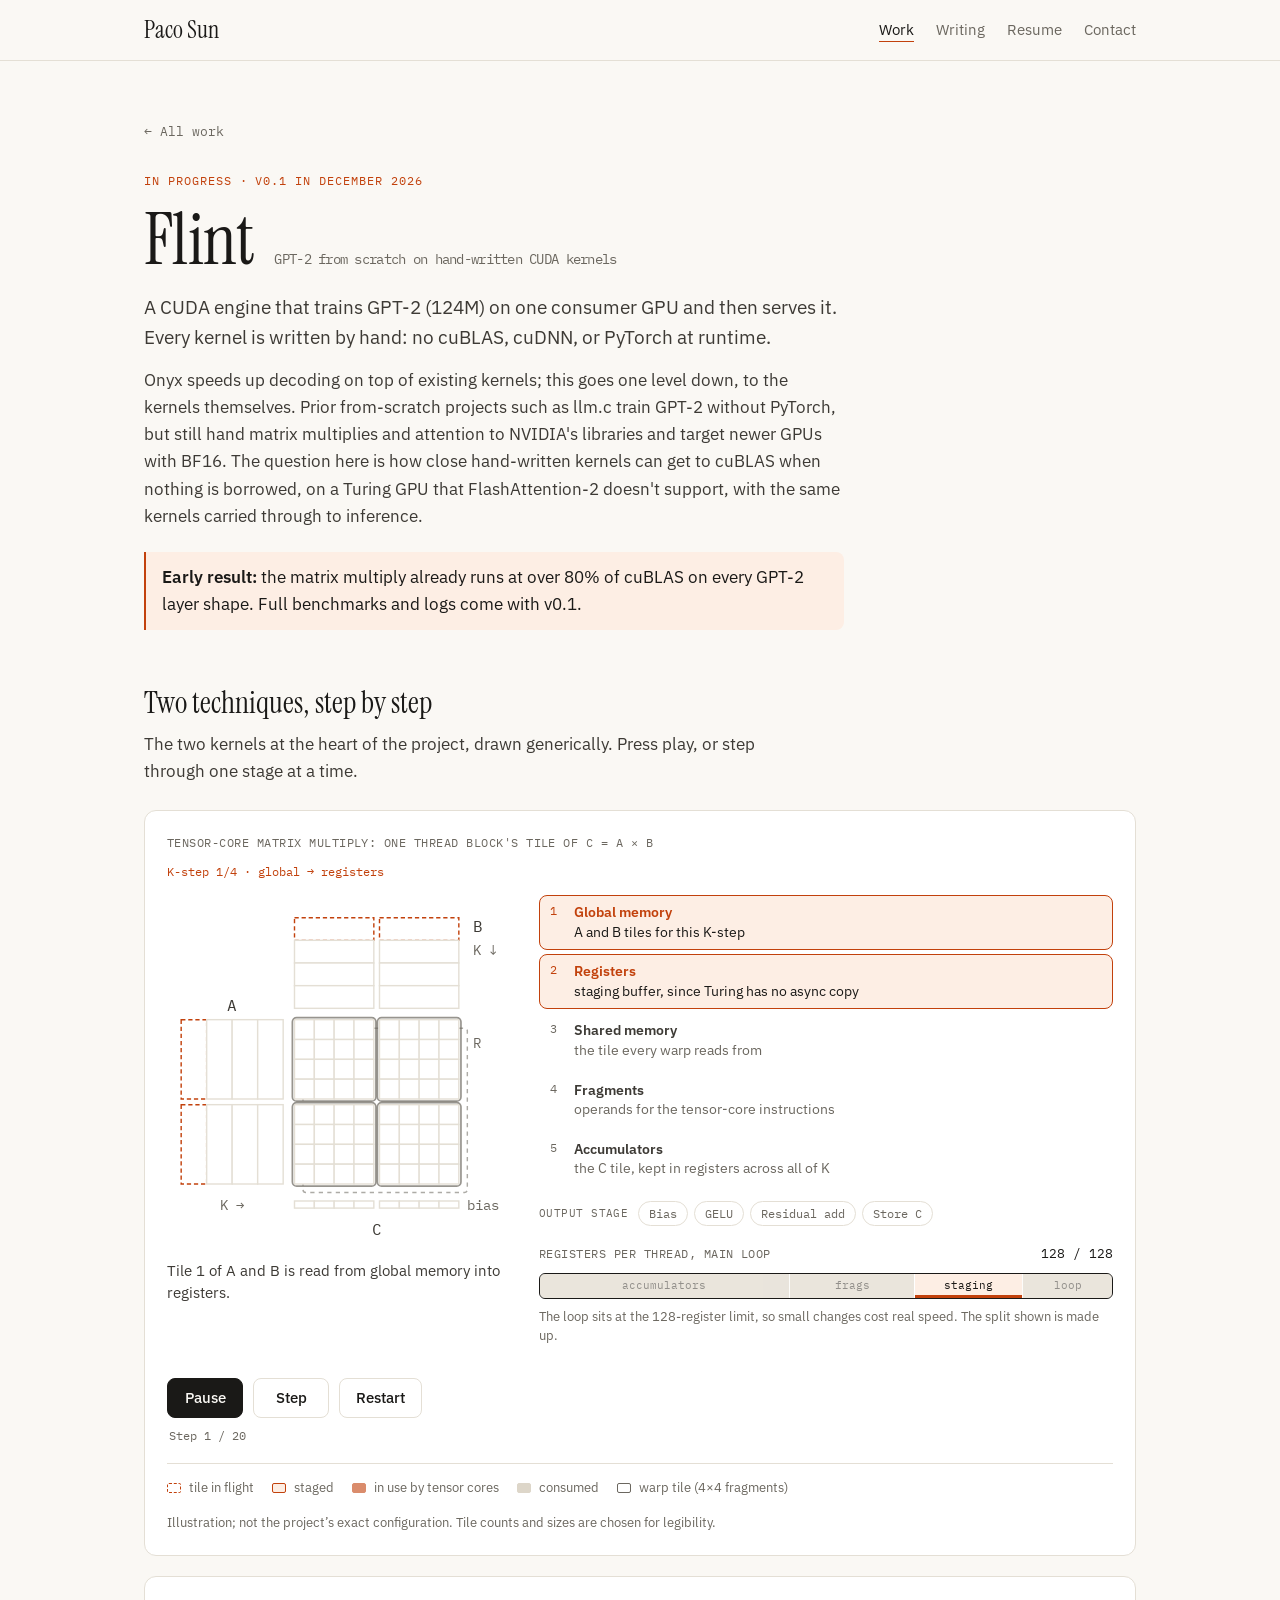
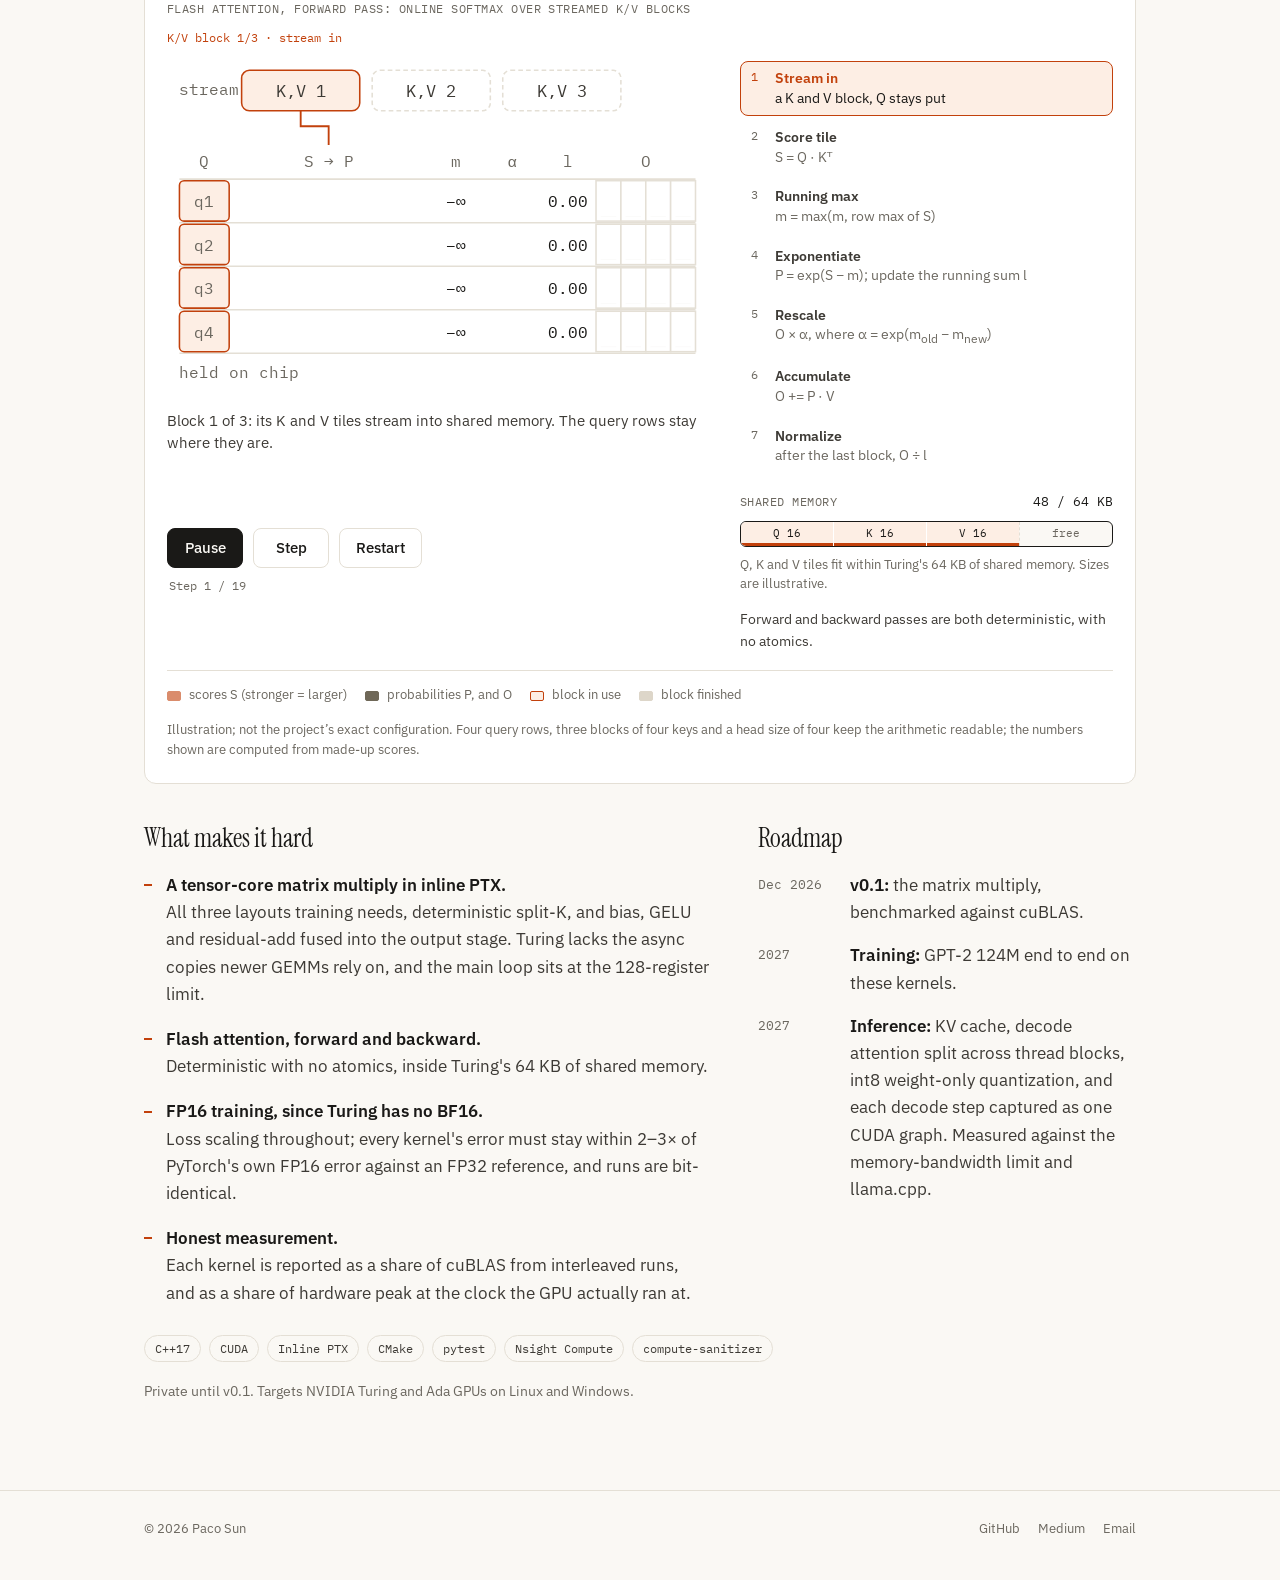
==== flint/index.html @ 666f01f0 "Add interactive Onyx demos, Writing transformer map, and Flint technique visualizers" ====
<!doctype html>
<html lang="en">
<head>
  <meta charset="utf-8">
  <meta name="viewport" content="width=device-width, initial-scale=1">
  <title>Flint · GPT-2 from scratch on hand-written CUDA kernels · Paco Sun</title>
  <meta name="description" content="Flint, GPT-2 from scratch on hand-written CUDA kernels: a CUDA engine that trains GPT-2 (124M) on one consumer GPU and then serves it, with no cuBLAS, cuDNN, or PyTorch at runtime.">
  <meta property="og:title" content="Flint · GPT-2 from scratch on hand-written CUDA kernels · Paco Sun">
  <meta property="og:description" content="Flint, GPT-2 from scratch on hand-written CUDA kernels: a CUDA engine that trains GPT-2 (124M) on one consumer GPU and then serves it, with no cuBLAS, cuDNN, or PyTorch at runtime.">
  <meta property="og:type" content="website">
  <link rel="icon" href="data:image/svg+xml,%3Csvg xmlns='http://www.w3.org/2000/svg' viewBox='0 0 32 32'%3E%3Crect width='32' height='32' rx='7' fill='%231a1917'/%3E%3Ctext x='16' y='22' font-family='Georgia,serif' font-size='18' fill='%23faf8f4' text-anchor='middle'%3EP%3C/text%3E%3Ccircle cx='24.5' cy='8' r='3' fill='%23e8590c'/%3E%3C/svg%3E">
  <link rel="preconnect" href="https://fonts.googleapis.com">
  <link rel="preconnect" href="https://fonts.gstatic.com" crossorigin>
  <link href="https://fonts.googleapis.com/css2?family=IBM+Plex+Mono:wght@400;500&family=IBM+Plex+Sans:ital,wght@0,400;0,500;0,600;1,400&family=Instrument+Serif:ital@0;1&display=swap" rel="stylesheet">
  <link rel="stylesheet" href="/styles.css">
  <link rel="stylesheet" href="/flint/flint.css">
  <script src="/flint/flint.js" defer></script>
</head>
<body>
  <a class="skip" href="#main">Skip to content</a>

  <header class="site-header">
    <div class="wrap header-inner">
      <a class="brand" href="/">Paco Sun</a>
      <nav aria-label="Site">
        <a href="/#work" aria-current="true">Work</a>
        <a href="/writing/">Writing</a>
        <a href="/resume/">Resume</a>
        <a href="/#contact">Contact</a>
      </nav>
    </div>
  </header>

  <main id="main">
    <!-- Always pair the name with its subtitle; no repo link before v0.1. -->
    <section class="page-head" id="flint" aria-labelledby="flint-title">
      <div class="wrap">
        <div class="next is-page">
          <a class="crumb" href="/#work">All work</a>
          <p class="eyebrow">In progress · v0.1 in December 2026</p>
          <h1 id="flint-title">Flint <span class="project-tag">GPT-2 from scratch on hand-written CUDA kernels</span></h1>
          <p class="body-lg">
            A CUDA engine that trains GPT-2 (124M) on one consumer GPU and then serves it.
            Every kernel is written by hand: no cuBLAS, cuDNN, or PyTorch at runtime.
          </p>
          <p class="next-why">
            Onyx speeds up decoding on top of existing kernels; this goes one level down, to the
            kernels themselves. Prior from-scratch projects such as llm.c train GPT-2 without
            PyTorch, but still hand matrix multiplies and attention to NVIDIA's libraries and target
            newer GPUs with BF16. The question here is how close hand-written kernels can get to
            cuBLAS when nothing is borrowed, on a Turing GPU that FlashAttention-2 doesn't support,
            with the same kernels carried through to inference.
          </p>
          <p class="early">
            <strong>Early result:</strong> the matrix multiply already runs at over 80% of cuBLAS on
            every GPT-2 layer shape. Full benchmarks and logs come with v0.1.
          </p>

          <!-- VISUALIZERS: generic technique explainers; no performance numbers, no hardware details. -->
          <div class="viz-block" aria-labelledby="viz-title">
            <h2 class="viz-title" id="viz-title">Two techniques, step by step</h2>
            <p class="viz-lead">
              The two kernels at the heart of the project, drawn generically. Press play, or step
              through one stage at a time.
            </p>

            <figure class="panel viz" data-viz="gemm" aria-labelledby="gemm-t">
              <div class="panel-top">
                <span class="panel-title" id="gemm-t">Tensor-core matrix multiply: one thread block's tile of C = A &times; B</span>
              </div>
              <div class="viz-phase" data-phase aria-hidden="true">&nbsp;</div>
              <div class="viz-body">
                <div class="viz-main">
                  <svg class="viz-svg" data-svg viewBox="0 0 240 246" role="img"
                       aria-label="A matrix on the left, B matrix on top, and the C output tile, split into four warp tiles of tensor-core fragments. The K dimension is walked in four steps."></svg>
                  <p class="viz-now" data-now aria-live="polite"></p>
                  <div class="viz-controls">
                    <button type="button" class="btn vbtn" data-act="play">Play</button>
                    <button type="button" class="btn ghost vbtn" data-act="step">Step</button>
                    <button type="button" class="btn ghost vbtn" data-act="restart">Restart</button>
                    <span class="viz-count" data-count>Step 0 / 20</span>
                  </div>
                </div>
                <div class="viz-side">
                  <ol class="stages" aria-label="Where the tile is during a K-step" data-stages>
                    <li><b>Global memory</b><span>A and B tiles for this K-step</span></li>
                    <li><b>Registers</b><span>staging buffer, since Turing has no async copy</span></li>
                    <li><b>Shared memory</b><span>the tile every warp reads from</span></li>
                    <li><b>Fragments</b><span>operands for the tensor-core instructions</span></li>
                    <li><b>Accumulators</b><span>the C tile, kept in registers across all of K</span></li>
                  </ol>
                  <ul class="epi" aria-label="Output stage, fused" data-epi>
                    <li class="lbl">Output stage</li>
                    <li>Bias</li><li>GELU</li><li>Residual add</li><li>Store C</li>
                  </ul>
                  <div class="meter" role="img" aria-label="Register budget: the main loop uses 128 of the 128 registers available per thread. Illustrative split between accumulators, fragments, staging and loop state.">
                    <div class="meter-top">
                      <span class="panel-title">Registers per thread, main loop</span>
                      <span class="meter-val">128 / 128</span>
                    </div>
                    <div class="meter-bar" aria-hidden="true">
                      <span class="seg" data-seg="acc" style="flex:56">accumulators</span>
                      <span class="seg" data-seg="frag" style="flex:28">frags</span>
                      <span class="seg" data-seg="stg" style="flex:24">staging</span>
                      <span class="seg" data-seg="loop" style="flex:20">loop</span>
                    </div>
                    <p class="meter-note">The loop sits at the 128-register limit, so small changes cost real speed. The split shown is made up.</p>
                  </div>
                </div>
              </div>
              <ul class="legend" aria-hidden="true">
                <li><span class="sw fetch"></span>tile in flight</li>
                <li><span class="sw stage"></span>staged</li>
                <li><span class="sw acc"></span>in use by tensor cores</li>
                <li><span class="sw done"></span>consumed</li>
                <li><span class="sw warp"></span>warp tile (4&times;4 fragments)</li>
              </ul>
              <figcaption>
                Illustration; not the project’s exact configuration. Tile counts and sizes are chosen for legibility.
              </figcaption>
              <noscript><p>This step-through needs JavaScript.</p></noscript>
            </figure>

            <figure class="panel viz wide" data-viz="attn" aria-labelledby="attn-t">
              <div class="panel-top">
                <span class="panel-title" id="attn-t">Flash attention, forward pass: online softmax over streamed K/V blocks</span>
              </div>
              <div class="viz-phase" data-phase aria-hidden="true">&nbsp;</div>
              <div class="viz-body">
                <div class="viz-main">
                  <svg class="viz-svg" data-svg viewBox="0 0 348 214" role="img"
                       aria-label="Four query rows held on chip. Three blocks of keys and values stream through. For each block the score tile, the running row max m, the rescale factor alpha, the running sum l and the output accumulator O are updated."></svg>
                  <p class="viz-now" data-now aria-live="polite"></p>
                  <div class="viz-controls">
                    <button type="button" class="btn vbtn" data-act="play">Play</button>
                    <button type="button" class="btn ghost vbtn" data-act="step">Step</button>
                    <button type="button" class="btn ghost vbtn" data-act="restart">Restart</button>
                    <span class="viz-count" data-count>Step 0 / 19</span>
                  </div>
                </div>
                <div class="viz-side">
                  <ol class="stages" aria-label="Stages of one K/V block" data-stages>
                    <li><b>Stream in</b><span>a K and V block, Q stays put</span></li>
                    <li><b>Score tile</b><span>S = Q &middot; K&#7488;</span></li>
                    <li><b>Running max</b><span>m = max(m, row max of S)</span></li>
                    <li><b>Exponentiate</b><span>P = exp(S &minus; m); update the running sum l</span></li>
                    <li><b>Rescale</b><span>O &times; &alpha;, where &alpha; = exp(m<sub>old</sub> &minus; m<sub>new</sub>)</span></li>
                    <li><b>Accumulate</b><span>O += P &middot; V</span></li>
                    <li><b>Normalize</b><span>after the last block, O &divide; l</span></li>
                  </ol>
                  <div class="meter" role="img" aria-label="Shared-memory budget: Q, K and V tiles use 48 KB of the 64 KB available. Illustrative sizes.">
                    <div class="meter-top">
                      <span class="panel-title">Shared memory</span>
                      <span class="meter-val">48 / 64 KB</span>
                    </div>
                    <div class="meter-bar" aria-hidden="true">
                      <span class="seg" data-seg="q" style="flex:16">Q 16</span>
                      <span class="seg" data-seg="k" style="flex:16">K 16</span>
                      <span class="seg" data-seg="v" style="flex:16">V 16</span>
                      <span class="seg free" style="flex:16">free</span>
                    </div>
                    <p class="meter-note">Q, K and V tiles fit within Turing's 64 KB of shared memory. Sizes are illustrative.</p>
                  </div>
                  <p class="viz-fact">Forward and backward passes are both deterministic, with no atomics.</p>
                </div>
              </div>
              <ul class="legend" aria-hidden="true">
                <li><span class="sw acc"></span>scores S (stronger = larger)</li>
                <li><span class="sw pbar"></span>probabilities P, and O</li>
                <li><span class="sw stage"></span>block in use</li>
                <li><span class="sw done"></span>block finished</li>
              </ul>
              <figcaption>
                Illustration; not the project’s exact configuration. Four query rows, three blocks of four keys and a head size of four keep
                the arithmetic readable; the numbers shown are computed from made-up scores.
              </figcaption>
              <noscript><p>This step-through needs JavaScript.</p></noscript>
            </figure>
          </div>

          <div class="flint-grid">
            <div class="how">
              <h3>What makes it hard</h3>
              <ul>
                <li>
                  <strong>A tensor-core matrix multiply in inline PTX.</strong>
                  All three layouts training needs, deterministic split-K, and bias, GELU and
                  residual-add fused into the output stage. Turing lacks the async copies newer GEMMs
                  rely on, and the main loop sits at the 128-register limit.
                </li>
                <li>
                  <strong>Flash attention, forward and backward.</strong>
                  Deterministic with no atomics, inside Turing's 64 KB of shared memory.
                </li>
                <li>
                  <strong>FP16 training, since Turing has no BF16.</strong>
                  Loss scaling throughout; every kernel's error must stay within <span class="nw">2–3&times;</span> of
                  PyTorch's own FP16 error against an FP32 reference, and runs are bit-identical.
                </li>
                <li>
                  <strong>Honest measurement.</strong>
                  Each kernel is reported as a share of cuBLAS from interleaved runs, and as a share
                  of hardware peak at the clock the GPU actually ran at.
                </li>
              </ul>
            </div>
            <div>
              <h3>Roadmap</h3>
              <ol class="roadmap">
                <li><span class="when">Dec 2026</span><span><b>v0.1:</b> the matrix multiply, benchmarked against cuBLAS.</span></li>
                <li><span class="when">2027</span><span><b>Training:</b> GPT-2 124M end to end on these kernels.</span></li>
                <li><span class="when">2027</span><span><b>Inference:</b> KV cache, decode attention split across thread blocks, int8 weight-only quantization, and each decode step captured as one CUDA graph. Measured against the memory-bandwidth limit and llama.cpp.</span></li>
              </ol>
            </div>
          </div>

          <p class="stack" aria-label="Built with">
            <span>C++17</span><span>CUDA</span><span>Inline PTX</span><span>CMake</span><span>pytest</span><span>Nsight Compute</span><span>compute-sanitizer</span>
          </p>
          <p class="note">Private until v0.1. Targets NVIDIA Turing and Ada GPUs on Linux and Windows.</p>
        </div>
      </div>
    </section>
  </main>

  <footer class="site-footer">
    <div class="wrap">
      <span>&copy; 2026 Paco Sun</span>
      <span class="foot-links"><a href="https://github.com/bayareahomelander">GitHub</a><a href="https://medium.com/@pacosun">Medium</a><a href="mailto:SunweichenP@Gmail.com">Email</a></span>
    </div>
  </footer>
</body>
</html>
---- styles.css ----
/* ---------- Tokens ---------- */
:root {
  --bg: #faf8f4;
  --surface: #ffffff;
  --ink: #1a1917;
  --ink-2: #3d3a35;
  --muted: #6b675f;
  --line: #e4dfd5;
  --accent: #c2410c;
  --accent-soft: #fdeee4;
  --flash: #e7f3ea;
  --good: #2f9e44;
  --bar-base: #ddd6c9;
  --bar: #6f6858;
  --ink-soft: #f1ede5;

  --serif: "Instrument Serif", Georgia, "Times New Roman", serif;
  --sans: "IBM Plex Sans", system-ui, -apple-system, "Segoe UI", sans-serif;
  --mono: "IBM Plex Mono", ui-monospace, "Cascadia Mono", Consolas, monospace;

  --wrap: 1040px;
  --gutter: 24px;
  --radius: 12px;
  color-scheme: light;
}

@media (prefers-color-scheme: dark) {
  :root {
    --bg: #131210;
    --surface: #1b1a17;
    --ink: #ece8e1;
    --ink-2: #cdc8bf;
    --muted: #9a958b;
    --line: #2d2b27;
    --accent: #ff8a4c;
    --accent-soft: #3a2116;
    --flash: #1d3324;
    --good: #51cf66;
    --bar-base: #3a3732;
    --bar: #a59d8e;
    --ink-soft: #25231f;
    color-scheme: dark;
  }
}

/* Cross-page transitions: a quick crossfade with the header held in place. */
@view-transition { navigation: auto; }
.site-header { view-transition-name: site-header; }
@media (prefers-reduced-motion: reduce) { @view-transition { navigation: none; } }

/* ---------- Base ---------- */
*, *::before, *::after { box-sizing: border-box; }

html { -webkit-text-size-adjust: 100%; scroll-behavior: smooth; }
@media (prefers-reduced-motion: reduce) { html { scroll-behavior: auto; } }

body {
  margin: 0;
  background: var(--bg);
  color: var(--ink);
  font-family: var(--sans);
  font-size: 17px;
  line-height: 1.6;
  -webkit-font-smoothing: antialiased;
  text-rendering: optimizeLegibility;
}

a { color: inherit; text-decoration-color: color-mix(in srgb, currentColor 35%, transparent); text-underline-offset: 3px; }
a:hover { text-decoration-color: currentColor; }
:focus-visible { outline: 2px solid var(--accent); outline-offset: 3px; border-radius: 4px; }

h1, h2, h3 { margin: 0; font-weight: 400; }
p { margin: 0; }
b, strong { font-weight: 600; }
.nw { white-space: nowrap; }

.wrap { max-width: var(--wrap); margin: 0 auto; padding: 0 var(--gutter); }

.sr-only {
  position: absolute; width: 1px; height: 1px; padding: 0; margin: -1px;
  overflow: hidden; clip: rect(0 0 0 0); white-space: nowrap; border: 0;
}

.skip { position: absolute; left: -9999px; top: 8px; background: var(--ink); color: var(--bg); padding: 8px 12px; border-radius: 6px; z-index: 10; }
.skip:focus { left: 8px; }

/* ---------- Header ---------- */
.site-header { border-bottom: 1px solid var(--line); }
.header-inner {
  display: flex; align-items: center; justify-content: space-between;
  flex-wrap: wrap; gap: 8px 24px;
  padding-top: 18px; padding-bottom: 18px;
}
.brand { font-family: var(--serif); font-size: 1.5rem; line-height: 1; text-decoration: none; }
.site-header nav { display: flex; gap: 22px; flex-wrap: wrap; }
.site-header nav a { color: var(--muted); text-decoration: none; font-size: 0.9375rem; }
.site-header nav a:hover { color: var(--ink); }
.site-header nav a[aria-current] { color: var(--ink); text-decoration: underline; text-decoration-color: var(--accent); text-underline-offset: 6px; }

/* ---------- Shared bits ---------- */
.eyebrow {
  font-family: var(--mono); font-size: 0.75rem; letter-spacing: 0.08em; text-transform: uppercase;
  color: var(--accent); margin-bottom: 14px;
}
.section { padding: 88px 0; border-top: 1px solid var(--line); }
.section.tight { padding: 56px 0; }
.section-title, .project-head h2, .next h2 {
  font-family: var(--serif); font-size: clamp(2.5rem, 6vw, 3.5rem); line-height: 1;
  letter-spacing: -0.01em;
}
.body-lg { font-size: 1.1875rem; line-height: 1.6; color: var(--ink-2); max-width: 64ch; margin-top: 20px; }

.btn {
  display: inline-flex; align-items: center; gap: 8px;
  background: var(--ink); color: var(--bg);
  padding: 11px 18px; border-radius: 8px; border: 1px solid var(--ink);
  font-size: 0.9375rem; font-weight: 500; text-decoration: none;
  transition: transform 0.15s ease, background 0.15s ease;
}
.btn:hover { transform: translateY(-1px); }
.btn.ghost { background: transparent; color: var(--ink); border-color: var(--line); }
.btn.ghost:hover { border-color: var(--ink); }
.cta-row { display: flex; flex-wrap: wrap; gap: 12px; margin-top: 32px; }

.panel { background: var(--surface); border: 1px solid var(--line); border-radius: var(--radius); padding: 22px; margin: 0; }
.panel-top { display: flex; justify-content: space-between; align-items: baseline; gap: 12px; flex-wrap: wrap; margin-bottom: 16px; }
.panel-title { font-family: var(--mono); font-size: 0.75rem; letter-spacing: 0.04em; text-transform: uppercase; color: var(--muted); }

/* ---------- Hero ---------- */
.hero { padding-top: 104px; padding-bottom: 104px; }
.status {
  display: inline-flex; align-items: center; gap: 10px;
  font-family: var(--mono); font-size: 0.8125rem; color: var(--ink-2);
  border: 1px solid var(--line); background: var(--surface); border-radius: 999px; padding: 6px 14px 6px 12px;
  margin-bottom: 28px;
}
.dot { width: 8px; height: 8px; border-radius: 50%; background: var(--good); position: relative; }
.dot::after {
  content: ""; position: absolute; inset: -4px; border-radius: 50%; border: 2px solid var(--good);
  opacity: 0; animation: ping 2.4s ease-out infinite;
}
@keyframes ping { 0% { transform: scale(0.6); opacity: 0.6; } 80%, 100% { transform: scale(1.6); opacity: 0; } }

.hero h1 {
  font-family: var(--serif); font-size: clamp(3.75rem, 11vw, 7.5rem); line-height: 0.92; letter-spacing: -0.02em;
}
.lead {
  font-size: clamp(1.375rem, 2.6vw, 1.75rem); line-height: 1.4; max-width: 30ch; margin-top: 28px; color: var(--ink);
}
.lead em { font-family: var(--serif); font-style: italic; font-size: 1.12em; color: var(--accent); }
.sub { max-width: 58ch; margin-top: 22px; color: var(--ink-2); }
.links { list-style: none; padding: 0; margin: 32px 0 0; display: flex; flex-wrap: wrap; gap: 10px 26px; }
.links a { font-family: var(--mono); font-size: 0.875rem; text-decoration: none; border-bottom: 1px solid var(--line); padding-bottom: 2px; }
.links a:hover { border-color: var(--ink); }
.links a::after { content: " ↗"; color: var(--muted); }
.links a[href^="mailto"]::after, .links a[href^="/"]::after { content: ""; }

/* ---------- Subpages ---------- */
.page-head { padding: 56px 0 88px; }
.crumb { display: inline-block; font-family: var(--mono); font-size: 0.8125rem; color: var(--muted); text-decoration: none; margin-bottom: 28px; }
.crumb::before { content: "\2190\00a0"; }
.crumb:hover { color: var(--ink); }
.project-head h1, h1.section-title, .next h1 {
  font-family: var(--serif); font-size: clamp(3rem, 8vw, 4.5rem); line-height: 1; letter-spacing: -0.01em;
}

/* ---------- Home: project cards ---------- */
.cards { display: grid; grid-template-columns: 1fr 1fr; gap: 20px; margin-top: 36px; }
.card {
  display: flex; flex-direction: column; color: inherit; text-decoration: none;
  background: var(--surface); border: 1px solid var(--line); border-radius: var(--radius); overflow: hidden;
  transition: border-color 0.2s ease, transform 0.2s ease;
}
.card:hover { border-color: var(--ink); transform: translateY(-2px); }
.card.in-progress { border-style: dashed; }
.card-preview {
  height: 150px; display: flex; align-items: center; padding: 0 22px; overflow: hidden;
  background: var(--bg); border-bottom: 1px solid var(--line);
}
.card.in-progress .card-preview { border-bottom-style: dashed; }
.demo-line.mini { min-height: 0; width: 100%; padding: 0; border: 0; background: none; font-size: 0.9375rem; }
.flint-preview { width: calc(100% + 44px); height: 100%; margin: 0 -22px; padding: 14px 0; }
.card-body { flex: 1; display: flex; flex-direction: column; gap: 10px; padding: 22px; }
.card-kicker { font-family: var(--mono); font-size: 0.75rem; color: var(--muted); }
.card h3 { display: flex; flex-wrap: wrap; align-items: baseline; gap: 4px 14px; font-family: var(--serif); font-size: 2.25rem; line-height: 1; }
.card h3 .project-tag { font-size: 0.8125rem; }
.card-body > p:not(.card-kicker):not(.card-note) { color: var(--ink-2); }
.card-stats { list-style: none; padding: 0; margin: 2px 0 0; display: flex; flex-wrap: wrap; gap: 6px 18px; font-size: 0.875rem; color: var(--muted); }
.card-stats b { font-family: var(--mono); font-weight: 500; color: var(--ink); }
.card-note { font-size: 0.875rem; color: var(--ink-2); border-left: 2px solid var(--accent); padding-left: 10px; }
.card-more { margin-top: auto; padding-top: 6px; font-size: 0.9375rem; font-weight: 500; }
.card-more::after { content: "\00a0\2192"; display: inline-block; transition: transform 0.2s ease; }
.card:hover .card-more::after { transform: translateX(4px); }

/* ---------- Onyx ---------- */
.project-head { display: flex; align-items: baseline; flex-wrap: wrap; gap: 6px 20px; }
.project-tag { font-family: var(--mono); font-size: 0.875rem; color: var(--muted); }

.stats {
  list-style: none; padding: 0; margin: 40px 0 0;
  display: grid; grid-template-columns: repeat(4, 1fr); gap: 0;
  border-top: 1px solid var(--line); border-bottom: 1px solid var(--line);
}
.stats li { padding: 22px 20px 22px 0; display: flex; flex-direction: column; gap: 6px; }
.stats li + li { padding-left: 20px; border-left: 1px solid var(--line); }
.stats strong { font-family: var(--serif); font-weight: 400; font-size: 2.75rem; line-height: 1; letter-spacing: -0.01em; }
.stats span { font-size: 0.875rem; color: var(--muted); line-height: 1.45; }


/* Speculative decoding demo */
.phase { font-family: var(--mono); font-size: 0.75rem; color: var(--accent); min-height: 1.2em; }
.demo-line {
  font-family: var(--mono); font-size: 1rem; line-height: 1.5;
  min-height: 5.4em; padding: 14px; border-radius: 8px;
  background: var(--bg); border: 1px solid var(--line);
  word-break: break-all;
  transition: opacity 0.4s ease;
}
/* Committed tokens sit flush so the output reads as text; pending ones get a box. */
.tok {
  display: inline-block; white-space: pre; padding: 0.05em 0; margin: 0.15em 0;
  border-radius: 4px; border: 1px solid transparent; border-left-width: 0; border-right-width: 0;
  transition: background-color 0.35s ease, color 0.35s ease, border-color 0.35s ease, opacity 0.35s ease;
}
.tok.draft, .tok.ok, .tok.rejected, .tok.target { padding: 0.05em 0.15em; margin: 0.15em 0.05em; }
.tok.draft { color: var(--accent); background: var(--accent-soft); border: 1px dashed var(--accent); }
.tok.ok { background: var(--flash); }
.tok.rejected { color: var(--muted); border: 1px dashed var(--line); text-decoration: line-through; text-decoration-color: var(--accent); }
.tok.target { background: var(--ink-soft); border-bottom: 2px solid var(--ink); border-radius: 4px 4px 0 0; }
.tok.gone { opacity: 0; }

.demo-count { display: flex; flex-wrap: wrap; gap: 8px 28px; margin: 16px 0 0; }
.demo-count div { display: flex; flex-direction: column; }
.demo-count dt { font-family: var(--mono); font-size: 0.6875rem; letter-spacing: 0.04em; text-transform: uppercase; color: var(--muted); }
.demo-count dd { margin: 0; font-family: var(--mono); font-size: 1.125rem; font-variant-numeric: tabular-nums; }

.legend { list-style: none; padding: 14px 0 0; margin: 16px 0 0; border-top: 1px solid var(--line); display: flex; flex-wrap: wrap; gap: 8px 18px; font-size: 0.8125rem; color: var(--muted); }
.legend li { display: flex; align-items: center; gap: 8px; }
.legend .tok { font-family: var(--mono); font-size: 0.75rem; margin: 0; }

figcaption { font-size: 0.8125rem; color: var(--muted); line-height: 1.55; margin-top: 14px; }

/* Bar chart */
.bars { width: 100%; border-collapse: collapse; font-size: 0.875rem; }
.bars thead th { font-family: var(--mono); font-size: 0.6875rem; letter-spacing: 0.04em; text-transform: uppercase; color: var(--muted); font-weight: 400; text-align: left; padding: 0 0 8px; }
.bars thead th.n { text-align: right; padding-right: 14px; }
.bars tbody th { text-align: left; font-weight: 400; color: var(--ink-2); padding: 5px 12px 5px 0; width: 42%; line-height: 1.3; }
.bars td.n { font-family: var(--mono); font-size: 0.8125rem; color: var(--muted); text-align: right; padding: 5px 14px 5px 0; width: 3.5em; font-variant-numeric: tabular-nums; }
.bars td:last-child { padding: 5px 0; }
.bars .cell { display: flex; align-items: center; gap: 8px; }
.bars .bar {
  /* 0 -> 1.0x is the target alone; 1.0x -> v is the gain from speculation. Scale tops out at 2.6x. */
  display: block; height: 16px; flex: none;
  width: calc((100% - 3.5rem) * var(--v) / 2.6);
  border-radius: 0 4px 4px 0;
  background: linear-gradient(to right,
    var(--bar-base) 0 calc(100% / var(--v) - 1px),
    var(--surface) 0 calc(100% / var(--v) + 1px),
    var(--bar) 0);
}
.bars .val { font-family: var(--mono); font-size: 0.8125rem; font-variant-numeric: tabular-nums; color: var(--ink); }
.bars tbody tr:hover th { color: var(--ink); }
.bars tbody tr:hover .bar { filter: brightness(0.92); }
.bars tr.total th, .bars tr.total td { border-top: 1px solid var(--line); padding-top: 10px; }
.bars tr.total th { color: var(--ink); font-weight: 600; }
.bars tr.total .bar {
  background: linear-gradient(to right,
    var(--bar-base) 0 calc(100% / var(--v) - 1px),
    var(--surface) 0 calc(100% / var(--v) + 1px),
    var(--accent) 0);
}
.bars tr.total .val { font-weight: 600; }

.chart-key { list-style: none; padding: 14px 0 0; margin: 14px 0 0; border-top: 1px solid var(--line); display: flex; flex-wrap: wrap; gap: 8px 18px; font-size: 0.8125rem; color: var(--muted); }
.chart-key li { display: flex; align-items: center; gap: 8px; }
.swatch { width: 14px; height: 10px; border-radius: 2px; display: inline-block; }
.swatch.base { background: var(--bar-base); }
.swatch.gain { background: var(--bar); }

/* How it works */
.how { margin-top: 56px; max-width: 760px; }
.how h3 { font-family: var(--serif); font-size: 1.875rem; line-height: 1.1; }
.how ul { list-style: none; padding: 0; margin: 20px 0 0; display: grid; gap: 18px; }
.how li { padding-left: 22px; position: relative; color: var(--ink-2); }
.how li::before { content: ""; position: absolute; left: 0; top: 0.72em; width: 8px; height: 2px; background: var(--accent); }
.how li strong { color: var(--ink); display: block; font-weight: 600; }
.stack { display: flex; flex-wrap: wrap; gap: 8px; margin-top: 28px; }
.stack span { font-family: var(--mono); font-size: 0.75rem; color: var(--ink-2); border: 1px solid var(--line); border-radius: 999px; padding: 3px 10px; }

/* ---------- Flint ---------- */
.next { border: 1px dashed var(--line); border-radius: var(--radius); padding: 36px; }
.next.is-page { border: 0; border-radius: 0; padding: 0; }
.next.is-page h1 { font-size: clamp(3rem, 8vw, 4.5rem); }
.next h1, .next h2 { display: flex; flex-wrap: wrap; align-items: baseline; gap: 6px 20px; font-size: clamp(2.25rem, 5vw, 3rem); }
.next .body-lg { margin-top: 16px; }
.next-why { margin-top: 14px; color: var(--ink-2); max-width: 70ch; }
.early {
  margin-top: 22px; padding: 12px 16px; max-width: 70ch;
  border-left: 2px solid var(--accent); background: var(--accent-soft); border-radius: 0 8px 8px 0;
}
.flint-grid { display: grid; grid-template-columns: 1.5fr 1fr; gap: 48px; margin-top: 40px; }
.flint-grid .how { margin-top: 0; }
.flint-grid h3 { font-family: var(--serif); font-size: 1.625rem; line-height: 1.1; }
.roadmap { list-style: none; padding: 0; margin: 20px 0 0; display: grid; gap: 16px; }
.roadmap li { display: grid; grid-template-columns: 80px 1fr; gap: 12px; color: var(--ink-2); }
.roadmap .when { padding-top: 3px; }
.roadmap b { color: var(--ink); }
.next .note { margin-top: 18px; font-size: 0.875rem; color: var(--muted); }

/* ---------- Experience ---------- */
.roles { list-style: none; padding: 0; margin: 28px 0 0; }
.role { display: grid; grid-template-columns: 150px 1fr; gap: 24px; padding: 28px 0; border-bottom: 1px solid var(--line); }
.role:first-child { padding-top: 12px; }
.when { font-family: var(--mono); font-size: 0.8125rem; color: var(--muted); padding-top: 4px; font-variant-numeric: tabular-nums; }
.what h3 { font-size: 1.125rem; font-weight: 600; line-height: 1.4; }
.what .at { font-weight: 400; color: var(--muted); margin-left: 6px; }
.what p { margin-top: 8px; color: var(--ink-2); max-width: 64ch; }
.what ul { margin: 10px 0 0; padding-left: 18px; color: var(--ink-2); display: grid; gap: 6px; max-width: 70ch; }
.what li::marker { color: var(--muted); }
.what b { color: var(--ink); }
.roles.compact .role { padding: 18px 0; }
.roles.compact .what p { margin-top: 4px; }

.background { margin-top: 40px; }
.skills { margin: 0; display: grid; }
.skills div { display: grid; grid-template-columns: 150px 1fr; gap: 24px; padding: 12px 0; border-bottom: 1px solid var(--line); }
.skills div:last-child { border-bottom: 0; }
.skills dt { font-family: var(--mono); font-size: 0.75rem; letter-spacing: 0.04em; text-transform: uppercase; color: var(--muted); padding-top: 3px; }
.skills dd { margin: 0; color: var(--ink-2); }

/* ---------- Writing ---------- */
.articles { list-style: none; counter-reset: art; padding: 0; margin: 36px 0 0; display: grid; grid-template-columns: 1fr 1fr; gap: 0 40px; }
.articles li {
  counter-increment: art; position: relative; padding: 16px 0 16px 44px; border-top: 1px solid var(--line);
  display: flex; flex-direction: column; gap: 3px;
}
.articles li::before {
  content: counter(art, decimal-leading-zero); position: absolute; left: 0; top: 18px;
  font-family: var(--mono); font-size: 0.8125rem; color: var(--accent);
}
.articles .t { font-weight: 500; line-height: 1.4; text-decoration: none; }
.articles a.t:hover { text-decoration: underline; text-decoration-color: var(--accent); }
.articles a.t::after { content: "\00a0↗"; color: var(--muted); font-weight: 400; }
.articles .d { font-size: 0.875rem; color: var(--muted); line-height: 1.5; }
q { quotes: "\201C" "\201D"; font-style: italic; }

/* ---------- Contact ---------- */
.contact-title { font-family: var(--serif); font-size: clamp(2rem, 5vw, 3.25rem); line-height: 1.08; max-width: 22ch; letter-spacing: -0.01em; }

/* ---------- Footer ---------- */
.site-footer { border-top: 1px solid var(--line); padding: 28px 0 40px; font-size: 0.8125rem; color: var(--muted); }
.site-footer .wrap { display: flex; justify-content: space-between; flex-wrap: wrap; gap: 8px 24px; }
.foot-links { display: flex; gap: 18px; }
.foot-links a { text-decoration: none; }
.foot-links a:hover { color: var(--ink); }

/* ---------- Responsive ---------- */
@media (max-width: 900px) {
  .stats { grid-template-columns: 1fr 1fr; }
  .stats li:nth-child(3) { padding-left: 0; border-left: 0; }
  .stats li:nth-child(n+3) { border-top: 1px solid var(--line); }
  .articles { grid-template-columns: 1fr; }
  .flint-grid { grid-template-columns: 1fr; gap: 32px; }
  .cards { grid-template-columns: 1fr; }
}

@media (max-width: 640px) {
  :root { --gutter: 16px; }
  body { font-size: 16px; }
  .hero { padding-top: 56px; padding-bottom: 64px; }
  .page-head { padding: 36px 0 60px; }
  .card-preview { height: 120px; padding: 0 16px; }
  .flint-preview { width: calc(100% + 32px); margin: 0 -16px; }
  .card-body { padding: 18px 16px; }
  .section { padding: 60px 0; }
  .section.tight { padding: 40px 0; }
  .stats strong { font-size: 2.25rem; }
  .stats li { padding-right: 12px; }
  .stats li + li { padding-left: 12px; }
  .stats li:nth-child(3) { padding-left: 0; }
  .panel { padding: 16px; }
  .next { padding: 22px 18px; }
  .roadmap li { grid-template-columns: 1fr; gap: 2px; }
  .role, .skills div { grid-template-columns: 1fr; gap: 6px; }
  .what .at { display: block; margin-left: 0; }
  .bars tbody th { width: 46%; font-size: 0.8125rem; }
  .bars .n { display: none; }
  .site-header nav { gap: 16px; }
  .site-header nav a { font-size: 0.875rem; }
}

@media (prefers-reduced-motion: reduce) {
  .dot::after { animation: none; }
  .tok, .btn { transition: none; }
}
---- flint/flint.css ----
/* Technique visualizers on the project page. Tokens only (see /styles.css). */
.viz-block { margin-top: 56px; }
.next .viz-block .viz-title { display: block; font-family: var(--serif); font-size: 1.875rem; line-height: 1.1; letter-spacing: 0; }
.viz-lead { color: var(--ink-2); max-width: 64ch; margin-top: 12px; }
.viz { margin-top: 24px; }
.viz + .viz { margin-top: 20px; }

.viz-phase {
  font-family: var(--mono); font-size: 0.75rem; color: var(--accent);
  min-height: 1.3em; margin: -6px 0 14px; white-space: nowrap; overflow: hidden; text-overflow: ellipsis;
}
.viz-body { display: grid; grid-template-columns: minmax(0, 340px) minmax(0, 1fr); gap: 32px; align-items: start; }
.viz.wide .viz-body { grid-template-columns: minmax(0, 1.45fr) minmax(0, 1fr); }
.viz-svg { display: block; width: 100%; height: auto; }
.viz-svg text { font-family: var(--mono); font-size: 10px; fill: var(--muted); }
.viz-svg text.big { font-size: 11px; fill: var(--ink-2); }
.viz-svg text.num { fill: var(--ink); font-variant-numeric: tabular-nums; }
.viz-svg text.hd { transition: fill 0.3s ease; }
.viz-svg text.hd.on, .viz-svg text.num.hi { fill: var(--accent); }
.viz-svg .rule { stroke: var(--line); stroke-width: 1; }

/* Shared: step list, meter, controls */
.stages { list-style: none; margin: 0; padding: 0; display: grid; gap: 4px; counter-reset: st; }
.stages li {
  counter-increment: st; position: relative; display: grid; grid-template-columns: 1fr; gap: 0;
  padding: 7px 10px 7px 34px; border: 1px solid transparent; border-radius: 8px;
  font-size: 0.875rem; color: var(--muted); line-height: 1.4;
  transition: background-color 0.3s ease, border-color 0.3s ease, color 0.3s ease;
}
.stages li::before {
  content: counter(st); position: absolute; left: 10px; top: 7px;
  font-family: var(--mono); font-size: 0.75rem; color: var(--muted);
}
.stages li b { font-weight: 600; color: var(--ink-2); }
.stages li.on { background: var(--accent-soft); border-color: var(--accent); color: var(--ink); }
.stages li.on::before, .stages li.on b { color: var(--accent); }
.stages li.past { color: var(--ink-2); }

.epi { list-style: none; margin: 14px 0 0; padding: 0; display: flex; flex-wrap: wrap; gap: 6px; align-items: center; }
.epi .lbl { font-family: var(--mono); font-size: 0.6875rem; letter-spacing: 0.04em; text-transform: uppercase; color: var(--muted); margin-right: 4px; }
.epi li:not(.lbl) {
  font-family: var(--mono); font-size: 0.75rem; color: var(--muted);
  border: 1px solid var(--line); border-radius: 999px; padding: 2px 10px;
  transition: background-color 0.3s ease, border-color 0.3s ease, color 0.3s ease;
}
.epi li.done { color: var(--ink-2); background: var(--ink-soft); }
.epi li.on { color: var(--ink); background: var(--accent-soft); border-color: var(--accent); }

.meter { margin-top: 18px; }
.meter-top { display: flex; justify-content: space-between; align-items: baseline; gap: 12px; margin-bottom: 8px; }
.meter-val { font-family: var(--mono); font-size: 0.8125rem; color: var(--ink); font-variant-numeric: tabular-nums; }
.meter-bar { display: flex; height: 26px; border: 1px solid var(--ink); border-radius: 6px; overflow: hidden; background: var(--bg); }
.meter-bar .seg {
  display: flex; align-items: center; justify-content: center; min-width: 0; overflow: hidden; white-space: nowrap;
  font-family: var(--mono); font-size: 0.6875rem; color: var(--ink-2);
  background: var(--bar-base); opacity: 0.55; transition: opacity 0.35s ease, background-color 0.35s ease;
}
.meter-bar .seg + .seg { border-left: 1px solid var(--surface); }
.meter-bar .seg.on { opacity: 1; background: var(--accent-soft); color: var(--ink); box-shadow: inset 0 -3px 0 var(--accent); }
.meter-bar .seg.free { background: transparent; opacity: 1; color: var(--muted); border-left-style: dashed; border-left-color: var(--line); }
.meter-note { font-size: 0.8125rem; color: var(--muted); margin-top: 8px; line-height: 1.5; }

.viz-now { margin-top: 16px; min-height: 7.6em; color: var(--ink-2); font-size: 0.9375rem; line-height: 1.5; }
.viz-controls { display: flex; flex-wrap: wrap; align-items: center; gap: 8px 10px; margin-top: 4px; }
.vbtn { font-family: var(--sans); cursor: pointer; padding: 8px 16px; min-height: 40px; min-width: 76px; justify-content: center; }
.viz-count { font-family: var(--mono); font-size: 0.75rem; color: var(--muted); margin-left: 2px; flex-basis: 100%; font-variant-numeric: tabular-nums; }

.viz .legend { margin-top: 18px; }
.viz .legend .sw { display: inline-block; width: 14px; height: 10px; border-radius: 2px; border: 1px solid var(--line); background: var(--surface); flex: none; }
.viz .legend .sw.fetch { border: 1px dashed var(--accent); }
.viz .legend .sw.stage { background: var(--accent-soft); border-color: var(--accent); }
.viz .legend .sw.done { background: var(--bar-base); border-color: var(--bar-base); }
.viz .legend .sw.acc { background: var(--accent); opacity: 0.6; border-color: var(--accent); }
.viz .legend .sw.pbar { background: var(--bar); border-color: var(--bar); }
.viz .legend .sw.warp { border: 1.2px solid var(--muted); }
.viz-fact { margin-top: 14px; font-size: 0.875rem; color: var(--ink-2); }
.viz noscript { color: var(--muted); font-size: 0.875rem; }

/* Matrix multiply drawing */
.viz-svg .strip { fill: var(--surface); stroke: var(--line); stroke-width: 1; transition: fill 0.4s ease, stroke 0.4s ease, fill-opacity 0.4s ease; }
.viz-svg .strip.done { fill: var(--bar-base); }
.viz-svg .strip.fetch { stroke: var(--accent); stroke-dasharray: 3 2; }
.viz-svg .strip.stage { fill: var(--accent-soft); stroke: var(--accent); }
.viz-svg .strip.frag { fill: var(--accent); fill-opacity: 0.3; stroke: var(--accent); }
.viz-svg .strip.use { fill: var(--accent); fill-opacity: 0.6; stroke: var(--accent); }
.viz-svg .cell { fill: var(--surface); stroke: var(--line); stroke-width: 1; }
.viz-svg .acc { fill: var(--accent); fill-opacity: 0; pointer-events: none; transition: fill-opacity 0.6s ease, fill 0.6s ease; }
.viz-svg[data-ph="gelu"] .acc, .viz-svg[data-ph="resid"] .acc, .viz-svg[data-ph="store"] .acc { fill: var(--bar); }
.viz-svg .warp { fill: none; stroke: var(--muted); stroke-width: 1.2; opacity: 0.7; transition: stroke 0.3s ease, opacity 0.3s ease; }
.viz-svg .warp.on { stroke: var(--accent); opacity: 1; }
.viz-svg[data-ph="store"] .warp { stroke: var(--ink); opacity: 1; stroke-width: 1.6; }
.viz-svg .ghost { fill: var(--surface); stroke: var(--muted); stroke-dasharray: 3 3; opacity: 0.55; transition: opacity 0.3s ease, stroke 0.3s ease; }
.viz-svg .ghost.on { opacity: 1; stroke: var(--accent); }
.viz-svg .bias { fill: var(--surface); stroke: var(--line); transition: fill 0.3s ease, stroke 0.3s ease; }
.viz-svg .bias.on { fill: var(--accent-soft); stroke: var(--accent); }

/* Attention drawing */
.viz-svg .chip { fill: var(--surface); stroke: var(--line); stroke-dasharray: 3 2; transition: fill 0.4s ease, stroke 0.4s ease; }
.viz-svg .chip.done { fill: var(--bar-base); stroke: var(--bar-base); stroke-dasharray: none; }
.viz-svg .chip.on { fill: var(--accent-soft); stroke: var(--accent); stroke-dasharray: none; }
.viz-svg .link { fill: none; stroke: var(--accent); stroke-width: 1.2; transition: opacity 0.3s ease; }
.viz-svg .qc { fill: var(--accent-soft); stroke: var(--accent); }
.viz-svg .sc { stroke: var(--line); stroke-width: 1; transition: opacity 0.5s ease, fill-opacity 0.5s ease; }
.viz-svg .sc.s { fill: var(--accent); }
.viz-svg .sc.p { fill: var(--bar); }
.viz-svg .oc { fill: var(--surface); stroke: var(--line); }
.viz-svg .ob { fill: var(--bar); transform-box: fill-box; transform-origin: 50% 100%; transition: transform 0.7s ease, fill 0.4s ease; }
.viz-svg .ob.fin { fill: var(--accent); }

@media (max-width: 760px) {
  .viz-body, .viz.wide .viz-body { grid-template-columns: minmax(0, 1fr); gap: 22px; }
  .viz-svg { max-width: 420px; margin: 0 auto; }
  .viz-now { min-height: 7.6em; }
  .viz-block { margin-top: 44px; }
}
@media (max-width: 640px) {
  .next .viz-block .viz-title { font-size: 1.625rem; }
  .vbtn { padding: 8px 12px; min-width: 0; flex: 1 1 auto; }
  .viz-count { flex-basis: 100%; margin-left: 0; }
}
@media (prefers-reduced-motion: reduce) {
  .viz *, .viz *::before { transition: none !important; }
}
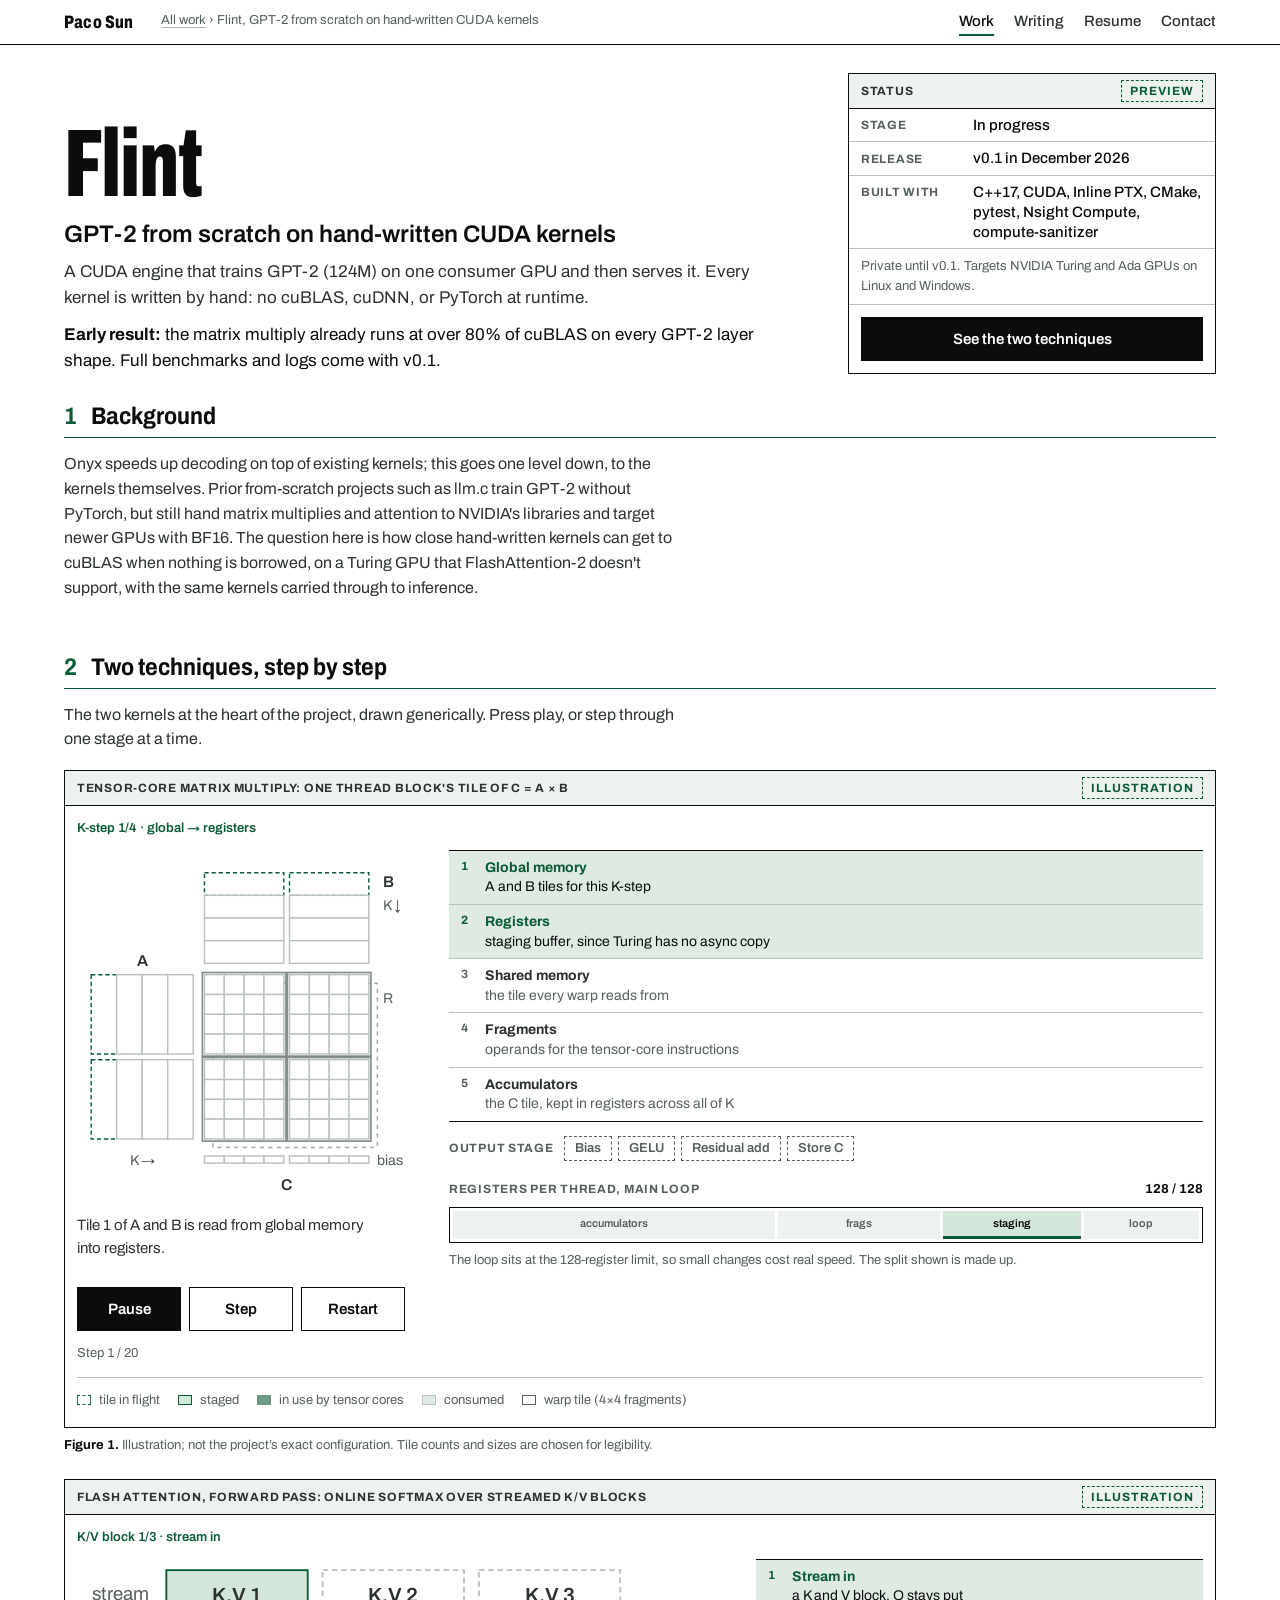
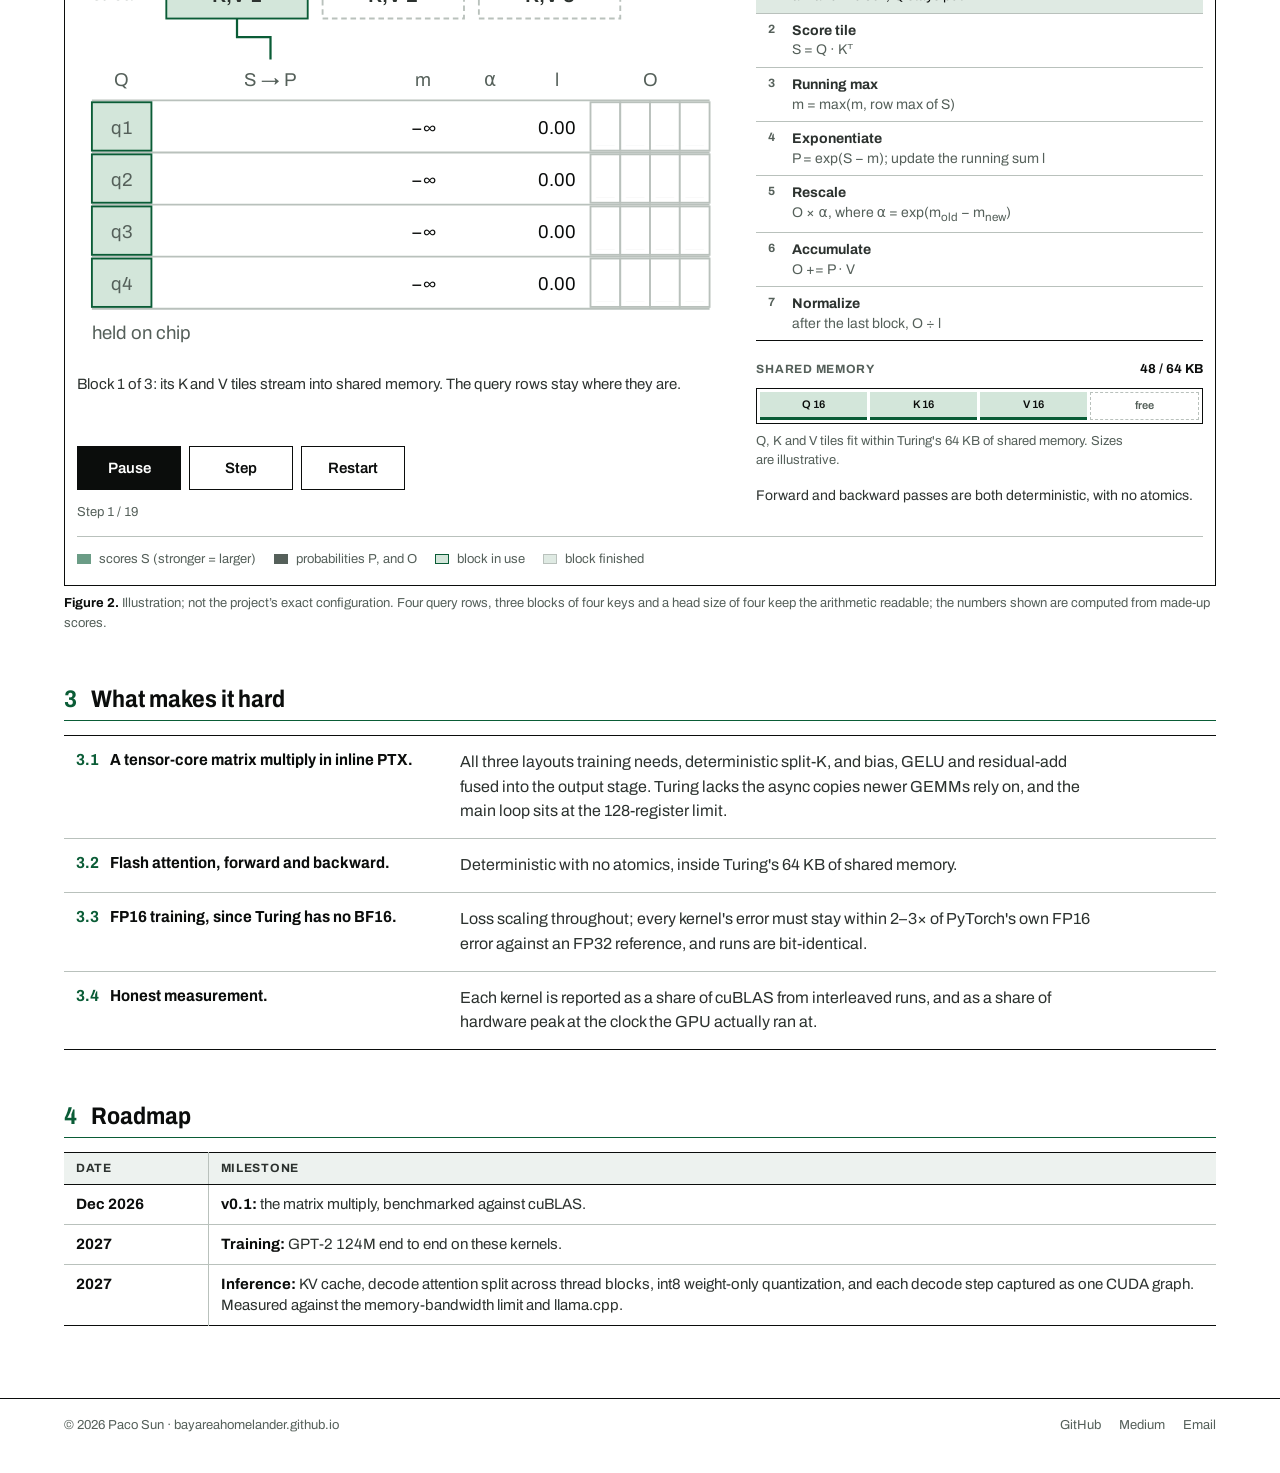
==== commit 3c042bc4: "Redesign the site as a semiconductor datasheet Replace the cream/serif/orange look with a datasheet " ====
--- a/flint/index.html
+++ b/flint/index.html
@@ -8,20 +8,29 @@
   <meta property="og:title" content="Flint · GPT-2 from scratch on hand-written CUDA kernels · Paco Sun">
   <meta property="og:description" content="Flint, GPT-2 from scratch on hand-written CUDA kernels: a CUDA engine that trains GPT-2 (124M) on one consumer GPU and then serves it, with no cuBLAS, cuDNN, or PyTorch at runtime.">
   <meta property="og:type" content="website">
-  <link rel="icon" href="data:image/svg+xml,%3Csvg xmlns='http://www.w3.org/2000/svg' viewBox='0 0 32 32'%3E%3Crect width='32' height='32' rx='7' fill='%231a1917'/%3E%3Ctext x='16' y='22' font-family='Georgia,serif' font-size='18' fill='%23faf8f4' text-anchor='middle'%3EP%3C/text%3E%3Ccircle cx='24.5' cy='8' r='3' fill='%23e8590c'/%3E%3C/svg%3E">
+  <meta property="og:image" content="https://bayareahomelander.github.io/og/flint.png?v=3">
+  <meta property="og:image:width" content="2400">
+  <meta property="og:image:height" content="1254">
+  <meta property="og:image:alt" content="Flint, GPT-2 from scratch on hand-written CUDA kernels">
+  <meta property="og:url" content="https://bayareahomelander.github.io/flint/">
+  <meta name="twitter:card" content="summary_large_image">
+  <link rel="icon" href="data:image/svg+xml,%3Csvg xmlns='http://www.w3.org/2000/svg' viewBox='0 0 32 32'%3E%3Crect width='32' height='32' fill='%230a5c36'/%3E%3Ctext x='16' y='24' font-family='Arial,sans-serif' font-weight='700' font-size='22' fill='%23ffffff' text-anchor='middle'%3EP%3C/text%3E%3Ccircle cx='5.5' cy='5.5' r='2.5' fill='%23ffffff'/%3E%3C/svg%3E">
   <link rel="preconnect" href="https://fonts.googleapis.com">
   <link rel="preconnect" href="https://fonts.gstatic.com" crossorigin>
-  <link href="https://fonts.googleapis.com/css2?family=IBM+Plex+Mono:wght@400;500&family=IBM+Plex+Sans:ital,wght@0,400;0,500;0,600;1,400&family=Instrument+Serif:ital@0;1&display=swap" rel="stylesheet">
-  <link rel="stylesheet" href="/styles.css">
+  <link href="https://fonts.googleapis.com/css2?family=Archivo:wdth,wght@62..125,100..900&display=swap" rel="stylesheet">
+  <link rel="stylesheet" href="/site.css">
+  <script data-goatcounter="https://pacosun.goatcounter.com/count" async src="//gc.zgo.at/count.js"></script>
+  <script src="/analytics.js" defer></script>
   <link rel="stylesheet" href="/flint/flint.css">
   <script src="/flint/flint.js" defer></script>
 </head>
 <body>
   <a class="skip" href="#main">Skip to content</a>
 
-  <header class="site-header">
-    <div class="wrap header-inner">
-      <a class="brand" href="/">Paco Sun</a>
+  <header class="strip">
+    <div class="wrap strip-in">
+      <a class="wordmark" href="/">Paco Sun</a>
+      <p class="docline"><a href="/#work">All work</a> &rsaquo; Flint, GPT-2 from scratch on hand-written CUDA kernels</p>
       <nav aria-label="Site">
         <a href="/#work" aria-current="true">Work</a>
         <a href="/writing/">Writing</a>
@@ -32,201 +41,235 @@
   </header>
 
   <main id="main">
-    <!-- Always pair the name with its subtitle; no repo link before v0.1. -->
-    <section class="page-head" id="flint" aria-labelledby="flint-title">
-      <div class="wrap">
-        <div class="next is-page">
-          <a class="crumb" href="/#work">All work</a>
-          <p class="eyebrow">In progress · v0.1 in December 2026</p>
-          <h1 id="flint-title">Flint <span class="project-tag">GPT-2 from scratch on hand-written CUDA kernels</span></h1>
-          <p class="body-lg">
-            A CUDA engine that trains GPT-2 (124M) on one consumer GPU and then serves it.
-            Every kernel is written by hand: no cuBLAS, cuDNN, or PyTorch at runtime.
-          </p>
-          <p class="next-why">
-            Onyx speeds up decoding on top of existing kernels; this goes one level down, to the
-            kernels themselves. Prior from-scratch projects such as llm.c train GPT-2 without
-            PyTorch, but still hand matrix multiplies and attention to NVIDIA's libraries and target
-            newer GPUs with BF16. The question here is how close hand-written kernels can get to
-            cuBLAS when nothing is borrowed, on a Turing GPU that FlashAttention-2 doesn't support,
-            with the same kernels carried through to inference.
-          </p>
-          <p class="early">
-            <strong>Early result:</strong> the matrix multiply already runs at over 80% of cuBLAS on
-            every GPT-2 layer shape. Full benchmarks and logs come with v0.1.
-          </p>
-
-          <!-- VISUALIZERS: generic technique explainers; no performance numbers, no hardware details. -->
-          <div class="viz-block" aria-labelledby="viz-title">
-            <h2 class="viz-title" id="viz-title">Two techniques, step by step</h2>
-            <p class="viz-lead">
-              The two kernels at the heart of the project, drawn generically. Press play, or step
-              through one stage at a time.
-            </p>
-
-            <figure class="panel viz" data-viz="gemm" aria-labelledby="gemm-t">
-              <div class="panel-top">
-                <span class="panel-title" id="gemm-t">Tensor-core matrix multiply: one thread block's tile of C = A &times; B</span>
-              </div>
-              <div class="viz-phase" data-phase aria-hidden="true">&nbsp;</div>
-              <div class="viz-body">
-                <div class="viz-main">
-                  <svg class="viz-svg" data-svg viewBox="0 0 240 246" role="img"
-                       aria-label="A matrix on the left, B matrix on top, and the C output tile, split into four warp tiles of tensor-core fragments. The K dimension is walked in four steps."></svg>
-                  <p class="viz-now" data-now aria-live="polite"></p>
-                  <div class="viz-controls">
-                    <button type="button" class="btn vbtn" data-act="play">Play</button>
-                    <button type="button" class="btn ghost vbtn" data-act="step">Step</button>
-                    <button type="button" class="btn ghost vbtn" data-act="restart">Restart</button>
-                    <span class="viz-count" data-count>Step 0 / 20</span>
-                  </div>
-                </div>
-                <div class="viz-side">
-                  <ol class="stages" aria-label="Where the tile is during a K-step" data-stages>
-                    <li><b>Global memory</b><span>A and B tiles for this K-step</span></li>
-                    <li><b>Registers</b><span>staging buffer, since Turing has no async copy</span></li>
-                    <li><b>Shared memory</b><span>the tile every warp reads from</span></li>
-                    <li><b>Fragments</b><span>operands for the tensor-core instructions</span></li>
-                    <li><b>Accumulators</b><span>the C tile, kept in registers across all of K</span></li>
-                  </ol>
-                  <ul class="epi" aria-label="Output stage, fused" data-epi>
-                    <li class="lbl">Output stage</li>
-                    <li>Bias</li><li>GELU</li><li>Residual add</li><li>Store C</li>
-                  </ul>
-                  <div class="meter" role="img" aria-label="Register budget: the main loop uses 128 of the 128 registers available per thread. Illustrative split between accumulators, fragments, staging and loop state.">
-                    <div class="meter-top">
-                      <span class="panel-title">Registers per thread, main loop</span>
-                      <span class="meter-val">128 / 128</span>
-                    </div>
-                    <div class="meter-bar" aria-hidden="true">
-                      <span class="seg" data-seg="acc" style="flex:56">accumulators</span>
-                      <span class="seg" data-seg="frag" style="flex:28">frags</span>
-                      <span class="seg" data-seg="stg" style="flex:24">staging</span>
-                      <span class="seg" data-seg="loop" style="flex:20">loop</span>
-                    </div>
-                    <p class="meter-note">The loop sits at the 128-register limit, so small changes cost real speed. The split shown is made up.</p>
-                  </div>
-                </div>
-              </div>
-              <ul class="legend" aria-hidden="true">
-                <li><span class="sw fetch"></span>tile in flight</li>
-                <li><span class="sw stage"></span>staged</li>
-                <li><span class="sw acc"></span>in use by tensor cores</li>
-                <li><span class="sw done"></span>consumed</li>
-                <li><span class="sw warp"></span>warp tile (4&times;4 fragments)</li>
-              </ul>
-              <figcaption>
-                Illustration; not the project’s exact configuration. Tile counts and sizes are chosen for legibility.
-              </figcaption>
-              <noscript><p>This step-through needs JavaScript.</p></noscript>
-            </figure>
-
-            <figure class="panel viz wide" data-viz="attn" aria-labelledby="attn-t">
-              <div class="panel-top">
-                <span class="panel-title" id="attn-t">Flash attention, forward pass: online softmax over streamed K/V blocks</span>
-              </div>
-              <div class="viz-phase" data-phase aria-hidden="true">&nbsp;</div>
-              <div class="viz-body">
-                <div class="viz-main">
-                  <svg class="viz-svg" data-svg viewBox="0 0 348 214" role="img"
-                       aria-label="Four query rows held on chip. Three blocks of keys and values stream through. For each block the score tile, the running row max m, the rescale factor alpha, the running sum l and the output accumulator O are updated."></svg>
-                  <p class="viz-now" data-now aria-live="polite"></p>
-                  <div class="viz-controls">
-                    <button type="button" class="btn vbtn" data-act="play">Play</button>
-                    <button type="button" class="btn ghost vbtn" data-act="step">Step</button>
-                    <button type="button" class="btn ghost vbtn" data-act="restart">Restart</button>
-                    <span class="viz-count" data-count>Step 0 / 19</span>
-                  </div>
-                </div>
-                <div class="viz-side">
-                  <ol class="stages" aria-label="Stages of one K/V block" data-stages>
-                    <li><b>Stream in</b><span>a K and V block, Q stays put</span></li>
-                    <li><b>Score tile</b><span>S = Q &middot; K&#7488;</span></li>
-                    <li><b>Running max</b><span>m = max(m, row max of S)</span></li>
-                    <li><b>Exponentiate</b><span>P = exp(S &minus; m); update the running sum l</span></li>
-                    <li><b>Rescale</b><span>O &times; &alpha;, where &alpha; = exp(m<sub>old</sub> &minus; m<sub>new</sub>)</span></li>
-                    <li><b>Accumulate</b><span>O += P &middot; V</span></li>
-                    <li><b>Normalize</b><span>after the last block, O &divide; l</span></li>
-                  </ol>
-                  <div class="meter" role="img" aria-label="Shared-memory budget: Q, K and V tiles use 48 KB of the 64 KB available. Illustrative sizes.">
-                    <div class="meter-top">
-                      <span class="panel-title">Shared memory</span>
-                      <span class="meter-val">48 / 64 KB</span>
-                    </div>
-                    <div class="meter-bar" aria-hidden="true">
-                      <span class="seg" data-seg="q" style="flex:16">Q 16</span>
-                      <span class="seg" data-seg="k" style="flex:16">K 16</span>
-                      <span class="seg" data-seg="v" style="flex:16">V 16</span>
-                      <span class="seg free" style="flex:16">free</span>
-                    </div>
-                    <p class="meter-note">Q, K and V tiles fit within Turing's 64 KB of shared memory. Sizes are illustrative.</p>
-                  </div>
-                  <p class="viz-fact">Forward and backward passes are both deterministic, with no atomics.</p>
-                </div>
-              </div>
-              <ul class="legend" aria-hidden="true">
-                <li><span class="sw acc"></span>scores S (stronger = larger)</li>
-                <li><span class="sw pbar"></span>probabilities P, and O</li>
-                <li><span class="sw stage"></span>block in use</li>
-                <li><span class="sw done"></span>block finished</li>
-              </ul>
-              <figcaption>
-                Illustration; not the project’s exact configuration. Four query rows, three blocks of four keys and a head size of four keep
-                the arithmetic readable; the numbers shown are computed from made-up scores.
-              </figcaption>
-              <noscript><p>This step-through needs JavaScript.</p></noscript>
-            </figure>
-          </div>
-
-          <div class="flint-grid">
-            <div class="how">
-              <h3>What makes it hard</h3>
-              <ul>
-                <li>
-                  <strong>A tensor-core matrix multiply in inline PTX.</strong>
-                  All three layouts training needs, deterministic split-K, and bias, GELU and
-                  residual-add fused into the output stage. Turing lacks the async copies newer GEMMs
-                  rely on, and the main loop sits at the 128-register limit.
-                </li>
-                <li>
-                  <strong>Flash attention, forward and backward.</strong>
-                  Deterministic with no atomics, inside Turing's 64 KB of shared memory.
-                </li>
-                <li>
-                  <strong>FP16 training, since Turing has no BF16.</strong>
-                  Loss scaling throughout; every kernel's error must stay within <span class="nw">2–3&times;</span> of
-                  PyTorch's own FP16 error against an FP32 reference, and runs are bit-identical.
-                </li>
-                <li>
-                  <strong>Honest measurement.</strong>
-                  Each kernel is reported as a share of cuBLAS from interleaved runs, and as a share
-                  of hardware peak at the clock the GPU actually ran at.
-                </li>
-              </ul>
+        <!-- Title block and status box -->
+    <section class="wrap front" id="flint" aria-labelledby="flint-title">
+      <div class="title">
+        <h1 id="flint-title">Flint <span class="h1-sub">GPT-2 from scratch on hand-written CUDA kernels</span></h1>
+        <p class="desc">
+          A CUDA engine that trains GPT-2 (124M) on one consumer GPU and then serves it.
+          Every kernel is written by hand: no cuBLAS, cuDNN, or PyTorch at runtime.
+        </p>
+        <p class="desc early">
+          <strong>Early result:</strong> the matrix multiply already runs at over 80% of cuBLAS on
+          every GPT-2 layer shape. Full benchmarks and logs come with v0.1.
+        </p>
+      </div>
+
+      <aside class="status-box" aria-labelledby="status-title">
+        <h2 class="box-head" id="status-title"><span>Status</span> <span class="badge badge-preview">Preview</span></h2>
+        <dl class="box-list">
+          <div><dt>Stage</dt><dd>In progress</dd></div>
+          <div><dt>Release</dt><dd>v0.1 in December 2026</dd></div>
+          <div><dt>Built with</dt><dd>C++17, CUDA, Inline PTX, CMake, pytest, Nsight Compute, compute-sanitizer</dd></div>
+        </dl>
+        <p class="box-note">Private until v0.1. Targets NVIDIA Turing and Ada GPUs on Linux and Windows.</p>
+        <div class="box-act">
+          <a class="btn" href="#techniques">See the two techniques</a>
+        </div>
+      </aside>
+    </section>
+
+    <!-- 1 Background -->
+    <section class="wrap sec first" aria-labelledby="bg-title">
+      <h2 class="sec-head" id="bg-title"><span class="num">1</span> Background</h2>
+      <p class="sec-lede">
+        Onyx speeds up decoding on top of existing kernels; this goes one level down, to the
+        kernels themselves. Prior from-scratch projects such as llm.c train GPT-2 without
+        PyTorch, but still hand matrix multiplies and attention to NVIDIA's libraries and target
+        newer GPUs with BF16. The question here is how close hand-written kernels can get to
+        cuBLAS when nothing is borrowed, on a Turing GPU that FlashAttention-2 doesn't support,
+        with the same kernels carried through to inference.
+      </p>
+    </section>
+
+    <!-- 2 Two techniques -->
+    <section class="wrap sec" id="techniques" aria-labelledby="viz-title">
+      <h2 class="sec-head" id="viz-title"><span class="num">2</span> Two techniques, step by step</h2>
+      <p class="sec-lede">
+        The two kernels at the heart of the project, drawn generically. Press play, or step
+        through one stage at a time.
+      </p>
+
+      <figure class="fig viz" data-viz="gemm" aria-labelledby="gemm-t">
+        <div class="fig-frame">
+          <div class="fig-head">
+            <span class="fig-title" id="gemm-t">Tensor-core matrix multiply: one thread block's tile of C = A &times; B</span>
+            <span class="badge badge-illus">Illustration</span>
+          </div>
+          <div class="fig-body">
+            <div class="phase" data-phase aria-hidden="true">&nbsp;</div>
+            <div class="viz-body">
+              <div class="viz-main">
+                <svg class="viz-svg" data-svg viewBox="0 0 240 246" role="img"
+                     aria-label="A matrix on the left, B matrix on top, and the C output tile, split into four warp tiles of tensor-core fragments. The K dimension is walked in four steps."></svg>
+                <p class="viz-now" data-now aria-live="polite"></p>
+                <div class="viz-controls">
+                  <button type="button" class="btn" data-act="play">Play</button>
+                  <button type="button" class="btn btn-quiet" data-act="step">Step</button>
+                  <button type="button" class="btn btn-quiet" data-act="restart">Restart</button>
+                  <span class="viz-count" data-count>Step 0 / 20</span>
+                </div>
+              </div>
+              <div class="viz-side">
+                <ol class="stages" aria-label="Where the tile is during a K-step" data-stages>
+                  <li><b>Global memory</b><span>A and B tiles for this K-step</span></li>
+                  <li><b>Registers</b><span>staging buffer, since Turing has no async copy</span></li>
+                  <li><b>Shared memory</b><span>the tile every warp reads from</span></li>
+                  <li><b>Fragments</b><span>operands for the tensor-core instructions</span></li>
+                  <li><b>Accumulators</b><span>the C tile, kept in registers across all of K</span></li>
+                </ol>
+                <ul class="epi" aria-label="Output stage, fused" data-epi>
+                  <li class="lbl">Output stage</li>
+                  <li>Bias</li><li>GELU</li><li>Residual add</li><li>Store C</li>
+                </ul>
+                <div class="meter" role="img" aria-label="Register budget: the main loop uses 128 of the 128 registers available per thread. Illustrative split between accumulators, fragments, staging and loop state.">
+                  <div class="meter-top">
+                    <span class="lab">Registers per thread, main loop</span>
+                    <span class="meter-val">128 / 128</span>
+                  </div>
+                  <div class="meter-bar" aria-hidden="true">
+                    <span class="m-seg" data-seg="acc" style="flex:56">accumulators</span>
+                    <span class="m-seg" data-seg="frag" style="flex:28">frags</span>
+                    <span class="m-seg" data-seg="stg" style="flex:24">staging</span>
+                    <span class="m-seg" data-seg="loop" style="flex:20">loop</span>
+                  </div>
+                  <p class="meter-note">The loop sits at the 128-register limit, so small changes cost real speed. The split shown is made up.</p>
+                </div>
+              </div>
             </div>
-            <div>
-              <h3>Roadmap</h3>
-              <ol class="roadmap">
-                <li><span class="when">Dec 2026</span><span><b>v0.1:</b> the matrix multiply, benchmarked against cuBLAS.</span></li>
-                <li><span class="when">2027</span><span><b>Training:</b> GPT-2 124M end to end on these kernels.</span></li>
-                <li><span class="when">2027</span><span><b>Inference:</b> KV cache, decode attention split across thread blocks, int8 weight-only quantization, and each decode step captured as one CUDA graph. Measured against the memory-bandwidth limit and llama.cpp.</span></li>
-              </ol>
+            <ul class="legend" aria-hidden="true">
+              <li><span class="sw fetch"></span>tile in flight</li>
+              <li><span class="sw stage"></span>staged</li>
+              <li><span class="sw acc"></span>in use by tensor cores</li>
+              <li><span class="sw done"></span>consumed</li>
+              <li><span class="sw warp"></span>warp tile (4&times;4 fragments)</li>
+            </ul>
+            <noscript><p class="viz-noscript">This step-through needs JavaScript.</p></noscript>
+          </div>
+        </div>
+        <figcaption class="fig-cap">
+          <b>Figure 1.</b> Illustration; not the project’s exact configuration. Tile counts and sizes are chosen for legibility.
+        </figcaption>
+      </figure>
+
+      <figure class="fig viz wide" data-viz="attn" aria-labelledby="attn-t">
+        <div class="fig-frame">
+          <div class="fig-head">
+            <span class="fig-title" id="attn-t">Flash attention, forward pass: online softmax over streamed K/V blocks</span>
+            <span class="badge badge-illus">Illustration</span>
+          </div>
+          <div class="fig-body">
+            <div class="phase" data-phase aria-hidden="true">&nbsp;</div>
+            <div class="viz-body">
+              <div class="viz-main">
+                <svg class="viz-svg" data-svg viewBox="0 0 348 214" role="img"
+                     aria-label="Four query rows held on chip. Three blocks of keys and values stream through. For each block the score tile, the running row max m, the rescale factor alpha, the running sum l and the output accumulator O are updated."></svg>
+                <p class="viz-now" data-now aria-live="polite"></p>
+                <div class="viz-controls">
+                  <button type="button" class="btn" data-act="play">Play</button>
+                  <button type="button" class="btn btn-quiet" data-act="step">Step</button>
+                  <button type="button" class="btn btn-quiet" data-act="restart">Restart</button>
+                  <span class="viz-count" data-count>Step 0 / 19</span>
+                </div>
+              </div>
+              <div class="viz-side">
+                <ol class="stages" aria-label="Stages of one K/V block" data-stages>
+                  <li><b>Stream in</b><span>a K and V block, Q stays put</span></li>
+                  <li><b>Score tile</b><span>S = Q &middot; K&#7488;</span></li>
+                  <li><b>Running max</b><span>m = max(m, row max of S)</span></li>
+                  <li><b>Exponentiate</b><span>P = exp(S &minus; m); update the running sum l</span></li>
+                  <li><b>Rescale</b><span>O &times; &alpha;, where &alpha; = exp(m<sub>old</sub> &minus; m<sub>new</sub>)</span></li>
+                  <li><b>Accumulate</b><span>O += P &middot; V</span></li>
+                  <li><b>Normalize</b><span>after the last block, O &divide; l</span></li>
+                </ol>
+                <div class="meter" role="img" aria-label="Shared-memory budget: Q, K and V tiles use 48 KB of the 64 KB available. Illustrative sizes.">
+                  <div class="meter-top">
+                    <span class="lab">Shared memory</span>
+                    <span class="meter-val">48 / 64 KB</span>
+                  </div>
+                  <div class="meter-bar" aria-hidden="true">
+                    <span class="m-seg" data-seg="q" style="flex:16">Q 16</span>
+                    <span class="m-seg" data-seg="k" style="flex:16">K 16</span>
+                    <span class="m-seg" data-seg="v" style="flex:16">V 16</span>
+                    <span class="m-seg free" style="flex:16">free</span>
+                  </div>
+                  <p class="meter-note">Q, K and V tiles fit within Turing's 64 KB of shared memory. Sizes are illustrative.</p>
+                </div>
+                <p class="viz-fact">Forward and backward passes are both deterministic, with no atomics.</p>
+              </div>
             </div>
-          </div>
-
-          <p class="stack" aria-label="Built with">
-            <span>C++17</span><span>CUDA</span><span>Inline PTX</span><span>CMake</span><span>pytest</span><span>Nsight Compute</span><span>compute-sanitizer</span>
-          </p>
-          <p class="note">Private until v0.1. Targets NVIDIA Turing and Ada GPUs on Linux and Windows.</p>
+            <ul class="legend" aria-hidden="true">
+              <li><span class="sw acc"></span>scores S (stronger = larger)</li>
+              <li><span class="sw pbar"></span>probabilities P, and O</li>
+              <li><span class="sw stage"></span>block in use</li>
+              <li><span class="sw done"></span>block finished</li>
+            </ul>
+            <noscript><p class="viz-noscript">This step-through needs JavaScript.</p></noscript>
+          </div>
         </div>
-      </div>
+        <figcaption class="fig-cap">
+          <b>Figure 2.</b> Illustration; not the project’s exact configuration. Four query rows, three blocks of four keys and a head size of four keep
+          the arithmetic readable; the numbers shown are computed from made-up scores.
+        </figcaption>
+      </figure>
+    </section>
+
+    <!-- 3 What makes it hard -->
+    <section class="wrap sec" aria-labelledby="hard-title">
+      <h2 class="sec-head" id="hard-title"><span class="num">3</span> What makes it hard</h2>
+      <ol class="how">
+        <li>
+          <h3><span class="num">3.1</span> A tensor-core matrix multiply in inline PTX.</h3>
+          <p>
+            All three layouts training needs, deterministic split-K, and bias, GELU and
+            residual-add fused into the output stage. Turing lacks the async copies newer GEMMs
+            rely on, and the main loop sits at the 128-register limit.
+          </p>
+        </li>
+        <li>
+          <h3><span class="num">3.2</span> Flash attention, forward and backward.</h3>
+          <p>
+            Deterministic with no atomics, inside Turing's 64 KB of shared memory.
+          </p>
+        </li>
+        <li>
+          <h3><span class="num">3.3</span> FP16 training, since Turing has no BF16.</h3>
+          <p>
+            Loss scaling throughout; every kernel's error must stay within <span class="nw">2–3&times;</span> of
+            PyTorch's own FP16 error against an FP32 reference, and runs are bit-identical.
+          </p>
+        </li>
+        <li>
+          <h3><span class="num">3.4</span> Honest measurement.</h3>
+          <p>
+            Each kernel is reported as a share of cuBLAS from interleaved runs, and as a share
+            of hardware peak at the clock the GPU actually ran at.
+          </p>
+        </li>
+      </ol>
+    </section>
+
+    <!-- 4 Roadmap -->
+    <section class="wrap sec" aria-labelledby="road-title">
+      <h2 class="sec-head" id="road-title"><span class="num">4</span> Roadmap</h2>
+      <table class="ds road">
+        <colgroup><col class="c-when"><col></colgroup>
+        <thead>
+          <tr><th scope="col">Date</th><th scope="col">Milestone</th></tr>
+        </thead>
+        <tbody>
+          <tr><th scope="row">Dec 2026</th><td data-label="Milestone"><b>v0.1:</b> the matrix multiply, benchmarked against cuBLAS.</td></tr>
+          <tr><th scope="row">2027</th><td data-label="Milestone"><b>Training:</b> GPT-2 124M end to end on these kernels.</td></tr>
+          <tr><th scope="row">2027</th><td data-label="Milestone"><b>Inference:</b> KV cache, decode attention split across thread blocks, int8 weight-only quantization, and each decode step captured as one CUDA graph. Measured against the memory-bandwidth limit and llama.cpp.</td></tr>
+        </tbody>
+      </table>
     </section>
   </main>
 
-  <footer class="site-footer">
-    <div class="wrap">
-      <span>&copy; 2026 Paco Sun</span>
-      <span class="foot-links"><a href="https://github.com/bayareahomelander">GitHub</a><a href="https://medium.com/@pacosun">Medium</a><a href="mailto:SunweichenP@Gmail.com">Email</a></span>
+  <footer class="foot">
+    <div class="wrap foot-in">
+      <span>&copy; 2026 Paco Sun · bayareahomelander.github.io</span>
+      <nav aria-label="Elsewhere"><a href="https://github.com/bayareahomelander">GitHub</a><a href="https://medium.com/@pacosun">Medium</a><a href="mailto:SunweichenP@Gmail.com">Email</a></nav>
     </div>
   </footer>
 </body>
--- a/site.css
+++ b/site.css
@@ -0,0 +1,333 @@
+/* site.css: the shared datasheet system.
+   A white sheet, black ink, one deep green for section numbers, rules and status.
+   Hairline-ruled tables with tinted header rows, one grotesk (Archivo, with its width
+   axis), square corners, no shadows. Page-agnostic: pages add their own layout in a
+   sibling stylesheet. */
+
+/* ---------- Tokens ---------- */
+:root {
+  --paper: #ffffff;
+  --ink: #0b0d0c;
+  --ink-2: #2c322f;
+  --muted: #55605a;
+  --rule: #b9c1bc;          /* hairline between rows */
+  --tint: #edf2ef;          /* table header rows */
+  --tint-2: #dfeae3;        /* group rows, active row */
+  --accent: #0a5c36;        /* section numbers, rules, status */
+  --accent-soft: #d3e6da;   /* verified wash */
+  --on-accent: #ffffff;
+
+  --font: "Archivo", "Arial Narrow", system-ui, "Segoe UI", sans-serif;
+  --mono: ui-monospace, "Cascadia Mono", Consolas, monospace;
+
+  --wrap: 1200px;
+  --gutter: 24px;
+
+  color-scheme: light;
+}
+
+@media (prefers-color-scheme: dark) {
+  :root {
+    --paper: #0e1210;
+    --ink: #e8eeea;
+    --ink-2: #c3cdc7;
+    --muted: #94a39a;
+    --rule: #2f3a34;
+    --tint: #161e19;
+    --tint-2: #1f2b24;
+    --accent: #43b582;
+    --accent-soft: #24402f;
+    --on-accent: #0e1210;
+    color-scheme: dark;
+  }
+}
+
+/* ---------- Base ---------- */
+*, *::before, *::after { box-sizing: border-box; }
+
+html {
+  -webkit-text-size-adjust: 100%;
+  scrollbar-color: var(--accent) var(--tint);
+}
+
+body {
+  margin: 0;
+  background: var(--paper);
+  color: var(--ink);
+  font-family: var(--font);
+  font-size: 1rem;
+  line-height: 1.55;
+  font-variant-numeric: lining-nums;
+  -webkit-font-smoothing: antialiased;
+  text-rendering: optimizeLegibility;
+  caret-color: var(--accent);
+  accent-color: var(--accent);
+}
+
+::selection { background: var(--accent); color: var(--on-accent); }
+
+h1, h2, h3, h4 { margin: 0; text-wrap: balance; }
+p { margin: 0; text-wrap: pretty; }
+ul, ol, dl, dd, figure { margin: 0; padding: 0; }
+b, strong { font-weight: 700; }
+.nw { white-space: nowrap; }
+
+a {
+  display: inline-block;
+  min-height: 24px;
+  color: inherit;
+  text-decoration-line: underline;
+  text-decoration-thickness: 1px;
+  text-underline-offset: 0.22em;
+  text-decoration-color: color-mix(in srgb, currentColor 45%, transparent);
+}
+a:where(:not(.btn)):hover { color: var(--accent); text-decoration-color: currentColor; }
+:focus-visible { outline: 2px solid var(--accent); outline-offset: 2px; border-radius: 0; }
+
+q { quotes: "\201C" "\201D"; }
+
+.wrap { max-width: var(--wrap); margin-inline: auto; padding-inline: var(--gutter); }
+
+.sr-only {
+  position: absolute; width: 1px; height: 1px; padding: 0; margin: -1px;
+  overflow: hidden; clip-path: inset(50%); white-space: nowrap; border: 0;
+}
+
+.skip {
+  position: absolute; left: -9999px; top: 8px; z-index: 10;
+  background: var(--ink); color: var(--paper); padding: 8px 12px; text-decoration: none;
+}
+.skip:focus { left: 8px; }
+.skip:hover { color: var(--paper); }
+
+/* ---------- Top strip: wordmark, document line, nav ---------- */
+.strip { border-bottom: 1px solid var(--ink); }
+.strip-in {
+  display: flex; align-items: center; justify-content: space-between;
+  flex-wrap: wrap; gap: 0 28px; min-height: 44px;
+}
+.wordmark {
+  font-size: 1.125rem; font-weight: 800; font-stretch: 75%; letter-spacing: 0.01em;
+  text-decoration: none; line-height: 44px; min-height: 44px;
+}
+.wordmark:hover { color: var(--ink); }
+.docline { flex: 1; font-size: 0.8125rem; color: var(--muted); }
+.strip nav { display: flex; flex-wrap: wrap; gap: 0 20px; }
+.strip nav a {
+  display: inline-flex; align-items: center; min-height: 44px;
+  font-size: 0.9375rem; font-weight: 500; color: var(--ink-2); text-decoration: none;
+}
+.strip nav a:hover { color: var(--accent); }
+.strip nav a[aria-current] {
+  color: var(--ink); text-decoration: underline; text-decoration-color: var(--accent);
+  text-decoration-thickness: 2px; text-underline-offset: 0.5em;
+}
+
+/* ---------- Numbered section headings ---------- */
+.sec { padding-top: 52px; }
+.sec-head {
+  display: flex; align-items: baseline; gap: 0.6em;
+  margin-bottom: 14px; padding-bottom: 6px;
+  border-bottom: 1px solid var(--accent);
+  font-size: 1.5rem; font-weight: 700; font-stretch: 88%; line-height: 1.2;
+}
+.sec-head .num { color: var(--accent); font-variant-numeric: tabular-nums; }
+.sec-lede { max-width: 70ch; color: var(--ink-2); margin-bottom: 18px; }
+
+/* ---------- Ruled tables ---------- */
+.ds {
+  width: 100%; border-collapse: collapse; table-layout: fixed;
+  font-size: 0.9375rem; line-height: 1.4; font-variant-numeric: tabular-nums;
+  border-top: 1px solid var(--ink); border-bottom: 1px solid var(--ink);
+}
+.ds caption { text-align: left; padding: 0 0 8px; font-size: 0.8125rem; color: var(--muted); caption-side: bottom; }
+.ds th, .ds td { padding: 9px 12px; text-align: left; vertical-align: top; font-weight: 400; }
+.ds thead th {
+  background: var(--tint); border-bottom: 1px solid var(--ink);
+  font-size: 0.75rem; font-weight: 700; letter-spacing: 0.06em; text-transform: uppercase; color: var(--ink-2);
+  padding-block: 7px;
+}
+.ds tbody th[scope="row"] { font-weight: 700; }
+.ds tbody tr + tr > * { border-top: 1px solid var(--rule); }
+.ds tbody tr > * + * { border-left: 1px solid var(--rule); }
+.ds thead th + th { border-left: 1px solid var(--rule); }
+.ds tbody th[scope="colgroup"] {
+  background: var(--tint); font-size: 0.875rem; font-weight: 700; border-left: 0;
+  border-top: 1px solid var(--ink);
+}
+.ds tbody:first-of-type th[scope="colgroup"] { border-top: 0; }
+.ds tbody tr[data-on] > * { background: var(--tint-2); }
+.ds tbody tr[data-on] > :first-child { color: var(--accent); }
+.ds .num-col { font-variant-numeric: tabular-nums; }
+
+/* Application Notes: the article list (home and /writing/). Columns No. | Title | Summary | Source. */
+.notes .c-no { width: 4.5rem; }
+.notes .c-title { width: 24rem; }
+.notes .c-src { width: 7rem; }
+.notes td.no { font-weight: 700; color: var(--accent); }
+.notes td, .notes th[scope="row"] { vertical-align: middle; }
+.notes tbody th[scope="row"] a { font-weight: 700; }
+.notes td:not(.no) { color: var(--ink-2); }
+
+/* ---------- Buttons and status badges ---------- */
+.btn {
+  display: inline-flex; align-items: center; justify-content: center;
+  min-height: 44px; padding: 0 18px; border: 1px solid var(--ink); border-radius: 0;
+  background: var(--ink); color: var(--paper);
+  font-family: inherit; font-size: 0.9375rem; font-weight: 600; line-height: 1.2; text-decoration: none; text-align: center;
+}
+.btn:hover { background: var(--accent); border-color: var(--accent); color: var(--on-accent); }
+.btn-quiet { background: transparent; color: var(--ink); }
+.btn-quiet:hover { background: var(--tint); border-color: var(--ink); color: var(--ink); }
+
+.badge {
+  display: inline-block; padding: 1px 8px; border: 1px solid var(--accent); border-radius: 0;
+  font-size: 0.75rem; font-weight: 700; letter-spacing: 0.08em; line-height: 1.5; text-transform: uppercase;
+}
+.badge-active { background: var(--accent); color: var(--on-accent); }
+.badge-preview { background: transparent; color: var(--accent); border-style: dashed; }
+
+/* ---------- Figures ---------- */
+.fig-cap { font-size: 0.8125rem; line-height: 1.5; color: var(--muted); margin-top: 8px; }
+.fig-cap b { color: var(--ink); }
+
+/* Figure frame, shared by the Onyx and Flint figures: a ruled box with a tinted title
+   bar, an optional Illustration badge, and a legend line. */
+.fig-frame { border: 1px solid var(--ink); background: var(--paper); }
+.fig-head {
+  display: flex; align-items: center; justify-content: space-between; flex-wrap: wrap; gap: 4px 12px;
+  padding: 6px 12px; background: var(--tint); border-bottom: 1px solid var(--ink);
+  font-size: 0.75rem; font-weight: 700; letter-spacing: 0.06em; text-transform: uppercase; color: var(--ink-2);
+}
+.fig-body { padding: 14px 12px 16px; }
+.badge-illus { background: transparent; color: var(--accent); border-style: dashed; }
+.legend {
+  list-style: none; padding: 12px 0 0; margin: 14px 0 0; border-top: 1px solid var(--rule);
+  display: flex; flex-wrap: wrap; gap: 8px 18px; font-size: 0.8125rem; color: var(--muted);
+}
+.legend li { display: flex; align-items: center; gap: 8px; }
+
+/* ---------- Front matter: title block and status box (top of every page) ---------- */
+.front {
+  display: grid; grid-template-columns: minmax(0, 1fr) 23rem; gap: 24px 48px;
+  align-items: end; padding-block: 28px 4px;
+}
+.title h1 {
+  font-size: clamp(3.75rem, 9vw, 6rem); font-weight: 800; font-stretch: 62%;
+  line-height: 0.88; letter-spacing: -0.01em;
+}
+.role { margin-top: 14px; font-size: 1.5rem; font-weight: 600; line-height: 1.2; }
+.desc { margin-top: 10px; max-width: 70ch; font-size: 1.0625rem; color: var(--ink-2); }
+
+.status-box { border: 1px solid var(--ink); background: var(--paper); }
+.box-head {
+  display: flex; align-items: center; justify-content: space-between; gap: 12px;
+  padding: 6px 12px; background: var(--tint); border-bottom: 1px solid var(--ink);
+  font-size: 0.75rem; font-weight: 700; letter-spacing: 0.06em; text-transform: uppercase; color: var(--ink-2);
+}
+.box-list > div {
+  display: grid; grid-template-columns: 6.25rem minmax(0, 1fr); gap: 12px;
+  padding: 6px 12px; border-bottom: 1px solid var(--rule); font-size: 0.9375rem; line-height: 1.35;
+}
+.box-list dt { font-size: 0.75rem; font-weight: 700; letter-spacing: 0.06em; text-transform: uppercase; color: var(--muted); padding-top: 0.2em; }
+.box-list dd { font-weight: 500; }
+.pair { display: flex; gap: 18px; }
+.pair a { display: inline-flex; align-items: center; min-height: 24px; }
+.box-act { padding: 12px; }
+.box-act .btn { width: 100%; }
+
+.sec.first { padding-top: 24px; }
+
+/* ---------- Token line: the Onyx speculative-decoding illustration (home and /onyx/) ----------
+   Tokens are driven by script. Committed tokens sit flush; pending ones get a box. */
+.phase { min-height: 1.35em; margin-bottom: 6px; font-size: 0.8125rem; font-weight: 600; line-height: 1.35; color: var(--accent); }
+.demo-line {
+  min-height: 4.9rem; padding: 8px 10px; border: 1px solid var(--rule); background: var(--paper);
+  font-family: var(--mono); font-size: 0.9375rem; line-height: 1.5; word-break: break-all;
+  transition: opacity 0.4s ease;
+}
+.demo-count { display: flex; gap: 6px 28px; margin-top: 10px; }
+.demo-count dt { font-size: 0.6875rem; font-weight: 700; letter-spacing: 0.06em; text-transform: uppercase; color: var(--muted); }
+.demo-count dd { font-size: 1.125rem; font-weight: 700; line-height: 1.2; font-variant-numeric: tabular-nums; }
+.tok {
+  display: inline-block; white-space: pre; padding: 0.05em 0; margin: 0.15em 0; border-radius: 0;
+  border: 1px solid transparent; border-left-width: 0; border-right-width: 0;
+  transition: background-color 0.35s ease, color 0.35s ease, border-color 0.35s ease, opacity 0.35s ease;
+}
+.tok.draft, .tok.ok, .tok.rejected, .tok.target { padding: 0.05em 0.15em; margin: 0.15em 0.05em; }
+.tok.draft { color: var(--accent); background: var(--tint); border: 1px dashed var(--accent); }
+.tok.ok { background: var(--accent-soft); }
+.tok.rejected { color: var(--muted); border: 1px dashed var(--rule); text-decoration: line-through; text-decoration-color: var(--ink); }
+.tok.target { background: var(--tint-2); border-bottom: 2px solid var(--ink); }
+.tok.gone { opacity: 0; }
+
+/* ---------- Footer: document line ---------- */
+.foot { margin-top: 72px; border-top: 1px solid var(--ink); padding-block: 14px 36px; font-size: 0.8125rem; color: var(--muted); }
+.foot-in { display: flex; flex-wrap: wrap; justify-content: space-between; align-items: center; gap: 4px 24px; }
+.foot nav { display: flex; flex-wrap: wrap; gap: 0 18px; }
+.foot a { display: inline-flex; align-items: center; min-height: 24px; text-decoration: none; }
+.foot a:hover { color: var(--accent); text-decoration: underline; }
+
+@media (max-width: 1000px) {
+  .front { grid-template-columns: 1fr; align-items: start; }
+  .status-box { max-width: 28rem; }
+}
+
+/* ---------- Small screens: tables reflow to labeled stacked rows ---------- */
+@media (max-width: 760px) {
+  :root { --gutter: 16px; }
+
+  .front { padding-top: 20px; }
+  .status-box { max-width: none; }
+  .sec { padding-top: 40px; }
+  .sec.first { padding-top: 28px; }
+  .sec-head { font-size: 1.3125rem; }
+  .foot { margin-top: 56px; }
+
+  .docline { display: none; }
+  .strip-in { gap: 0 16px; }
+  .strip nav { gap: 0 14px; }
+  .strip nav a { font-size: 0.875rem; }
+
+  .ds, .ds tbody, .ds tr, .ds th, .ds td { display: block; }
+  .ds colgroup { display: none; }
+  .ds thead {
+    position: absolute; width: 1px; height: 1px; overflow: hidden; clip-path: inset(50%); white-space: nowrap;
+  }
+  .ds tbody tr { padding: 10px 0; }
+  .ds tbody tr + tr { border-top: 1px solid var(--rule); }
+  .ds tbody tr + tr > *, .ds tbody tr > * + * { border: 0; }
+  .ds th, .ds td { padding: 0; }
+  .ds td[data-label] { position: relative; padding: 4px 0 4px 6.5rem; min-height: 24px; }
+  .ds td[data-label]::before {
+    content: attr(data-label); position: absolute; left: 0; top: 0.5rem; width: 6.25rem;
+    font-size: 0.6875rem; font-weight: 700; letter-spacing: 0.05em; text-transform: uppercase; color: var(--muted);
+    line-height: 1.3;
+  }
+  .ds tbody tr[data-on] > * { background: transparent; }
+  .ds tbody tr[data-on] { background: var(--tint-2); }
+  .ds tbody tr:has(> th[scope="colgroup"]) { padding: 0; }
+  .ds tbody th[scope="colgroup"] { padding: 8px 12px; border-top: 1px solid var(--ink); }
+  .ds tbody:first-of-type th[scope="colgroup"] { border-top: 0; }
+  .ds tbody tr + tr:has(> th[scope="colgroup"]) { border-top: 0; }
+
+  .notes tbody tr { padding-block: 12px; }
+  .notes tbody th[scope="row"] { padding-block: 2px 4px; font-size: 1.0625rem; line-height: 1.5; }
+  .notes td.no { display: block; padding: 0; font-size: 0.875rem; min-height: 0; }
+  .notes td.no::before {
+    content: "Application note "; position: static; display: inline; width: auto;
+    font-size: 0.875rem; letter-spacing: 0; text-transform: none; color: var(--muted); font-weight: 700;
+  }
+}
+
+@media (max-width: 640px) {
+  .fig-body { padding: 12px 10px 14px; }
+}
+
+@media (prefers-reduced-motion: reduce) {
+  .tok, .demo-line { transition: none; }
+}
+
+@media print {
+  .skip, .strip nav { display: none; }
+}
--- a/flint/flint.css
+++ b/flint/flint.css
@@ -1,123 +1,177 @@
-/* Technique visualizers on the project page. Tokens only (see /styles.css). */
-.viz-block { margin-top: 56px; }
-.next .viz-block .viz-title { display: block; font-family: var(--serif); font-size: 1.875rem; line-height: 1.1; letter-spacing: 0; }
-.viz-lead { color: var(--ink-2); max-width: 64ch; margin-top: 12px; }
-.viz { margin-top: 24px; }
-.viz + .viz { margin-top: 20px; }
+/* flint.css: the Flint page as a datasheet. Builds on /site.css (tokens, strip, numbered
+   sections, ruled tables, buttons, badges, front matter, figure frame, legend). */
 
-.viz-phase {
-  font-family: var(--mono); font-size: 0.75rem; color: var(--accent);
-  min-height: 1.3em; margin: -6px 0 14px; white-space: nowrap; overflow: hidden; text-overflow: ellipsis;
+.lab {
+  margin: 0; font-size: 0.75rem; font-weight: 700; letter-spacing: 0.06em; text-transform: uppercase; color: var(--muted);
+}
+
+/* The document line carries the full pairing (name and subtitle), so it never wraps;
+   below this width the strip has no room for it and the nav carries the way back. */
+.docline { white-space: nowrap; }
+@media (max-width: 920px) { .docline { display: none; } }
+
+/* ---------- Title block and status box ---------- */
+/* The subtitle is part of the title: it sits directly under the name, inside the h1. */
+.h1-sub {
+  display: block; margin-top: 14px;
+  font-size: 1.5rem; font-weight: 600; font-stretch: 100%; line-height: 1.2; letter-spacing: 0;
+}
+.early { color: var(--ink); }
+.box-note {
+  padding: 8px 12px; border-bottom: 1px solid var(--rule);
+  font-size: 0.8125rem; line-height: 1.5; color: var(--muted);
+}
+
+/* ---------- 1 Background ---------- */
+.sec.first .sec-lede { margin-bottom: 0; }
+
+/* ---------- 2 Two techniques: figures ---------- */
+.viz { margin-top: 0; }
+.viz + .viz { margin-top: 24px; }
+
+/* The step label sits on a fixed line so its length never changes the height. */
+.viz .phase {
+  height: 1.35em; margin: 0 0 12px; white-space: nowrap; overflow: hidden; text-overflow: ellipsis;
 }
 .viz-body { display: grid; grid-template-columns: minmax(0, 340px) minmax(0, 1fr); gap: 32px; align-items: start; }
 .viz.wide .viz-body { grid-template-columns: minmax(0, 1.45fr) minmax(0, 1fr); }
 .viz-svg { display: block; width: 100%; height: auto; }
-.viz-svg text { font-family: var(--mono); font-size: 10px; fill: var(--muted); }
-.viz-svg text.big { font-size: 11px; fill: var(--ink-2); }
-.viz-svg text.num { fill: var(--ink); font-variant-numeric: tabular-nums; }
+.viz-svg rect { rx: 0; ry: 0; }
+.viz-svg text { font-family: var(--font); font-size: 10px; fill: var(--muted); font-variant-numeric: tabular-nums; }
+.viz-svg text.big { font-size: 11px; font-weight: 600; fill: var(--ink-2); }
+.viz-svg text.num { fill: var(--ink); }
 .viz-svg text.hd { transition: fill 0.3s ease; }
 .viz-svg text.hd.on, .viz-svg text.num.hi { fill: var(--accent); }
-.viz-svg .rule { stroke: var(--line); stroke-width: 1; }
+.viz-svg .rule { stroke: var(--rule); stroke-width: 1; }
 
-/* Shared: step list, meter, controls */
-.stages { list-style: none; margin: 0; padding: 0; display: grid; gap: 4px; counter-reset: st; }
+/* Step list: a ruled table of rows; the current row takes Group Tint with a green number. */
+.stages {
+  list-style: none; margin: 0; padding: 0; counter-reset: st;
+  border-top: 1px solid var(--ink); border-bottom: 1px solid var(--ink);
+}
 .stages li {
-  counter-increment: st; position: relative; display: grid; grid-template-columns: 1fr; gap: 0;
-  padding: 7px 10px 7px 34px; border: 1px solid transparent; border-radius: 8px;
-  font-size: 0.875rem; color: var(--muted); line-height: 1.4;
-  transition: background-color 0.3s ease, border-color 0.3s ease, color 0.3s ease;
+  counter-increment: st; position: relative; padding: 7px 10px 7px 36px;
+  font-size: 0.875rem; line-height: 1.4; color: var(--muted);
+  transition: background-color 0.3s ease, color 0.3s ease;
 }
+.stages li + li { border-top: 1px solid var(--rule); }
 .stages li::before {
-  content: counter(st); position: absolute; left: 10px; top: 7px;
-  font-family: var(--mono); font-size: 0.75rem; color: var(--muted);
+  content: counter(st); position: absolute; left: 12px; top: 7px;
+  font-size: 0.75rem; font-weight: 700; font-variant-numeric: tabular-nums; color: var(--muted);
 }
-.stages li b { font-weight: 600; color: var(--ink-2); }
-.stages li.on { background: var(--accent-soft); border-color: var(--accent); color: var(--ink); }
+.stages li b { display: block; font-weight: 700; color: var(--ink-2); }
+.stages li.on { background: var(--tint-2); color: var(--ink); }
 .stages li.on::before, .stages li.on b { color: var(--accent); }
 .stages li.past { color: var(--ink-2); }
 
 .epi { list-style: none; margin: 14px 0 0; padding: 0; display: flex; flex-wrap: wrap; gap: 6px; align-items: center; }
-.epi .lbl { font-family: var(--mono); font-size: 0.6875rem; letter-spacing: 0.04em; text-transform: uppercase; color: var(--muted); margin-right: 4px; }
+.epi .lbl { margin-right: 4px; font-size: 0.75rem; font-weight: 700; letter-spacing: 0.06em; text-transform: uppercase; color: var(--muted); }
 .epi li:not(.lbl) {
-  font-family: var(--mono); font-size: 0.75rem; color: var(--muted);
-  border: 1px solid var(--line); border-radius: 999px; padding: 2px 10px;
+  padding: 2px 10px; border: 1px dashed var(--muted);
+  font-size: 0.8125rem; font-weight: 600; line-height: 1.5; color: var(--muted);
   transition: background-color 0.3s ease, border-color 0.3s ease, color 0.3s ease;
 }
-.epi li.done { color: var(--ink-2); background: var(--ink-soft); }
-.epi li.on { color: var(--ink); background: var(--accent-soft); border-color: var(--accent); }
+.epi li.done { color: var(--ink-2); background: var(--tint); border-style: solid; border-color: var(--rule); }
+.epi li.on { color: var(--ink); background: var(--accent-soft); border: 1px solid var(--accent); }
 
+/* Budget meters: a ruled bar of segments; the segments in use take the verified wash. */
 .meter { margin-top: 18px; }
 .meter-top { display: flex; justify-content: space-between; align-items: baseline; gap: 12px; margin-bottom: 8px; }
-.meter-val { font-family: var(--mono); font-size: 0.8125rem; color: var(--ink); font-variant-numeric: tabular-nums; }
-.meter-bar { display: flex; height: 26px; border: 1px solid var(--ink); border-radius: 6px; overflow: hidden; background: var(--bg); }
-.meter-bar .seg {
+.meter-val { font-size: 0.8125rem; font-weight: 700; color: var(--ink); font-variant-numeric: tabular-nums; }
+.meter-bar { display: flex; gap: 3px; height: 36px; padding: 3px; border: 1px solid var(--ink); background: var(--paper); }
+.m-seg {
   display: flex; align-items: center; justify-content: center; min-width: 0; overflow: hidden; white-space: nowrap;
-  font-family: var(--mono); font-size: 0.6875rem; color: var(--ink-2);
-  background: var(--bar-base); opacity: 0.55; transition: opacity 0.35s ease, background-color 0.35s ease;
+  border-bottom: 3px solid transparent;
+  font-size: 0.6875rem; font-weight: 600; color: var(--muted); background: var(--tint);
+  transition: background-color 0.35s ease, border-color 0.35s ease, color 0.35s ease;
 }
-.meter-bar .seg + .seg { border-left: 1px solid var(--surface); }
-.meter-bar .seg.on { opacity: 1; background: var(--accent-soft); color: var(--ink); box-shadow: inset 0 -3px 0 var(--accent); }
-.meter-bar .seg.free { background: transparent; opacity: 1; color: var(--muted); border-left-style: dashed; border-left-color: var(--line); }
-.meter-note { font-size: 0.8125rem; color: var(--muted); margin-top: 8px; line-height: 1.5; }
+.m-seg.on { background: var(--accent-soft); color: var(--ink); border-bottom-color: var(--accent); }
+.m-seg.free { background: transparent; border: 1px dashed var(--rule); }
+.meter-note { margin-top: 8px; font-size: 0.8125rem; line-height: 1.5; color: var(--muted); }
 
-.viz-now { margin-top: 16px; min-height: 7.6em; color: var(--ink-2); font-size: 0.9375rem; line-height: 1.5; }
-.viz-controls { display: flex; flex-wrap: wrap; align-items: center; gap: 8px 10px; margin-top: 4px; }
-.vbtn { font-family: var(--sans); cursor: pointer; padding: 8px 16px; min-height: 40px; min-width: 76px; justify-content: center; }
-.viz-count { font-family: var(--mono); font-size: 0.75rem; color: var(--muted); margin-left: 2px; flex-basis: 100%; font-variant-numeric: tabular-nums; }
+/* Reserves three lines (the measured worst case at every width from 390 up), so stepping never moves the controls. */
+.viz-now { margin-top: 16px; min-height: 4.6em; font-size: 0.9375rem; line-height: 1.5; color: var(--ink-2); }
+.viz-controls { display: flex; flex-wrap: wrap; align-items: center; gap: 8px; margin-top: 4px; }
+.viz-controls .btn { min-width: 6.5rem; cursor: pointer; }
+.viz-count { flex-basis: 100%; margin-top: 4px; font-size: 0.8125rem; color: var(--muted); font-variant-numeric: tabular-nums; }
+.viz-fact { margin-top: 14px; font-size: 0.875rem; color: var(--ink-2); }
+.viz-noscript { margin-top: 12px; font-size: 0.875rem; color: var(--muted); }
 
-.viz .legend { margin-top: 18px; }
-.viz .legend .sw { display: inline-block; width: 14px; height: 10px; border-radius: 2px; border: 1px solid var(--line); background: var(--surface); flex: none; }
+/* Legend swatches (the legend itself is in site.css) */
+.viz .legend .sw { display: inline-block; flex: none; width: 14px; height: 10px; border: 1px solid var(--rule); background: var(--paper); }
 .viz .legend .sw.fetch { border: 1px dashed var(--accent); }
 .viz .legend .sw.stage { background: var(--accent-soft); border-color: var(--accent); }
-.viz .legend .sw.done { background: var(--bar-base); border-color: var(--bar-base); }
+.viz .legend .sw.done { background: var(--tint-2); }
 .viz .legend .sw.acc { background: var(--accent); opacity: 0.6; border-color: var(--accent); }
-.viz .legend .sw.pbar { background: var(--bar); border-color: var(--bar); }
+.viz .legend .sw.pbar { background: var(--muted); border-color: var(--muted); }
 .viz .legend .sw.warp { border: 1.2px solid var(--muted); }
-.viz-fact { margin-top: 14px; font-size: 0.875rem; color: var(--ink-2); }
-.viz noscript { color: var(--muted); font-size: 0.875rem; }
 
 /* Matrix multiply drawing */
-.viz-svg .strip { fill: var(--surface); stroke: var(--line); stroke-width: 1; transition: fill 0.4s ease, stroke 0.4s ease, fill-opacity 0.4s ease; }
-.viz-svg .strip.done { fill: var(--bar-base); }
+.viz-svg .strip { fill: var(--paper); stroke: var(--rule); stroke-width: 1; transition: fill 0.4s ease, stroke 0.4s ease, fill-opacity 0.4s ease; }
+.viz-svg .strip.done { fill: var(--tint-2); }
 .viz-svg .strip.fetch { stroke: var(--accent); stroke-dasharray: 3 2; }
 .viz-svg .strip.stage { fill: var(--accent-soft); stroke: var(--accent); }
 .viz-svg .strip.frag { fill: var(--accent); fill-opacity: 0.3; stroke: var(--accent); }
 .viz-svg .strip.use { fill: var(--accent); fill-opacity: 0.6; stroke: var(--accent); }
-.viz-svg .cell { fill: var(--surface); stroke: var(--line); stroke-width: 1; }
+.viz-svg .cell { fill: var(--paper); stroke: var(--rule); stroke-width: 1; }
 .viz-svg .acc { fill: var(--accent); fill-opacity: 0; pointer-events: none; transition: fill-opacity 0.6s ease, fill 0.6s ease; }
-.viz-svg[data-ph="gelu"] .acc, .viz-svg[data-ph="resid"] .acc, .viz-svg[data-ph="store"] .acc { fill: var(--bar); }
+.viz-svg[data-ph="gelu"] .acc, .viz-svg[data-ph="resid"] .acc, .viz-svg[data-ph="store"] .acc { fill: var(--muted); }
 .viz-svg .warp { fill: none; stroke: var(--muted); stroke-width: 1.2; opacity: 0.7; transition: stroke 0.3s ease, opacity 0.3s ease; }
 .viz-svg .warp.on { stroke: var(--accent); opacity: 1; }
 .viz-svg[data-ph="store"] .warp { stroke: var(--ink); opacity: 1; stroke-width: 1.6; }
-.viz-svg .ghost { fill: var(--surface); stroke: var(--muted); stroke-dasharray: 3 3; opacity: 0.55; transition: opacity 0.3s ease, stroke 0.3s ease; }
+.viz-svg .ghost { fill: var(--paper); stroke: var(--muted); stroke-dasharray: 3 3; opacity: 0.55; transition: opacity 0.3s ease, stroke 0.3s ease; }
 .viz-svg .ghost.on { opacity: 1; stroke: var(--accent); }
-.viz-svg .bias { fill: var(--surface); stroke: var(--line); transition: fill 0.3s ease, stroke 0.3s ease; }
+.viz-svg .bias { fill: var(--paper); stroke: var(--rule); transition: fill 0.3s ease, stroke 0.3s ease; }
 .viz-svg .bias.on { fill: var(--accent-soft); stroke: var(--accent); }
 
 /* Attention drawing */
-.viz-svg .chip { fill: var(--surface); stroke: var(--line); stroke-dasharray: 3 2; transition: fill 0.4s ease, stroke 0.4s ease; }
-.viz-svg .chip.done { fill: var(--bar-base); stroke: var(--bar-base); stroke-dasharray: none; }
+.viz-svg .chip { fill: var(--paper); stroke: var(--rule); stroke-dasharray: 3 2; transition: fill 0.4s ease, stroke 0.4s ease; }
+.viz-svg .chip.done { fill: var(--tint-2); stroke: var(--tint-2); stroke-dasharray: none; }
 .viz-svg .chip.on { fill: var(--accent-soft); stroke: var(--accent); stroke-dasharray: none; }
 .viz-svg .link { fill: none; stroke: var(--accent); stroke-width: 1.2; transition: opacity 0.3s ease; }
 .viz-svg .qc { fill: var(--accent-soft); stroke: var(--accent); }
-.viz-svg .sc { stroke: var(--line); stroke-width: 1; transition: opacity 0.5s ease, fill-opacity 0.5s ease; }
+.viz-svg .sc { stroke: var(--rule); stroke-width: 1; transition: opacity 0.5s ease, fill-opacity 0.5s ease; }
 .viz-svg .sc.s { fill: var(--accent); }
-.viz-svg .sc.p { fill: var(--bar); }
-.viz-svg .oc { fill: var(--surface); stroke: var(--line); }
-.viz-svg .ob { fill: var(--bar); transform-box: fill-box; transform-origin: 50% 100%; transition: transform 0.7s ease, fill 0.4s ease; }
+.viz-svg .sc.p { fill: var(--muted); }
+.viz-svg .oc { fill: var(--paper); stroke: var(--rule); }
+.viz-svg .ob { fill: var(--muted); transform-box: fill-box; transform-origin: 50% 100%; transition: transform 0.7s ease, fill 0.4s ease; }
 .viz-svg .ob.fin { fill: var(--accent); }
 
+/* ---------- 3 What makes it hard ---------- */
+.how { list-style: none; padding: 0; border-top: 1px solid var(--ink); border-bottom: 1px solid var(--ink); }
+.how li { display: grid; grid-template-columns: minmax(0, 22rem) minmax(0, 1fr); gap: 0 32px; padding: 14px 12px; }
+.how li + li { border-top: 1px solid var(--rule); }
+.how h3 { display: flex; align-items: baseline; gap: 0.7em; font-size: 1rem; font-weight: 700; font-stretch: 92%; line-height: 1.25; }
+.how .num { flex: none; color: var(--accent); font-variant-numeric: tabular-nums; }
+.how p { max-width: 70ch; color: var(--ink-2); }
+
+/* ---------- 4 Roadmap ---------- */
+.road .c-when { width: 9rem; }
+.road td { color: var(--ink-2); }
+.road td b { color: var(--ink); }
+
+/* ---------- Tablet and phone ---------- */
 @media (max-width: 760px) {
   .viz-body, .viz.wide .viz-body { grid-template-columns: minmax(0, 1fr); gap: 22px; }
-  .viz-svg { max-width: 420px; margin: 0 auto; }
-  .viz-now { min-height: 7.6em; }
-  .viz-block { margin-top: 44px; }
+  .viz-svg { max-width: 420px; margin-inline: auto; }
+
+  .how li { grid-template-columns: minmax(0, 1fr); gap: 4px; padding: 12px 8px; }
+
+  /* Two columns: the date becomes the row's first line, the milestone follows without a label. */
+  .road tbody th[scope="row"] { padding-bottom: 2px; }
+  .road td[data-label] { padding-left: 0; }
+  .road td[data-label]::before { content: none; }
 }
+
+@media (max-width: 359px) {
+  .viz-now { min-height: 6.1em; }
+}
+
 @media (max-width: 640px) {
-  .next .viz-block .viz-title { font-size: 1.625rem; }
-  .vbtn { padding: 8px 12px; min-width: 0; flex: 1 1 auto; }
-  .viz-count { flex-basis: 100%; margin-left: 0; }
+  .h1-sub { font-size: 1.3125rem; }
+  .viz-controls .btn { flex: 1 1 auto; min-width: 0; padding-inline: 12px; }
 }
+
 @media (prefers-reduced-motion: reduce) {
   .viz *, .viz *::before { transition: none !important; }
 }
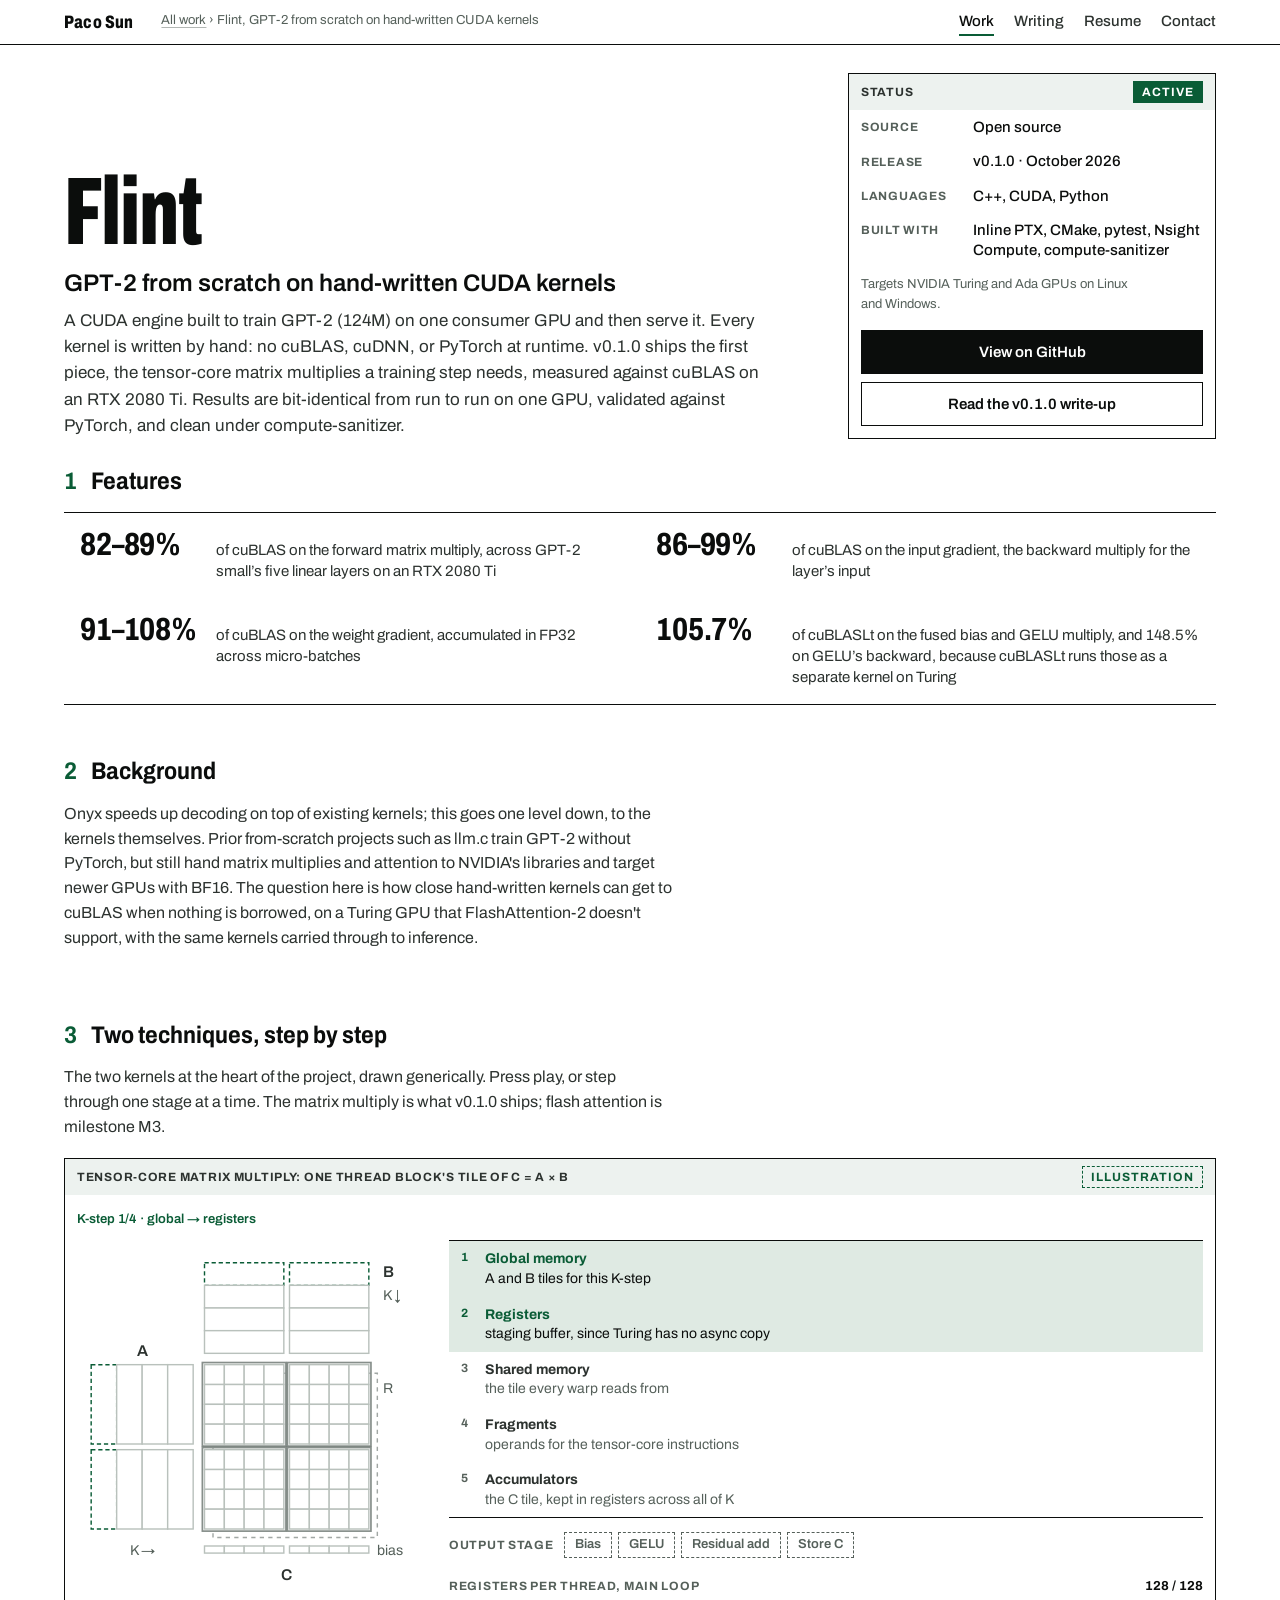
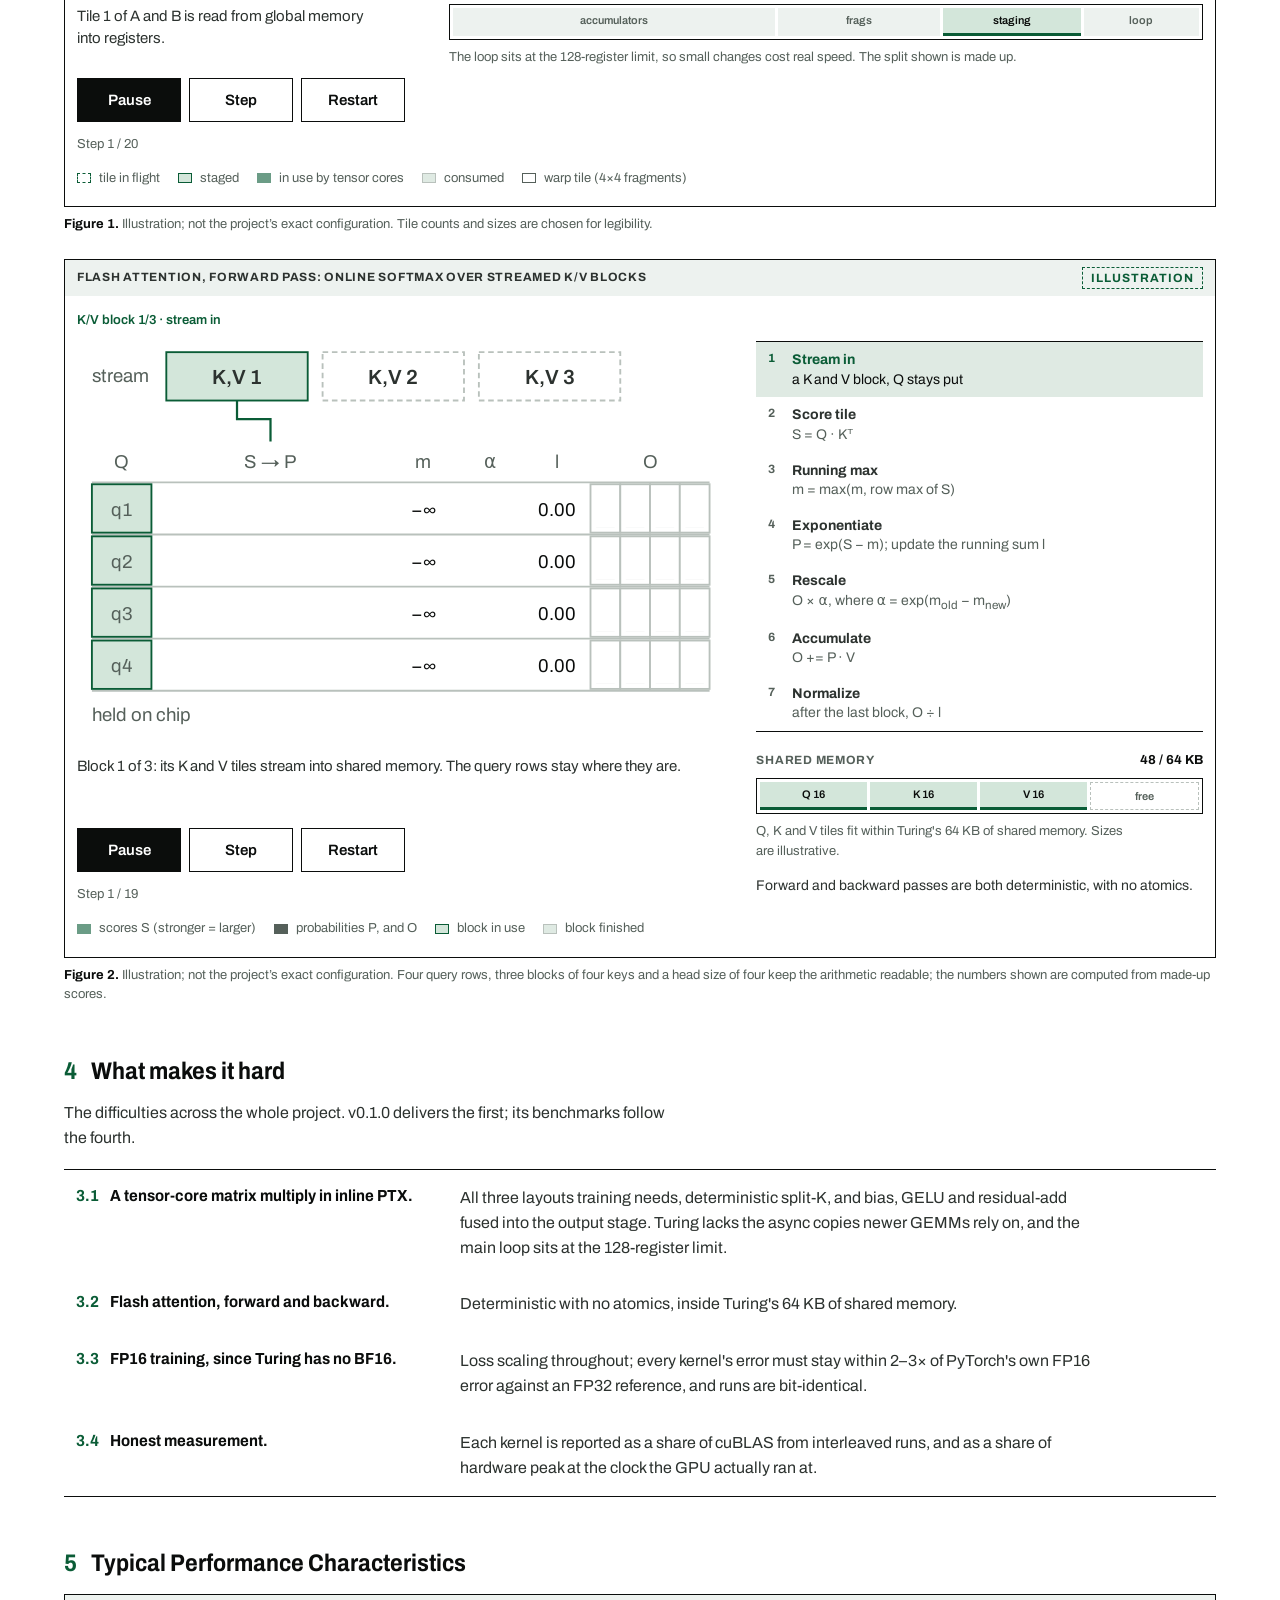
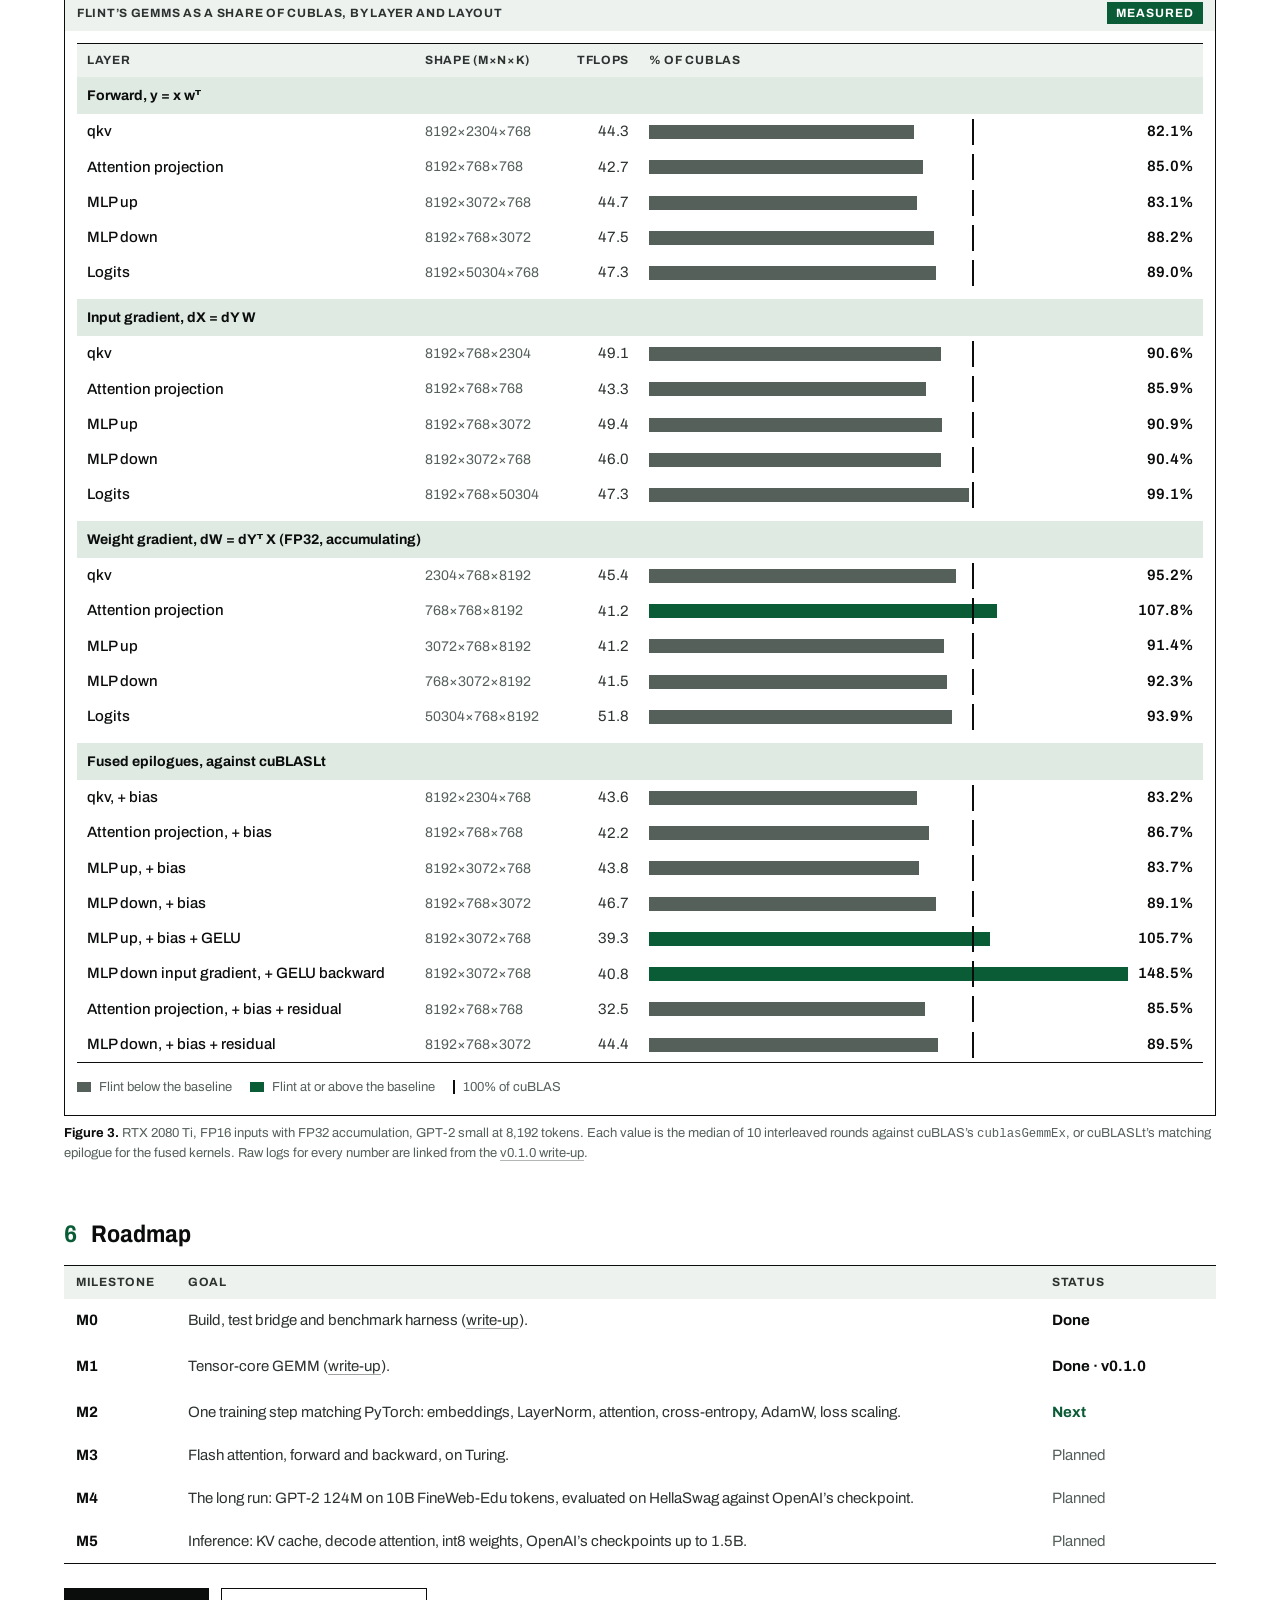
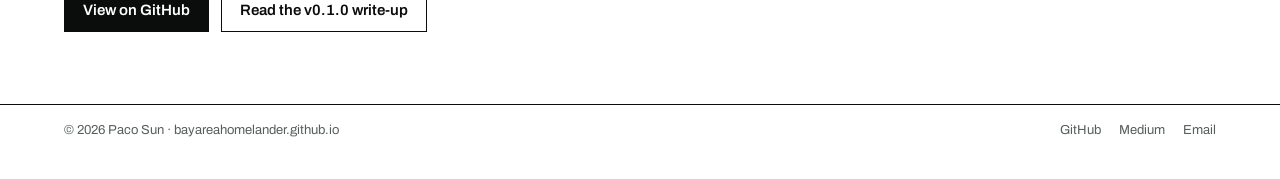
==== commit 456b31ba: "Present Flint v0.1.0 alongside Onyx Flint is public: active status, repo links, GEMM results from th" ====
--- a/flint/index.html
+++ b/flint/index.html
@@ -4,11 +4,11 @@
   <meta charset="utf-8">
   <meta name="viewport" content="width=device-width, initial-scale=1">
   <title>Flint · GPT-2 from scratch on hand-written CUDA kernels · Paco Sun</title>
-  <meta name="description" content="Flint, GPT-2 from scratch on hand-written CUDA kernels: a CUDA engine that trains GPT-2 (124M) on one consumer GPU and then serves it, with no cuBLAS, cuDNN, or PyTorch at runtime.">
+  <meta name="description" content="Flint, GPT-2 from scratch on hand-written CUDA kernels: a CUDA engine built to train GPT-2 (124M) on one consumer GPU and then serve it, with no cuBLAS, cuDNN, or PyTorch at runtime. v0.1.0 ships the tensor-core GEMMs, at 82-108% of cuBLAS on an RTX 2080 Ti.">
   <meta property="og:title" content="Flint · GPT-2 from scratch on hand-written CUDA kernels · Paco Sun">
-  <meta property="og:description" content="Flint, GPT-2 from scratch on hand-written CUDA kernels: a CUDA engine that trains GPT-2 (124M) on one consumer GPU and then serves it, with no cuBLAS, cuDNN, or PyTorch at runtime.">
+  <meta property="og:description" content="Flint, GPT-2 from scratch on hand-written CUDA kernels: a CUDA engine built to train GPT-2 (124M) on one consumer GPU and then serve it, with no cuBLAS, cuDNN, or PyTorch at runtime. v0.1.0 ships the tensor-core GEMMs, at 82-108% of cuBLAS on an RTX 2080 Ti.">
   <meta property="og:type" content="website">
-  <meta property="og:image" content="https://bayareahomelander.github.io/og/flint.png?v=3">
+  <meta property="og:image" content="https://bayareahomelander.github.io/og/flint.png?v=4">
   <meta property="og:image:width" content="2400">
   <meta property="og:image:height" content="1254">
   <meta property="og:image:alt" content="Flint, GPT-2 from scratch on hand-written CUDA kernels">
@@ -41,37 +41,49 @@
   </header>
 
   <main id="main">
-        <!-- Title block and status box -->
+    <!-- Title block and status box -->
     <section class="wrap front" id="flint" aria-labelledby="flint-title">
       <div class="title">
         <h1 id="flint-title">Flint <span class="h1-sub">GPT-2 from scratch on hand-written CUDA kernels</span></h1>
         <p class="desc">
-          A CUDA engine that trains GPT-2 (124M) on one consumer GPU and then serves it.
+          A CUDA engine built to train GPT-2 (124M) on one consumer GPU and then serve it.
           Every kernel is written by hand: no cuBLAS, cuDNN, or PyTorch at runtime.
-        </p>
-        <p class="desc early">
-          <strong>Early result:</strong> the matrix multiply already runs at over 80% of cuBLAS on
-          every GPT-2 layer shape. Full benchmarks and logs come with v0.1.
+          v0.1.0 ships the first piece, the tensor-core matrix multiplies a training step needs,
+          measured against cuBLAS on an RTX 2080 Ti. Results are bit-identical from run to run
+          on one GPU, validated against PyTorch, and clean under compute-sanitizer.
         </p>
       </div>
 
       <aside class="status-box" aria-labelledby="status-title">
-        <h2 class="box-head" id="status-title"><span>Status</span> <span class="badge badge-preview">Preview</span></h2>
+        <h2 class="box-head" id="status-title"><span>Status</span> <span class="badge badge-active">Active</span></h2>
         <dl class="box-list">
-          <div><dt>Stage</dt><dd>In progress</dd></div>
-          <div><dt>Release</dt><dd>v0.1 in December 2026</dd></div>
-          <div><dt>Built with</dt><dd>C++17, CUDA, Inline PTX, CMake, pytest, Nsight Compute, compute-sanitizer</dd></div>
+          <div><dt>Source</dt><dd>Open source</dd></div>
+          <div><dt>Release</dt><dd>v0.1.0 &middot; October 2026</dd></div>
+          <div><dt>Languages</dt><dd>C++, CUDA, Python</dd></div>
+          <div><dt>Built with</dt><dd>Inline PTX, CMake, pytest, Nsight Compute, compute-sanitizer</dd></div>
         </dl>
-        <p class="box-note">Private until v0.1. Targets NVIDIA Turing and Ada GPUs on Linux and Windows.</p>
+        <p class="box-note">Targets NVIDIA Turing and Ada GPUs on Linux and Windows.</p>
         <div class="box-act">
-          <a class="btn" href="#techniques">See the two techniques</a>
+          <a class="btn" href="https://github.com/bayareahomelander/Flint">View on GitHub</a>
+          <a class="btn btn-quiet" href="https://github.com/bayareahomelander/Flint/blob/main/docs/results/M1.md">Read the v0.1.0 write-up</a>
         </div>
       </aside>
     </section>
 
-    <!-- 1 Background -->
-    <section class="wrap sec first" aria-labelledby="bg-title">
-      <h2 class="sec-head" id="bg-title"><span class="num">1</span> Background</h2>
+    <!-- 1 Features -->
+    <section class="wrap sec first" aria-labelledby="feat-title">
+      <h2 class="sec-head" id="feat-title"><span class="num">1</span> Features</h2>
+      <ul class="feat" aria-label="Flint v0.1.0 results">
+        <li><strong>82&ndash;89%</strong><span>of cuBLAS on the forward matrix multiply, across GPT-2 small&rsquo;s five linear layers on an RTX 2080 Ti</span></li>
+        <li><strong>86&ndash;99%</strong><span>of cuBLAS on the input gradient, the backward multiply for the layer&rsquo;s input</span></li>
+        <li><strong>91&ndash;108%</strong><span>of cuBLAS on the weight gradient, accumulated in FP32 across micro-batches</span></li>
+        <li><strong>105.7%</strong><span>of cuBLASLt on the fused bias and GELU multiply, and 148.5% on GELU&rsquo;s backward, because cuBLASLt runs those as a separate kernel on Turing</span></li>
+      </ul>
+    </section>
+
+    <!-- 2 Two techniques -->
+    <section class="wrap sec" aria-labelledby="bg-title">
+      <h2 class="sec-head" id="bg-title"><span class="num">2</span> Background</h2>
       <p class="sec-lede">
         Onyx speeds up decoding on top of existing kernels; this goes one level down, to the
         kernels themselves. Prior from-scratch projects such as llm.c train GPT-2 without
@@ -82,12 +94,12 @@
       </p>
     </section>
 
-    <!-- 2 Two techniques -->
     <section class="wrap sec" id="techniques" aria-labelledby="viz-title">
-      <h2 class="sec-head" id="viz-title"><span class="num">2</span> Two techniques, step by step</h2>
+      <h2 class="sec-head" id="viz-title"><span class="num">3</span> Two techniques, step by step</h2>
       <p class="sec-lede">
         The two kernels at the heart of the project, drawn generically. Press play, or step
-        through one stage at a time.
+        through one stage at a time. The matrix multiply is what v0.1.0 ships; flash attention is
+        milestone M3.
       </p>
 
       <figure class="fig viz" data-viz="gemm" aria-labelledby="gemm-t">
@@ -216,7 +228,10 @@
 
     <!-- 3 What makes it hard -->
     <section class="wrap sec" aria-labelledby="hard-title">
-      <h2 class="sec-head" id="hard-title"><span class="num">3</span> What makes it hard</h2>
+      <h2 class="sec-head" id="hard-title"><span class="num">4</span> What makes it hard</h2>
+      <p class="sec-lede">
+        The difficulties across the whole project. v0.1.0 delivers the first; its benchmarks follow the fourth.
+      </p>
       <ol class="how">
         <li>
           <h3><span class="num">3.1</span> A tensor-core matrix multiply in inline PTX.</h3>
@@ -249,20 +264,85 @@
       </ol>
     </section>
 
-    <!-- 4 Roadmap -->
+    <!-- 4 Typical Performance Characteristics -->
+    <section class="wrap sec" id="perf" aria-labelledby="perf-title">
+      <h2 class="sec-head" id="perf-title"><span class="num">5</span> Typical Performance Characteristics</h2>
+      <figure class="fig fig-chart" id="flint-perf" aria-labelledby="chart-cap">
+        <div class="fig-frame">
+          <div class="fig-head"><span class="fig-title" id="chart-cap">Flint&rsquo;s GEMMs as a share of cuBLAS, by layer and layout</span><span class="badge badge-active">Measured</span></div>
+          <div class="fig-body">
+            <table class="bars">
+              <caption class="sr-only">Flint GEMM throughput and share of cuBLAS (cuBLASLt for the fused kernels) on an RTX 2080 Ti, at GPT-2 small&rsquo;s shapes</caption>
+              <thead>
+                <tr><th scope="col">Layer</th><th scope="col" class="shape">Shape (M&times;N&times;K)</th><th scope="col" class="n">TFLOPS</th><th scope="col">% of cuBLAS</th></tr>
+              </thead>
+              <tbody>
+                <tr class="grp"><th scope="colgroup" colspan="4">Forward, y = x w&#7488;</th></tr>
+                <tr style="--v:82.1"><th scope="row">qkv</th><td class="shape">8192&times;2304&times;768</td><td class="n">44.3</td><td><div class="cell"><span class="bar"></span><span class="val">82.1%</span></div></td></tr>
+                <tr style="--v:85.0"><th scope="row">Attention projection</th><td class="shape">8192&times;768&times;768</td><td class="n">42.7</td><td><div class="cell"><span class="bar"></span><span class="val">85.0%</span></div></td></tr>
+                <tr style="--v:83.1"><th scope="row">MLP up</th><td class="shape">8192&times;3072&times;768</td><td class="n">44.7</td><td><div class="cell"><span class="bar"></span><span class="val">83.1%</span></div></td></tr>
+                <tr style="--v:88.2"><th scope="row">MLP down</th><td class="shape">8192&times;768&times;3072</td><td class="n">47.5</td><td><div class="cell"><span class="bar"></span><span class="val">88.2%</span></div></td></tr>
+                <tr style="--v:89.0"><th scope="row">Logits</th><td class="shape">8192&times;50304&times;768</td><td class="n">47.3</td><td><div class="cell"><span class="bar"></span><span class="val">89.0%</span></div></td></tr>
+                <tr class="grp"><th scope="colgroup" colspan="4">Input gradient, dX = dY W</th></tr>
+                <tr style="--v:90.6"><th scope="row">qkv</th><td class="shape">8192&times;768&times;2304</td><td class="n">49.1</td><td><div class="cell"><span class="bar"></span><span class="val">90.6%</span></div></td></tr>
+                <tr style="--v:85.9"><th scope="row">Attention projection</th><td class="shape">8192&times;768&times;768</td><td class="n">43.3</td><td><div class="cell"><span class="bar"></span><span class="val">85.9%</span></div></td></tr>
+                <tr style="--v:90.9"><th scope="row">MLP up</th><td class="shape">8192&times;768&times;3072</td><td class="n">49.4</td><td><div class="cell"><span class="bar"></span><span class="val">90.9%</span></div></td></tr>
+                <tr style="--v:90.4"><th scope="row">MLP down</th><td class="shape">8192&times;3072&times;768</td><td class="n">46.0</td><td><div class="cell"><span class="bar"></span><span class="val">90.4%</span></div></td></tr>
+                <tr style="--v:99.1"><th scope="row">Logits</th><td class="shape">8192&times;768&times;50304</td><td class="n">47.3</td><td><div class="cell"><span class="bar"></span><span class="val">99.1%</span></div></td></tr>
+                <tr class="grp"><th scope="colgroup" colspan="4">Weight gradient, dW = dY&#7488; X (FP32, accumulating)</th></tr>
+                <tr style="--v:95.2"><th scope="row">qkv</th><td class="shape">2304&times;768&times;8192</td><td class="n">45.4</td><td><div class="cell"><span class="bar"></span><span class="val">95.2%</span></div></td></tr>
+                <tr class="hi" style="--v:107.8"><th scope="row">Attention projection</th><td class="shape">768&times;768&times;8192</td><td class="n">41.2</td><td><div class="cell"><span class="bar"></span><span class="val">107.8%</span></div></td></tr>
+                <tr style="--v:91.4"><th scope="row">MLP up</th><td class="shape">3072&times;768&times;8192</td><td class="n">41.2</td><td><div class="cell"><span class="bar"></span><span class="val">91.4%</span></div></td></tr>
+                <tr style="--v:92.3"><th scope="row">MLP down</th><td class="shape">768&times;3072&times;8192</td><td class="n">41.5</td><td><div class="cell"><span class="bar"></span><span class="val">92.3%</span></div></td></tr>
+                <tr style="--v:93.9"><th scope="row">Logits</th><td class="shape">50304&times;768&times;8192</td><td class="n">51.8</td><td><div class="cell"><span class="bar"></span><span class="val">93.9%</span></div></td></tr>
+                <tr class="grp"><th scope="colgroup" colspan="4">Fused epilogues, against cuBLASLt</th></tr>
+                <tr style="--v:83.2"><th scope="row">qkv, + bias</th><td class="shape">8192&times;2304&times;768</td><td class="n">43.6</td><td><div class="cell"><span class="bar"></span><span class="val">83.2%</span></div></td></tr>
+                <tr style="--v:86.7"><th scope="row">Attention projection, + bias</th><td class="shape">8192&times;768&times;768</td><td class="n">42.2</td><td><div class="cell"><span class="bar"></span><span class="val">86.7%</span></div></td></tr>
+                <tr style="--v:83.7"><th scope="row">MLP up, + bias</th><td class="shape">8192&times;3072&times;768</td><td class="n">43.8</td><td><div class="cell"><span class="bar"></span><span class="val">83.7%</span></div></td></tr>
+                <tr style="--v:89.1"><th scope="row">MLP down, + bias</th><td class="shape">8192&times;768&times;3072</td><td class="n">46.7</td><td><div class="cell"><span class="bar"></span><span class="val">89.1%</span></div></td></tr>
+                <tr class="hi" style="--v:105.7"><th scope="row">MLP up, + bias + GELU</th><td class="shape">8192&times;3072&times;768</td><td class="n">39.3</td><td><div class="cell"><span class="bar"></span><span class="val">105.7%</span></div></td></tr>
+                <tr class="hi" style="--v:148.5"><th scope="row">MLP down input gradient, + GELU backward</th><td class="shape">8192&times;3072&times;768</td><td class="n">40.8</td><td><div class="cell"><span class="bar"></span><span class="val">148.5%</span></div></td></tr>
+                <tr style="--v:85.5"><th scope="row">Attention projection, + bias + residual</th><td class="shape">8192&times;768&times;768</td><td class="n">32.5</td><td><div class="cell"><span class="bar"></span><span class="val">85.5%</span></div></td></tr>
+                <tr style="--v:89.5"><th scope="row">MLP down, + bias + residual</th><td class="shape">8192&times;768&times;3072</td><td class="n">44.4</td><td><div class="cell"><span class="bar"></span><span class="val">89.5%</span></div></td></tr>
+              </tbody>
+            </table>
+            <ul class="chart-key">
+              <li><span class="swatch gain" aria-hidden="true"></span>Flint below the baseline</li>
+              <li><span class="swatch hi" aria-hidden="true"></span>Flint at or above the baseline</li>
+              <li><span class="swatch ref" aria-hidden="true"></span>100% of cuBLAS</li>
+            </ul>
+          </div>
+        </div>
+        <figcaption class="fig-cap">
+          <b>Figure 3.</b> RTX 2080 Ti, FP16 inputs with FP32 accumulation, GPT-2 small at 8,192 tokens. Each value is
+          the median of 10 interleaved rounds against cuBLAS&rsquo;s <code>cublasGemmEx</code>, or cuBLASLt&rsquo;s matching
+          epilogue for the fused kernels. Raw logs for every number are linked from the
+          <a href="https://github.com/bayareahomelander/Flint/blob/main/docs/results/M1.md">v0.1.0 write-up</a>.
+        </figcaption>
+      </figure>
+    </section>
+
+    <!-- 5 Roadmap -->
     <section class="wrap sec" aria-labelledby="road-title">
-      <h2 class="sec-head" id="road-title"><span class="num">4</span> Roadmap</h2>
+      <h2 class="sec-head" id="road-title"><span class="num">6</span> Roadmap</h2>
       <table class="ds road">
-        <colgroup><col class="c-when"><col></colgroup>
+        <colgroup><col class="c-when"><col><col class="c-stat"></colgroup>
         <thead>
-          <tr><th scope="col">Date</th><th scope="col">Milestone</th></tr>
+          <tr><th scope="col">Milestone</th><th scope="col">Goal</th><th scope="col">Status</th></tr>
         </thead>
         <tbody>
-          <tr><th scope="row">Dec 2026</th><td data-label="Milestone"><b>v0.1:</b> the matrix multiply, benchmarked against cuBLAS.</td></tr>
-          <tr><th scope="row">2027</th><td data-label="Milestone"><b>Training:</b> GPT-2 124M end to end on these kernels.</td></tr>
-          <tr><th scope="row">2027</th><td data-label="Milestone"><b>Inference:</b> KV cache, decode attention split across thread blocks, int8 weight-only quantization, and each decode step captured as one CUDA graph. Measured against the memory-bandwidth limit and llama.cpp.</td></tr>
+          <tr><th scope="row">M0</th><td data-label="Goal">Build, test bridge and benchmark harness (<a href="https://github.com/bayareahomelander/Flint/blob/main/docs/results/M0.md">write-up</a>).</td><td data-label="Status" class="st done">Done</td></tr>
+          <tr><th scope="row">M1</th><td data-label="Goal">Tensor-core GEMM (<a href="https://github.com/bayareahomelander/Flint/blob/main/docs/results/M1.md">write-up</a>).</td><td data-label="Status" class="st done">Done &middot; v0.1.0</td></tr>
+          <tr><th scope="row">M2</th><td data-label="Goal">One training step matching PyTorch: embeddings, LayerNorm, attention, cross-entropy, AdamW, loss scaling.</td><td data-label="Status" class="st next">Next</td></tr>
+          <tr><th scope="row">M3</th><td data-label="Goal">Flash attention, forward and backward, on Turing.</td><td data-label="Status" class="st">Planned</td></tr>
+          <tr><th scope="row">M4</th><td data-label="Goal">The long run: GPT-2 124M on 10B FineWeb-Edu tokens, evaluated on HellaSwag against OpenAI&rsquo;s checkpoint.</td><td data-label="Status" class="st">Planned</td></tr>
+          <tr><th scope="row">M5</th><td data-label="Goal">Inference: KV cache, decode attention, int8 weights, OpenAI&rsquo;s checkpoints up to 1.5B.</td><td data-label="Status" class="st">Planned</td></tr>
         </tbody>
       </table>
+      <p class="cta-row">
+        <a class="btn" href="https://github.com/bayareahomelander/Flint">View on GitHub</a>
+        <a class="btn btn-quiet" href="https://github.com/bayareahomelander/Flint/blob/main/docs/results/M1.md">Read the v0.1.0 write-up</a>
+      </p>
     </section>
   </main>
 
--- a/site.css
+++ b/site.css
@@ -1,8 +1,8 @@
 /* site.css: the shared datasheet system.
-   A white sheet, black ink, one deep green for section numbers, rules and status.
-   Hairline-ruled tables with tinted header rows, one grotesk (Archivo, with its width
-   axis), square corners, no shadows. Page-agnostic: pages add their own layout in a
-   sibling stylesheet. */
+   A white sheet, black ink, one deep green for section numbers and status.
+   Booktabs tables (an ink rule above, a tinted header, an ink rule below; no verticals,
+   no row hairlines on desktop), one grotesk (Archivo, with its width axis), square
+   corners, no shadows. Page-agnostic: pages add their own layout in a sibling stylesheet. */
 
 /* ---------- Tokens ---------- */
 :root {
@@ -10,10 +10,10 @@
   --ink: #0b0d0c;
   --ink-2: #2c322f;
   --muted: #55605a;
-  --rule: #b9c1bc;          /* hairline between rows */
+  --rule: #b9c1bc;          /* light separator: stacked phone rows, quiet object outlines */
   --tint: #edf2ef;          /* table header rows */
   --tint-2: #dfeae3;        /* group rows, active row */
-  --accent: #0a5c36;        /* section numbers, rules, status */
+  --accent: #0a5c36;        /* section numbers, status */
   --accent-soft: #d3e6da;   /* verified wash */
   --on-accent: #ffffff;
 
@@ -127,8 +127,7 @@
 .sec { padding-top: 52px; }
 .sec-head {
   display: flex; align-items: baseline; gap: 0.6em;
-  margin-bottom: 14px; padding-bottom: 6px;
-  border-bottom: 1px solid var(--accent);
+  margin-bottom: 16px;
   font-size: 1.5rem; font-weight: 700; font-stretch: 88%; line-height: 1.2;
 }
 .sec-head .num { color: var(--accent); font-variant-numeric: tabular-nums; }
@@ -141,21 +140,14 @@
   border-top: 1px solid var(--ink); border-bottom: 1px solid var(--ink);
 }
 .ds caption { text-align: left; padding: 0 0 8px; font-size: 0.8125rem; color: var(--muted); caption-side: bottom; }
-.ds th, .ds td { padding: 9px 12px; text-align: left; vertical-align: top; font-weight: 400; }
+.ds th, .ds td { padding: 11px 12px; text-align: left; vertical-align: top; font-weight: 400; }
 .ds thead th {
-  background: var(--tint); border-bottom: 1px solid var(--ink);
+  background: var(--tint);
   font-size: 0.75rem; font-weight: 700; letter-spacing: 0.06em; text-transform: uppercase; color: var(--ink-2);
-  padding-block: 7px;
+  padding-block: 8px;
 }
 .ds tbody th[scope="row"] { font-weight: 700; }
-.ds tbody tr + tr > * { border-top: 1px solid var(--rule); }
-.ds tbody tr > * + * { border-left: 1px solid var(--rule); }
-.ds thead th + th { border-left: 1px solid var(--rule); }
-.ds tbody th[scope="colgroup"] {
-  background: var(--tint); font-size: 0.875rem; font-weight: 700; border-left: 0;
-  border-top: 1px solid var(--ink);
-}
-.ds tbody:first-of-type th[scope="colgroup"] { border-top: 0; }
+.ds tbody th[scope="colgroup"] { background: var(--tint-2); font-size: 0.875rem; font-weight: 700; padding-block: 8px; }
 .ds tbody tr[data-on] > * { background: var(--tint-2); }
 .ds tbody tr[data-on] > :first-child { color: var(--accent); }
 .ds .num-col { font-variant-numeric: tabular-nums; }
@@ -196,13 +188,13 @@
 .fig-frame { border: 1px solid var(--ink); background: var(--paper); }
 .fig-head {
   display: flex; align-items: center; justify-content: space-between; flex-wrap: wrap; gap: 4px 12px;
-  padding: 6px 12px; background: var(--tint); border-bottom: 1px solid var(--ink);
+  padding: 7px 12px; background: var(--tint);
   font-size: 0.75rem; font-weight: 700; letter-spacing: 0.06em; text-transform: uppercase; color: var(--ink-2);
 }
-.fig-body { padding: 14px 12px 16px; }
+.fig-body { padding: 16px 12px 18px; }
 .badge-illus { background: transparent; color: var(--accent); border-style: dashed; }
 .legend {
-  list-style: none; padding: 12px 0 0; margin: 14px 0 0; border-top: 1px solid var(--rule);
+  list-style: none; padding: 0; margin: 14px 0 0;
   display: flex; flex-wrap: wrap; gap: 8px 18px; font-size: 0.8125rem; color: var(--muted);
 }
 .legend li { display: flex; align-items: center; gap: 8px; }
@@ -222,18 +214,18 @@
 .status-box { border: 1px solid var(--ink); background: var(--paper); }
 .box-head {
   display: flex; align-items: center; justify-content: space-between; gap: 12px;
-  padding: 6px 12px; background: var(--tint); border-bottom: 1px solid var(--ink);
+  padding: 7px 12px; background: var(--tint);
   font-size: 0.75rem; font-weight: 700; letter-spacing: 0.06em; text-transform: uppercase; color: var(--ink-2);
 }
 .box-list > div {
   display: grid; grid-template-columns: 6.25rem minmax(0, 1fr); gap: 12px;
-  padding: 6px 12px; border-bottom: 1px solid var(--rule); font-size: 0.9375rem; line-height: 1.35;
+  padding: 7px 12px; font-size: 0.9375rem; line-height: 1.35;
 }
 .box-list dt { font-size: 0.75rem; font-weight: 700; letter-spacing: 0.06em; text-transform: uppercase; color: var(--muted); padding-top: 0.2em; }
 .box-list dd { font-weight: 500; }
 .pair { display: flex; gap: 18px; }
 .pair a { display: inline-flex; align-items: center; min-height: 24px; }
-.box-act { padding: 12px; }
+.box-act { padding: 8px 12px 12px; }
 .box-act .btn { width: 100%; }
 
 .sec.first { padding-top: 24px; }
@@ -296,7 +288,6 @@
   }
   .ds tbody tr { padding: 10px 0; }
   .ds tbody tr + tr { border-top: 1px solid var(--rule); }
-  .ds tbody tr + tr > *, .ds tbody tr > * + * { border: 0; }
   .ds th, .ds td { padding: 0; }
   .ds td[data-label] { position: relative; padding: 4px 0 4px 6.5rem; min-height: 24px; }
   .ds td[data-label]::before {
@@ -307,9 +298,8 @@
   .ds tbody tr[data-on] > * { background: transparent; }
   .ds tbody tr[data-on] { background: var(--tint-2); }
   .ds tbody tr:has(> th[scope="colgroup"]) { padding: 0; }
-  .ds tbody th[scope="colgroup"] { padding: 8px 12px; border-top: 1px solid var(--ink); }
-  .ds tbody:first-of-type th[scope="colgroup"] { border-top: 0; }
-  .ds tbody tr + tr:has(> th[scope="colgroup"]) { border-top: 0; }
+  .ds tbody th[scope="colgroup"] { padding: 8px 12px; }
+  .ds tbody tr + tr:has(> th[scope="colgroup"]), .ds tbody tr:has(> th[scope="colgroup"]) + tr { border-top: 0; }
 
   .notes tbody tr { padding-block: 12px; }
   .notes tbody th[scope="row"] { padding-block: 2px 4px; font-size: 1.0625rem; line-height: 1.5; }
@@ -330,4 +320,6 @@
 
 @media print {
   .skip, .strip nav { display: none; }
-}
+  /* Print keeps its ruled heading (resume.css recolors it to ink). */
+  .sec-head { padding-bottom: 6px; border-bottom: 1px solid var(--accent); }
+}
--- a/flint/flint.css
+++ b/flint/flint.css
@@ -16,14 +16,22 @@
   display: block; margin-top: 14px;
   font-size: 1.5rem; font-weight: 600; font-stretch: 100%; line-height: 1.2; letter-spacing: 0;
 }
-.early { color: var(--ink); }
 .box-note {
-  padding: 8px 12px; border-bottom: 1px solid var(--rule);
+  padding: 8px 12px;
   font-size: 0.8125rem; line-height: 1.5; color: var(--muted);
 }
 
-/* ---------- 1 Background ---------- */
-.sec.first .sec-lede { margin-bottom: 0; }
+/* ---------- 1 Features ---------- */
+.feat {
+  list-style: none; padding: 0; display: grid; grid-template-columns: repeat(2, minmax(0, 1fr));
+  border-top: 1px solid var(--ink); border-bottom: 1px solid var(--ink);
+}
+.feat li { display: grid; grid-template-columns: 7.5rem minmax(0, 1fr); gap: 16px; align-items: baseline; padding: 16px 16px; }
+.feat strong {
+  font-size: 2rem; font-weight: 750; font-stretch: 78%; line-height: 1; letter-spacing: -0.005em;
+  white-space: nowrap; font-variant-numeric: tabular-nums;
+}
+.feat span { font-size: 0.9375rem; line-height: 1.4; color: var(--ink-2); }
 
 /* ---------- 2 Two techniques: figures ---------- */
 .viz { margin-top: 0; }
@@ -44,19 +52,18 @@
 .viz-svg text.hd.on, .viz-svg text.num.hi { fill: var(--accent); }
 .viz-svg .rule { stroke: var(--rule); stroke-width: 1; }
 
-/* Step list: a ruled table of rows; the current row takes Group Tint with a green number. */
+/* Step list: rows set by space; the current row takes Group Tint with a green number. */
 .stages {
   list-style: none; margin: 0; padding: 0; counter-reset: st;
   border-top: 1px solid var(--ink); border-bottom: 1px solid var(--ink);
 }
 .stages li {
-  counter-increment: st; position: relative; padding: 7px 10px 7px 36px;
+  counter-increment: st; position: relative; padding: 8px 10px 8px 36px;
   font-size: 0.875rem; line-height: 1.4; color: var(--muted);
   transition: background-color 0.3s ease, color 0.3s ease;
 }
-.stages li + li { border-top: 1px solid var(--rule); }
 .stages li::before {
-  content: counter(st); position: absolute; left: 12px; top: 7px;
+  content: counter(st); position: absolute; left: 12px; top: 8px;
   font-size: 0.75rem; font-weight: 700; font-variant-numeric: tabular-nums; color: var(--muted);
 }
 .stages li b { display: block; font-weight: 700; color: var(--ink-2); }
@@ -139,16 +146,58 @@
 
 /* ---------- 3 What makes it hard ---------- */
 .how { list-style: none; padding: 0; border-top: 1px solid var(--ink); border-bottom: 1px solid var(--ink); }
-.how li { display: grid; grid-template-columns: minmax(0, 22rem) minmax(0, 1fr); gap: 0 32px; padding: 14px 12px; }
-.how li + li { border-top: 1px solid var(--rule); }
+.how li { display: grid; grid-template-columns: minmax(0, 22rem) minmax(0, 1fr); gap: 0 32px; padding: 16px 12px; }
 .how h3 { display: flex; align-items: baseline; gap: 0.7em; font-size: 1rem; font-weight: 700; font-stretch: 92%; line-height: 1.25; }
 .how .num { flex: none; color: var(--accent); font-variant-numeric: tabular-nums; }
 .how p { max-width: 70ch; color: var(--ink-2); }
 
-/* ---------- 4 Roadmap ---------- */
-.road .c-when { width: 9rem; }
+/* ---------- 4 Typical Performance Characteristics: bars ---------- */
+.fig-chart .fig-body { padding-top: 12px; }
+.fig-cap code { font-family: var(--mono); font-size: 0.95em; }
+.bars {
+  --max: 150; width: 100%; border-collapse: collapse; table-layout: fixed;
+  font-size: 0.9375rem; font-variant-numeric: tabular-nums; border-bottom: 1px solid var(--ink);
+}
+.bars thead th {
+  padding: 7px 10px; background: var(--tint); border-top: 1px solid var(--ink);
+  text-align: left; font-size: 0.75rem; font-weight: 700; letter-spacing: 0.06em; text-transform: uppercase; color: var(--ink-2);
+}
+.bars thead th.n { text-align: right; }
+.bars tr > :first-child { width: 30%; }
+.bars .shape { width: 9.5rem; }
+.bars .n { width: 4.5rem; }
+.bars tbody th, .bars tbody td { padding: 6px 10px; vertical-align: middle; text-align: left; font-weight: 400; }
+.bars tbody th[scope="row"] { font-weight: 500; line-height: 1.3; }
+.bars tbody td.shape { color: var(--muted); font-size: 0.875rem; white-space: nowrap; }
+.bars tbody td.n { text-align: right; color: var(--ink-2); }
+.bars tr.grp th { padding-block: 8px; background: var(--tint-2); font-size: 0.875rem; font-weight: 700; color: var(--ink); }
+.bars tbody tr.grp:not(:first-child) th { border-top: 8px solid var(--paper); }
+.bars .cell { position: relative; display: flex; align-items: center; gap: 10px; }
+.bars .val { position: absolute; right: 0; top: 50%; transform: translateY(-50%); min-width: 3.25rem; text-align: right; font-weight: 600; }
+.bars .cell { min-height: 14px; }
+/* The bar's scale is 0 to --max percent; the ink tick marks 100% of the baseline. */
+.bars .bar { display: block; flex: none; height: 14px; background: var(--muted); width: calc((100% - 3.75rem) * var(--v) / var(--max)); }
+.bars tr.hi .bar { background: var(--accent); }
+.bars .cell::after {
+  content: ""; position: absolute; top: -6px; bottom: -6px; width: 2px; background: var(--ink);
+  left: calc((100% - 3.75rem) * 100 / var(--max)); pointer-events: none;
+}
+.chart-key { list-style: none; padding: 0; margin: 14px 0 0; display: flex; flex-wrap: wrap; gap: 8px 18px; font-size: 0.8125rem; color: var(--muted); }
+.chart-key li { display: flex; align-items: center; gap: 8px; }
+.swatch { display: inline-block; width: 14px; height: 10px; }
+.swatch.gain { background: var(--muted); }
+.swatch.hi { background: var(--accent); }
+.swatch.ref { width: 2px; height: 14px; background: var(--ink); }
+
+/* ---------- 5 Roadmap ---------- */
+.road .c-when { width: 7rem; }
+.road .c-stat { width: 11rem; }
 .road td { color: var(--ink-2); }
-.road td b { color: var(--ink); }
+.road td.st { color: var(--muted); }
+.road td.st.done { color: var(--ink); font-weight: 700; }
+.road td.st.next { color: var(--accent); font-weight: 700; }
+.cta-row { display: flex; flex-wrap: wrap; gap: 12px; margin-top: 24px; }
+.box-act { display: grid; gap: 8px; }
 
 /* ---------- Tablet and phone ---------- */
 @media (max-width: 760px) {
@@ -156,8 +205,14 @@
   .viz-svg { max-width: 420px; margin-inline: auto; }
 
   .how li { grid-template-columns: minmax(0, 1fr); gap: 4px; padding: 12px 8px; }
-
-  /* Two columns: the date becomes the row's first line, the milestone follows without a label. */
+  .how li + li { border-top: 1px solid var(--rule); }
+
+  .feat { grid-template-columns: minmax(0, 1fr); }
+  .feat li { grid-template-columns: 6.25rem minmax(0, 1fr); gap: 12px; padding: 12px 8px; }
+  .feat li:nth-child(n+2) { border-top: 1px solid var(--rule); }
+  .feat strong { font-size: 1.75rem; }
+
+  /* The milestone becomes the row's first line; goal and status follow without labels. */
   .road tbody th[scope="row"] { padding-bottom: 2px; }
   .road td[data-label] { padding-left: 0; }
   .road td[data-label]::before { content: none; }
@@ -168,6 +223,26 @@
 }
 
 @media (max-width: 640px) {
+  .bars tr > :first-child { width: auto; }
+  .bars .n { width: auto; }
+  .bars thead th, .bars tbody th, .bars tbody td { padding-inline: 8px; }
+  .bars .bar { width: calc((100% - 3.5rem) * var(--v) / var(--max)); }
+  .bars .cell::after { left: calc((100% - 3.5rem) * 100 / var(--max)); }
+  .bars .val { min-width: 2.75rem; }
+  .bars .cell { min-height: 20px; }
+  /* Reflow: layer and TFLOPS on one line, the shape below, the bar full width. */
+  .bars, .bars tbody, .bars tr, .bars th, .bars td { display: block; }
+  .bars thead { position: absolute; width: 1px; height: 1px; overflow: hidden; clip-path: inset(50%); white-space: nowrap; }
+  .bars tbody tr:not(.grp) { display: grid; grid-template-columns: minmax(0, 1fr) auto; gap: 2px 12px; align-items: baseline; padding: 9px 0; }
+  .bars tbody tr:not(.grp) + tr:not(.grp) { border-top: 1px solid var(--rule); }
+  .bars tbody tr > * { width: auto; padding: 0; border: 0; }
+  .bars tbody tr.grp th { padding: 8px; border: 0; }
+  .bars tbody tr.grp:not(:first-child) { margin-top: 8px; }
+  .bars tbody tr.grp:not(:first-child) th { border-top: 0; }
+  .bars td.n { text-align: right; }
+  .bars td.n::after { content: " TFLOPS"; color: var(--muted); }
+  .bars td.shape { grid-column: 1 / -1; grid-row: 2; }
+  .bars td:last-child { grid-column: 1 / -1; grid-row: 3; margin-top: 4px; }
   .h1-sub { font-size: 1.3125rem; }
   .viz-controls .btn { flex: 1 1 auto; min-width: 0; padding-inline: 12px; }
 }
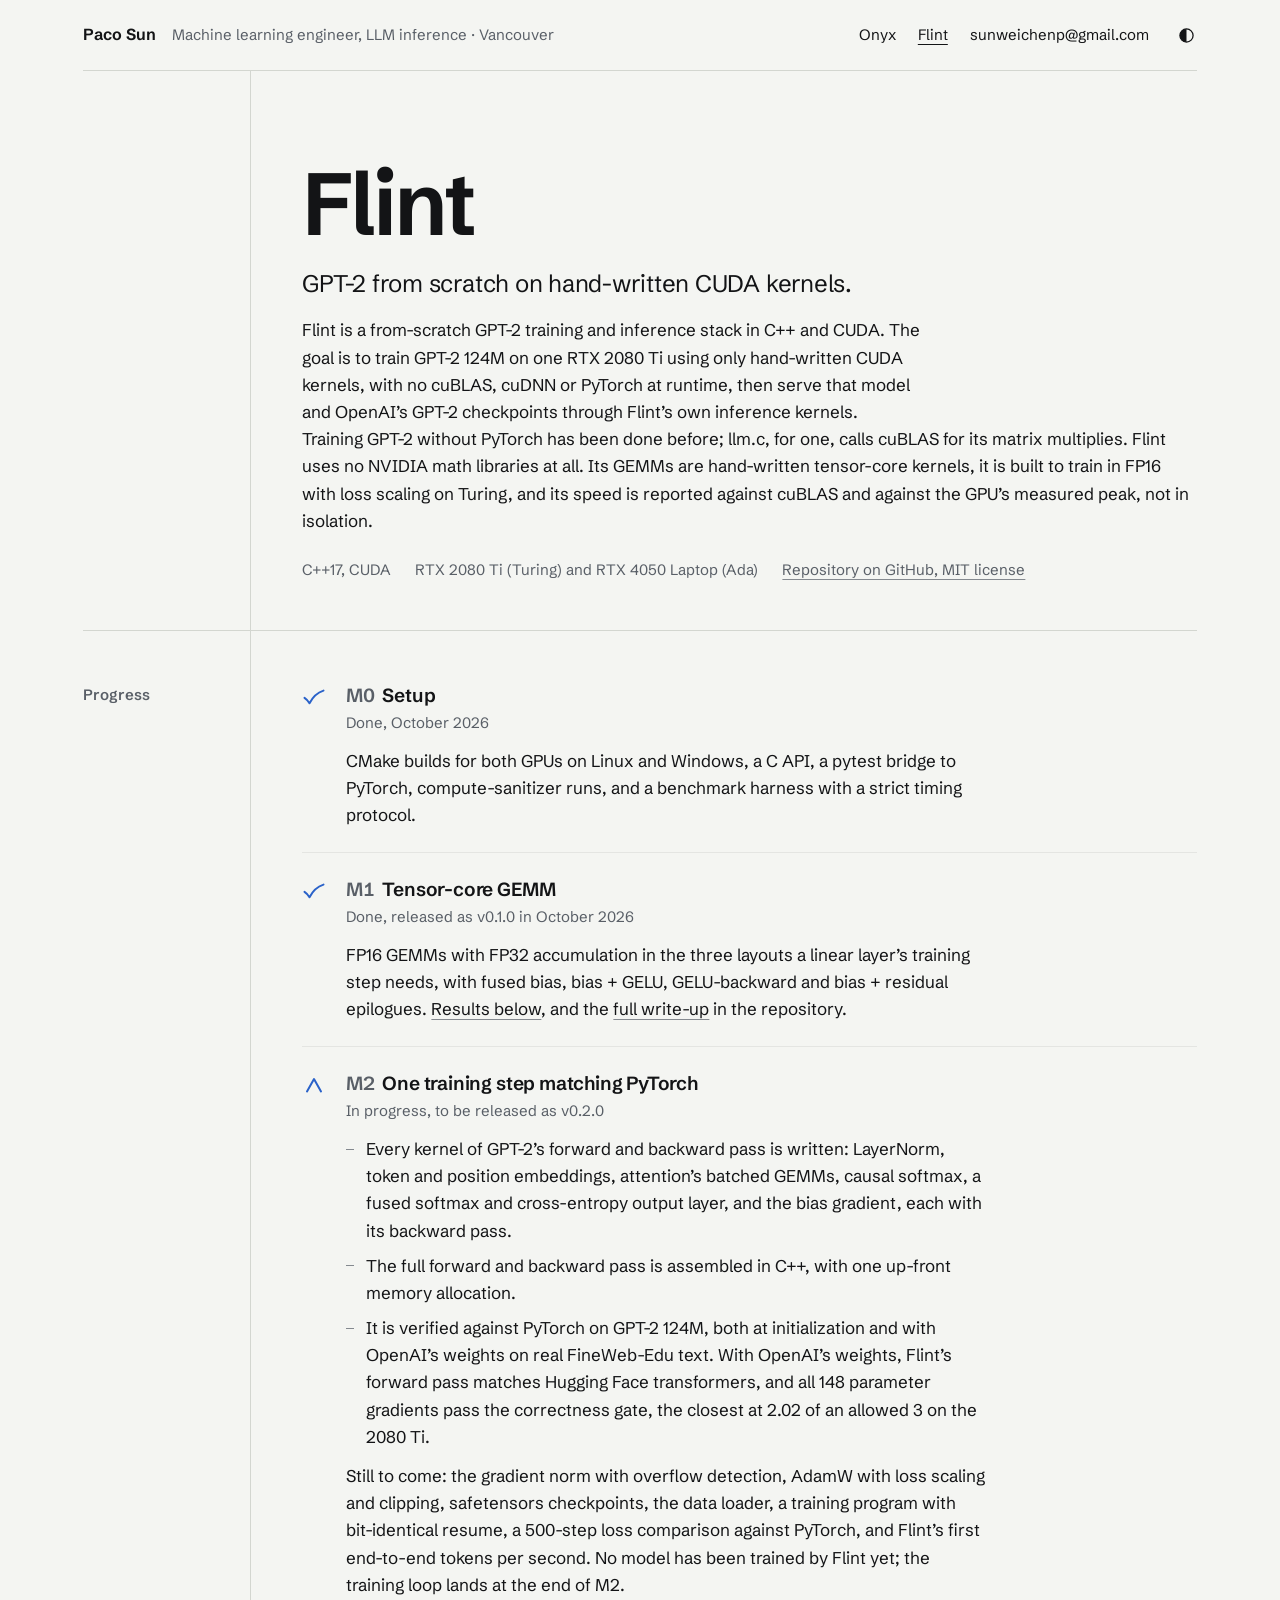
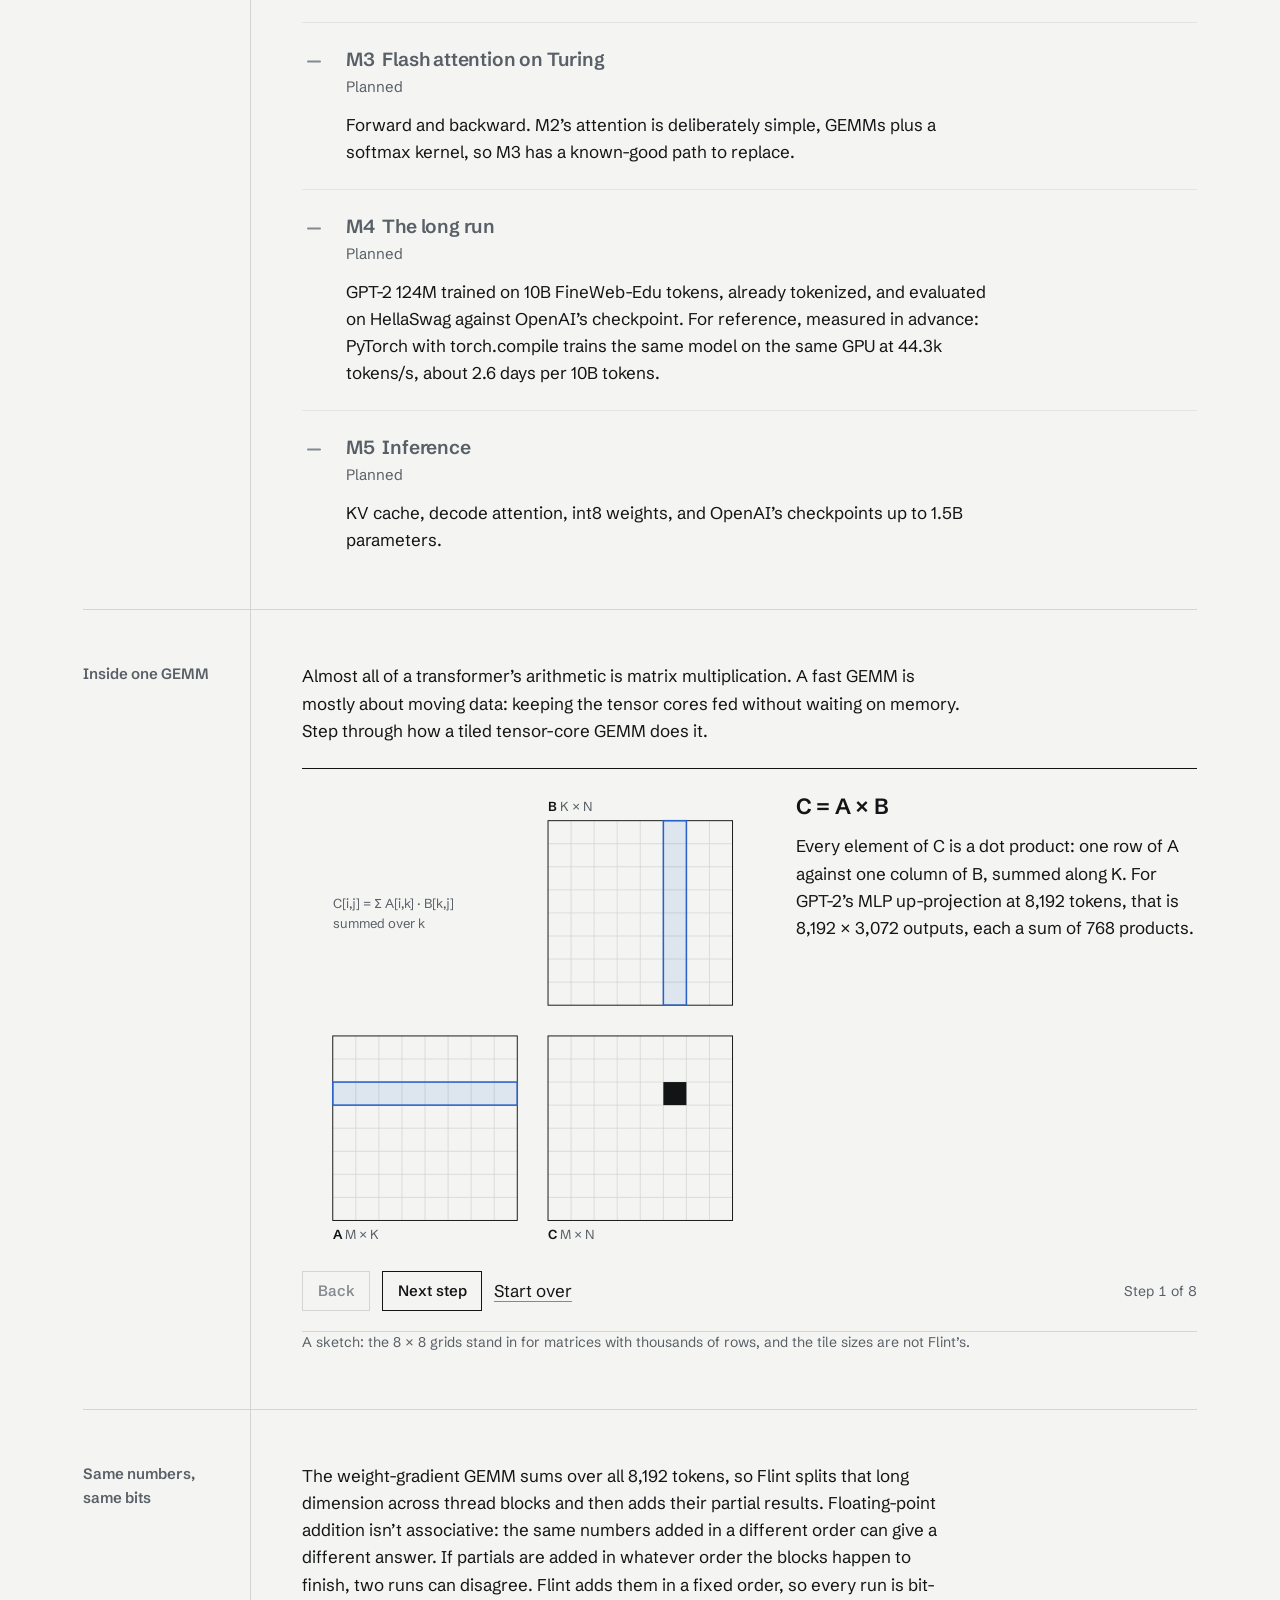
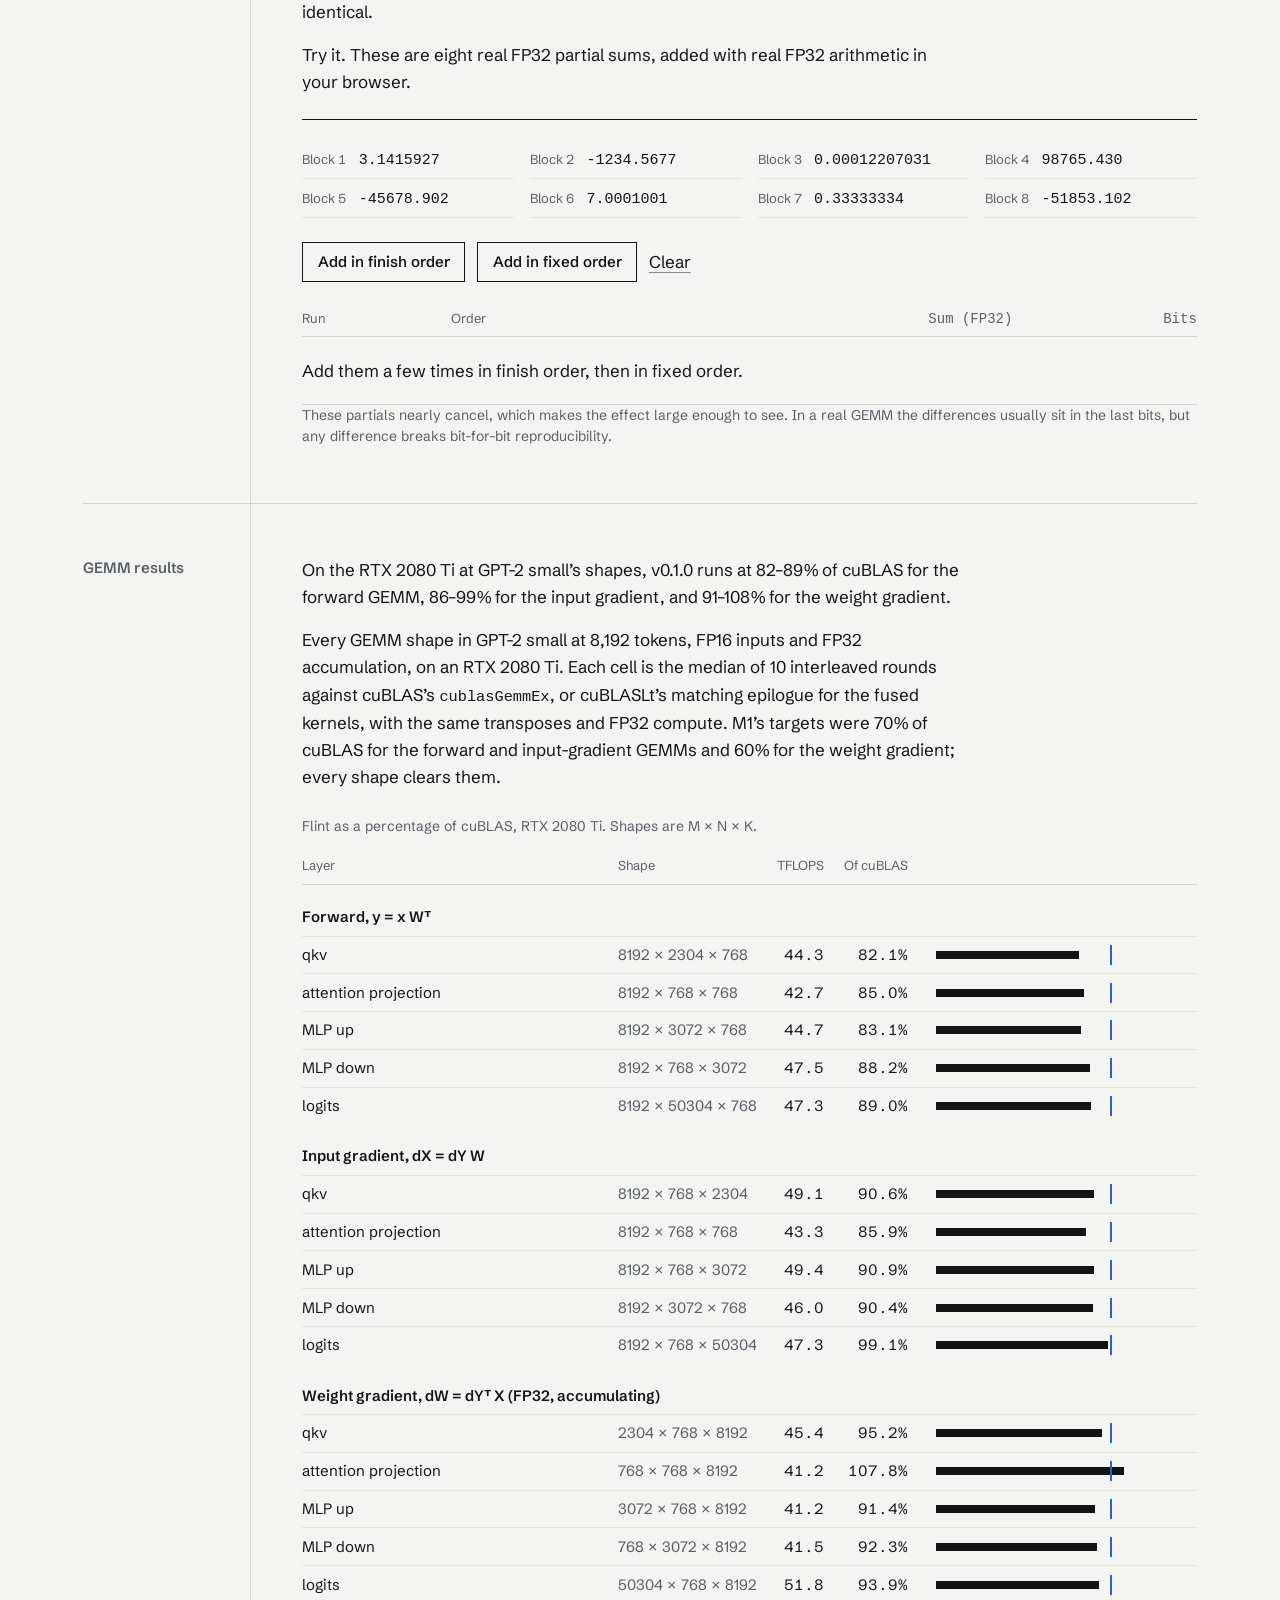
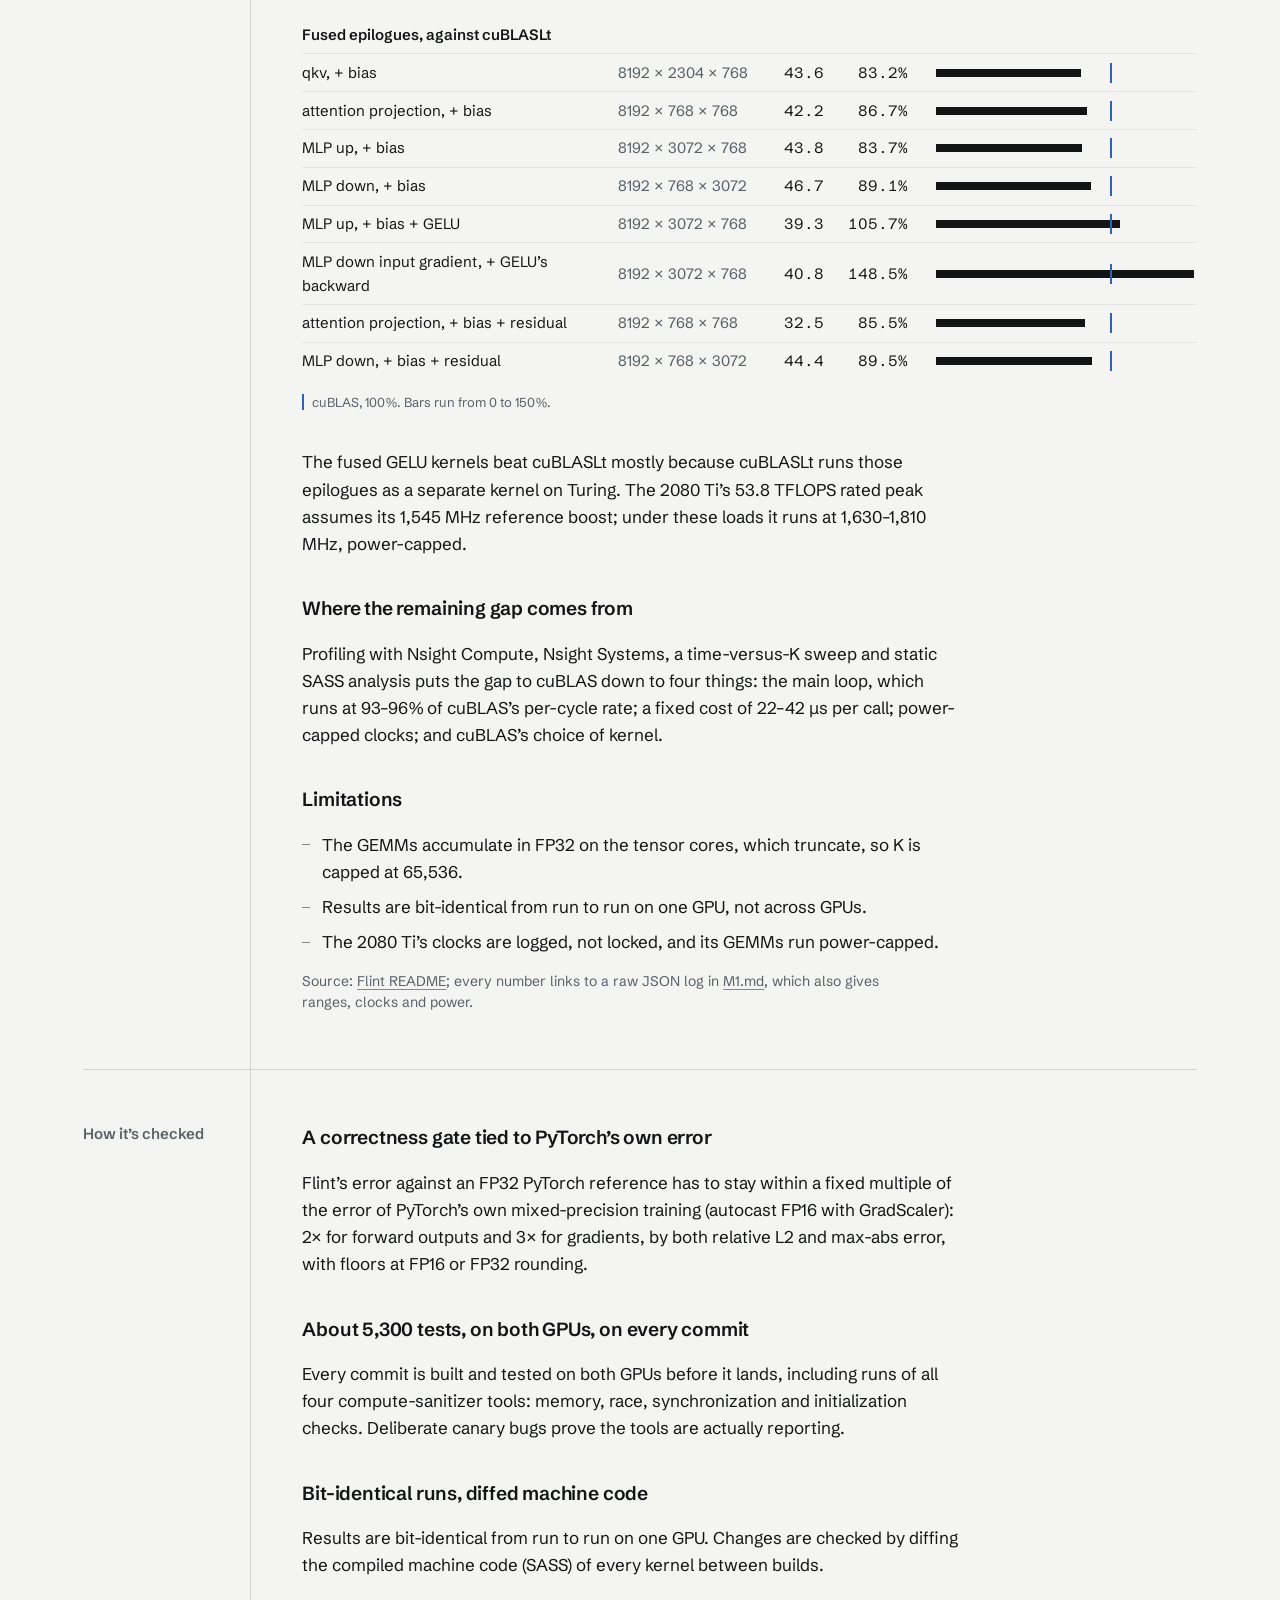
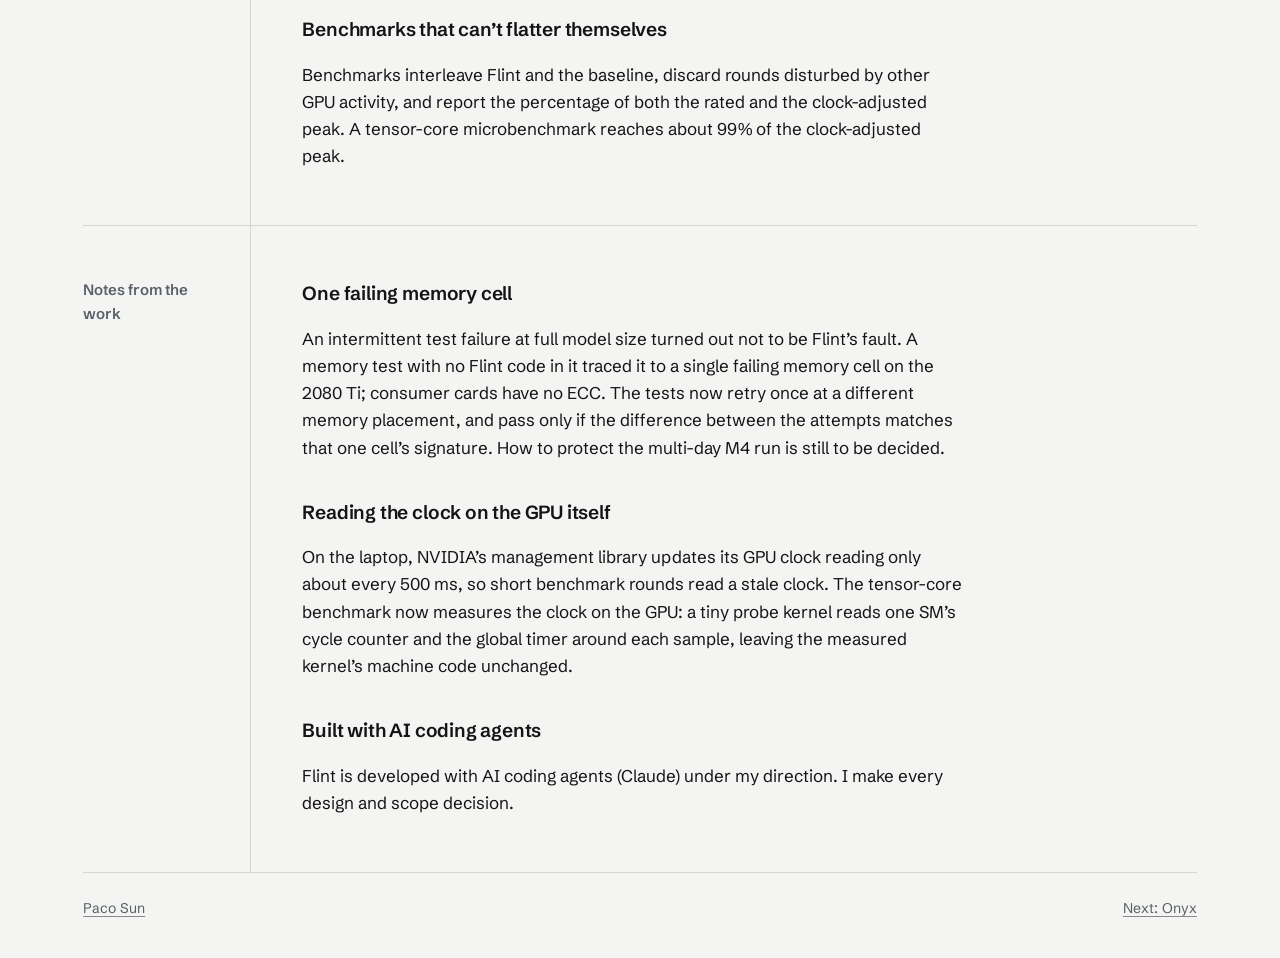
==== commit 921dae14: "Personal site: home page, Onyx and Flint project pages with demos" ====
--- a/flint/index.html
+++ b/flint/index.html
@@ -1,356 +1,258 @@
 <!doctype html>
 <html lang="en">
 <head>
-  <meta charset="utf-8">
-  <meta name="viewport" content="width=device-width, initial-scale=1">
-  <title>Flint · GPT-2 from scratch on hand-written CUDA kernels · Paco Sun</title>
-  <meta name="description" content="Flint, GPT-2 from scratch on hand-written CUDA kernels: a CUDA engine built to train GPT-2 (124M) on one consumer GPU and then serve it, with no cuBLAS, cuDNN, or PyTorch at runtime. v0.1.0 ships the tensor-core GEMMs, at 82-108% of cuBLAS on an RTX 2080 Ti.">
-  <meta property="og:title" content="Flint · GPT-2 from scratch on hand-written CUDA kernels · Paco Sun">
-  <meta property="og:description" content="Flint, GPT-2 from scratch on hand-written CUDA kernels: a CUDA engine built to train GPT-2 (124M) on one consumer GPU and then serve it, with no cuBLAS, cuDNN, or PyTorch at runtime. v0.1.0 ships the tensor-core GEMMs, at 82-108% of cuBLAS on an RTX 2080 Ti.">
-  <meta property="og:type" content="website">
-  <meta property="og:image" content="https://bayareahomelander.github.io/og/flint.png?v=4">
-  <meta property="og:image:width" content="2400">
-  <meta property="og:image:height" content="1254">
-  <meta property="og:image:alt" content="Flint, GPT-2 from scratch on hand-written CUDA kernels">
-  <meta property="og:url" content="https://bayareahomelander.github.io/flint/">
-  <meta name="twitter:card" content="summary_large_image">
-  <link rel="icon" href="data:image/svg+xml,%3Csvg xmlns='http://www.w3.org/2000/svg' viewBox='0 0 32 32'%3E%3Crect width='32' height='32' fill='%230a5c36'/%3E%3Ctext x='16' y='24' font-family='Arial,sans-serif' font-weight='700' font-size='22' fill='%23ffffff' text-anchor='middle'%3EP%3C/text%3E%3Ccircle cx='5.5' cy='5.5' r='2.5' fill='%23ffffff'/%3E%3C/svg%3E">
-  <link rel="preconnect" href="https://fonts.googleapis.com">
-  <link rel="preconnect" href="https://fonts.gstatic.com" crossorigin>
-  <link href="https://fonts.googleapis.com/css2?family=Archivo:wdth,wght@62..125,100..900&display=swap" rel="stylesheet">
-  <link rel="stylesheet" href="/site.css">
-  <script data-goatcounter="https://pacosun.goatcounter.com/count" async src="//gc.zgo.at/count.js"></script>
-  <script src="/analytics.js" defer></script>
-  <link rel="stylesheet" href="/flint/flint.css">
-  <script src="/flint/flint.js" defer></script>
+<meta charset="utf-8">
+<meta name="viewport" content="width=device-width, initial-scale=1">
+<title>Flint: GPT-2 from scratch on hand-written CUDA kernels · Paco Sun</title>
+<meta name="description" content="Flint is a from-scratch GPT-2 training and inference stack in C++ and CUDA, with no cuBLAS, cuDNN or PyTorch at runtime. v0.1.0: a hand-written tensor-core GEMM at 82–108% of cuBLAS. A training step matching PyTorch is in progress.">
+<meta property="og:type" content="article">
+<meta property="og:title" content="Flint: GPT-2 from scratch on hand-written CUDA kernels">
+<meta property="og:description" content="A hand-written FP16 tensor-core GEMM at 82–108% of cuBLAS across GPT-2’s layer shapes, bit-identical run to run. Step through how it works.">
+<meta property="og:url" content="https://bayareahomelander.github.io/flint/">
+<link rel="canonical" href="https://bayareahomelander.github.io/flint/">
+<link rel="icon" href="../favicon.svg" type="image/svg+xml">
+<link rel="preload" href="../assets/fonts/schibsted-grotesk-latin-wght.woff2" as="font" type="font/woff2" crossorigin>
+<link rel="stylesheet" href="../assets/site.css">
+<link rel="stylesheet" href="demo.css">
+<script>
+(function () {
+  try { var t = localStorage.getItem("theme"); if (t) document.documentElement.dataset.theme = t; } catch (e) {}
+})();
+</script>
+<script src="../assets/site.js" defer></script>
+<script src="demo.js" defer></script>
 </head>
 <body>
-  <a class="skip" href="#main">Skip to content</a>
-
-  <header class="strip">
-    <div class="wrap strip-in">
-      <a class="wordmark" href="/">Paco Sun</a>
-      <p class="docline"><a href="/#work">All work</a> &rsaquo; Flint, GPT-2 from scratch on hand-written CUDA kernels</p>
-      <nav aria-label="Site">
-        <a href="/#work" aria-current="true">Work</a>
-        <a href="/writing/">Writing</a>
-        <a href="/resume/">Resume</a>
-        <a href="/#contact">Contact</a>
-      </nav>
+<a class="skip" href="#main">Skip to content</a>
+<div class="wrap">
+  <header class="slug">
+    <div>
+      <p class="name"><a href="../">Paco Sun</a></p>
+      <span class="role">Machine learning engineer, LLM inference<span class="sep" aria-hidden="true"> · </span>Vancouver</span>
     </div>
+    <nav aria-label="Site">
+      <a href="../onyx/">Onyx</a>
+      <a href="./" aria-current="page">Flint</a>
+      <a href="mailto:sunweichenp@gmail.com">sunweichenp@gmail.com</a>
+      <button class="theme" type="button" data-theme-toggle aria-label="Switch theme">
+        <svg viewBox="0 0 20 20" aria-hidden="true"><circle cx="10" cy="10" r="7.75" fill="none" stroke="currentColor" stroke-width="1.5"/><path d="M10 2.25a7.75 7.75 0 0 0 0 15.5z" fill="currentColor"/></svg>
+      </button>
+    </nav>
   </header>
 
   <main id="main">
-    <!-- Title block and status box -->
-    <section class="wrap front" id="flint" aria-labelledby="flint-title">
-      <div class="title">
-        <h1 id="flint-title">Flint <span class="h1-sub">GPT-2 from scratch on hand-written CUDA kernels</span></h1>
-        <p class="desc">
-          A CUDA engine built to train GPT-2 (124M) on one consumer GPU and then serve it.
-          Every kernel is written by hand: no cuBLAS, cuDNN, or PyTorch at runtime.
-          v0.1.0 ships the first piece, the tensor-core matrix multiplies a training step needs,
-          measured against cuBLAS on an RTX 2080 Ti. Results are bit-identical from run to run
-          on one GPU, validated against PyTorch, and clean under compute-sanitizer.
-        </p>
-      </div>
-
-      <aside class="status-box" aria-labelledby="status-title">
-        <h2 class="box-head" id="status-title"><span>Status</span> <span class="badge badge-active">Active</span></h2>
-        <dl class="box-list">
-          <div><dt>Source</dt><dd>Open source</dd></div>
-          <div><dt>Release</dt><dd>v0.1.0 &middot; October 2026</dd></div>
-          <div><dt>Languages</dt><dd>C++, CUDA, Python</dd></div>
-          <div><dt>Built with</dt><dd>Inline PTX, CMake, pytest, Nsight Compute, compute-sanitizer</dd></div>
-        </dl>
-        <p class="box-note">Targets NVIDIA Turing and Ada GPUs on Linux and Windows.</p>
-        <div class="box-act">
-          <a class="btn" href="https://github.com/bayareahomelander/Flint">View on GitHub</a>
-          <a class="btn btn-quiet" href="https://github.com/bayareahomelander/Flint/blob/main/docs/results/M1.md">Read the v0.1.0 write-up</a>
-        </div>
-      </aside>
-    </section>
-
-    <!-- 1 Features -->
-    <section class="wrap sec first" aria-labelledby="feat-title">
-      <h2 class="sec-head" id="feat-title"><span class="num">1</span> Features</h2>
-      <ul class="feat" aria-label="Flint v0.1.0 results">
-        <li><strong>82&ndash;89%</strong><span>of cuBLAS on the forward matrix multiply, across GPT-2 small&rsquo;s five linear layers on an RTX 2080 Ti</span></li>
-        <li><strong>86&ndash;99%</strong><span>of cuBLAS on the input gradient, the backward multiply for the layer&rsquo;s input</span></li>
-        <li><strong>91&ndash;108%</strong><span>of cuBLAS on the weight gradient, accumulated in FP32 across micro-batches</span></li>
-        <li><strong>105.7%</strong><span>of cuBLASLt on the fused bias and GELU multiply, and 148.5% on GELU&rsquo;s backward, because cuBLASLt runs those as a separate kernel on Turing</span></li>
-      </ul>
-    </section>
-
-    <!-- 2 Two techniques -->
-    <section class="wrap sec" aria-labelledby="bg-title">
-      <h2 class="sec-head" id="bg-title"><span class="num">2</span> Background</h2>
-      <p class="sec-lede">
-        Onyx speeds up decoding on top of existing kernels; this goes one level down, to the
-        kernels themselves. Prior from-scratch projects such as llm.c train GPT-2 without
-        PyTorch, but still hand matrix multiplies and attention to NVIDIA's libraries and target
-        newer GPUs with BF16. The question here is how close hand-written kernels can get to
-        cuBLAS when nothing is borrowed, on a Turing GPU that FlashAttention-2 doesn't support,
-        with the same kernels carried through to inference.
-      </p>
-    </section>
-
-    <section class="wrap sec" id="techniques" aria-labelledby="viz-title">
-      <h2 class="sec-head" id="viz-title"><span class="num">3</span> Two techniques, step by step</h2>
-      <p class="sec-lede">
-        The two kernels at the heart of the project, drawn generically. Press play, or step
-        through one stage at a time. The matrix multiply is what v0.1.0 ships; flash attention is
-        milestone M3.
-      </p>
-
-      <figure class="fig viz" data-viz="gemm" aria-labelledby="gemm-t">
-        <div class="fig-frame">
-          <div class="fig-head">
-            <span class="fig-title" id="gemm-t">Tensor-core matrix multiply: one thread block's tile of C = A &times; B</span>
-            <span class="badge badge-illus">Illustration</span>
+    <section class="row title" aria-labelledby="top">
+      <div class="m"></div>
+      <div class="c">
+        <h1 id="top">Flint</h1>
+        <p class="standfirst">GPT-2 from scratch on hand-written CUDA kernels.</p>
+        <p>Flint is a from-scratch GPT-2 training and inference stack in C++ and CUDA. The goal is to train GPT-2 124M on one RTX 2080 Ti using only hand-written CUDA kernels, with no cuBLAS, cuDNN or PyTorch at runtime, then serve that model and OpenAI’s GPT-2 checkpoints through Flint’s own inference kernels.</p>
+        <p>Training GPT-2 without PyTorch has been done before; llm.c, for one, calls cuBLAS for its matrix multiplies. Flint uses no NVIDIA math libraries at all. Its GEMMs are hand-written tensor-core kernels, it is built to train in FP16 with loss scaling on Turing, and its speed is reported against cuBLAS and against the GPU’s measured peak, not in isolation.</p>
+        <p class="facts"><span>C++17, CUDA</span><span>RTX 2080 Ti (Turing) and RTX 4050 Laptop (Ada)</span><a href="https://github.com/bayareahomelander/Flint">Repository on GitHub, MIT license</a></p>
+      </div>
+    </section>
+
+    <section class="row" aria-labelledby="progress">
+      <div class="m"><h2 id="progress">Progress</h2></div>
+      <div class="c">
+        <ol class="milestones">
+          <li class="done">
+            <svg class="ms-mark" viewBox="0 0 24 18" aria-hidden="true"><path d="M2.5 9.8c2 1.3 3.6 3 5 5.4C10.4 9.6 15 4.7 21.5 2.6" fill="none" stroke="currentColor" stroke-width="2" stroke-linecap="round" stroke-linejoin="round"/></svg>
+            <div>
+              <h3><span class="ms-id">M0</span>Setup</h3>
+              <p class="ms-state">Done, October 2026</p>
+              <p>CMake builds for both GPUs on Linux and Windows, a C API, a pytest bridge to PyTorch, compute-sanitizer runs, and a benchmark harness with a strict timing protocol.</p>
+            </div>
+          </li>
+          <li class="done">
+            <svg class="ms-mark" viewBox="0 0 24 18" aria-hidden="true"><path d="M2.5 9.8c2 1.3 3.6 3 5 5.4C10.4 9.6 15 4.7 21.5 2.6" fill="none" stroke="currentColor" stroke-width="2" stroke-linecap="round" stroke-linejoin="round"/></svg>
+            <div>
+              <h3><span class="ms-id">M1</span>Tensor-core GEMM</h3>
+              <p class="ms-state">Done, released as v0.1.0 in October 2026</p>
+              <p>FP16 GEMMs with FP32 accumulation in the three layouts a linear layer’s training step needs, with fused bias, bias + GELU, GELU-backward and bias + residual epilogues. <a href="#results">Results below</a>, and the <a href="https://github.com/bayareahomelander/Flint/blob/main/docs/results/M1.md">full write-up</a> in the repository.</p>
+            </div>
+          </li>
+          <li class="active">
+            <svg class="ms-mark" viewBox="0 0 24 18" aria-hidden="true"><path d="M5 15.5 12 3l7 12.5" fill="none" stroke="currentColor" stroke-width="2" stroke-linecap="round" stroke-linejoin="round"/></svg>
+            <div>
+              <h3><span class="ms-id">M2</span>One training step matching PyTorch</h3>
+              <p class="ms-state">In progress, to be released as v0.2.0</p>
+              <ul class="dash">
+                <li>Every kernel of GPT-2’s forward and backward pass is written: LayerNorm, token and position embeddings, attention’s batched GEMMs, causal softmax, a fused softmax and cross-entropy output layer, and the bias gradient, each with its backward pass.</li>
+                <li>The full forward and backward pass is assembled in C++, with one up-front memory allocation.</li>
+                <li>It is verified against PyTorch on GPT-2 124M, both at initialization and with OpenAI’s weights on real FineWeb-Edu text. With OpenAI’s weights, Flint’s forward pass matches Hugging Face transformers, and all 148 parameter gradients pass the correctness gate, the closest at 2.02 of an allowed 3 on the 2080 Ti.</li>
+              </ul>
+              <p>Still to come: the gradient norm with overflow detection, AdamW with loss scaling and clipping, safetensors checkpoints, the data loader, a training program with bit-identical resume, a 500-step loss comparison against PyTorch, and Flint’s first end-to-end tokens per second. No model has been trained by Flint yet; the training loop lands at the end of M2.</p>
+            </div>
+          </li>
+          <li class="planned">
+            <svg class="ms-mark" viewBox="0 0 24 18" aria-hidden="true"><path d="M6 9.5h12" fill="none" stroke="currentColor" stroke-width="2" stroke-linecap="round"/></svg>
+            <div>
+              <h3><span class="ms-id">M3</span>Flash attention on Turing</h3>
+              <p class="ms-state">Planned</p>
+              <p>Forward and backward. M2’s attention is deliberately simple, GEMMs plus a softmax kernel, so M3 has a known-good path to replace.</p>
+            </div>
+          </li>
+          <li class="planned">
+            <svg class="ms-mark" viewBox="0 0 24 18" aria-hidden="true"><path d="M6 9.5h12" fill="none" stroke="currentColor" stroke-width="2" stroke-linecap="round"/></svg>
+            <div>
+              <h3><span class="ms-id">M4</span>The long run</h3>
+              <p class="ms-state">Planned</p>
+              <p>GPT-2 124M trained on 10B FineWeb-Edu tokens, already tokenized, and evaluated on HellaSwag against OpenAI’s checkpoint. For reference, measured in advance: PyTorch with torch.compile trains the same model on the same GPU at 44.3k tokens/s, about 2.6 days per 10B tokens.</p>
+            </div>
+          </li>
+          <li class="planned">
+            <svg class="ms-mark" viewBox="0 0 24 18" aria-hidden="true"><path d="M6 9.5h12" fill="none" stroke="currentColor" stroke-width="2" stroke-linecap="round"/></svg>
+            <div>
+              <h3><span class="ms-id">M5</span>Inference</h3>
+              <p class="ms-state">Planned</p>
+              <p>KV cache, decode attention, int8 weights, and OpenAI’s checkpoints up to 1.5B parameters.</p>
+            </div>
+          </li>
+        </ol>
+      </div>
+    </section>
+
+    <section class="row" aria-labelledby="demo">
+      <div class="m"><h2 id="demo">Inside one GEMM</h2></div>
+      <div class="c">
+        <div class="prose">
+          <p>Almost all of a transformer’s arithmetic is matrix multiplication. A fast GEMM is mostly about moving data: keeping the tensor cores fed without waiting on memory. Step through how a tiled tensor-core GEMM does it.</p>
+        </div>
+
+        <div class="demo gemm-demo" data-gemm>
+          <div class="gemm-body">
+            <svg class="gemm" viewBox="0 0 600 590" role="img" aria-labelledby="gemm-title" data-svg><title id="gemm-title">Matrices A, B and C, with the parts in use highlighted</title></svg>
+            <div class="gemm-side">
+              <p class="gemm-stage" data-stage></p>
+              <p class="status" data-status aria-live="polite"></p>
+            </div>
           </div>
-          <div class="fig-body">
-            <div class="phase" data-phase aria-hidden="true">&nbsp;</div>
-            <div class="viz-body">
-              <div class="viz-main">
-                <svg class="viz-svg" data-svg viewBox="0 0 240 246" role="img"
-                     aria-label="A matrix on the left, B matrix on top, and the C output tile, split into four warp tiles of tensor-core fragments. The K dimension is walked in four steps."></svg>
-                <p class="viz-now" data-now aria-live="polite"></p>
-                <div class="viz-controls">
-                  <button type="button" class="btn" data-act="play">Play</button>
-                  <button type="button" class="btn btn-quiet" data-act="step">Step</button>
-                  <button type="button" class="btn btn-quiet" data-act="restart">Restart</button>
-                  <span class="viz-count" data-count>Step 0 / 20</span>
-                </div>
-              </div>
-              <div class="viz-side">
-                <ol class="stages" aria-label="Where the tile is during a K-step" data-stages>
-                  <li><b>Global memory</b><span>A and B tiles for this K-step</span></li>
-                  <li><b>Registers</b><span>staging buffer, since Turing has no async copy</span></li>
-                  <li><b>Shared memory</b><span>the tile every warp reads from</span></li>
-                  <li><b>Fragments</b><span>operands for the tensor-core instructions</span></li>
-                  <li><b>Accumulators</b><span>the C tile, kept in registers across all of K</span></li>
-                </ol>
-                <ul class="epi" aria-label="Output stage, fused" data-epi>
-                  <li class="lbl">Output stage</li>
-                  <li>Bias</li><li>GELU</li><li>Residual add</li><li>Store C</li>
-                </ul>
-                <div class="meter" role="img" aria-label="Register budget: the main loop uses 128 of the 128 registers available per thread. Illustrative split between accumulators, fragments, staging and loop state.">
-                  <div class="meter-top">
-                    <span class="lab">Registers per thread, main loop</span>
-                    <span class="meter-val">128 / 128</span>
-                  </div>
-                  <div class="meter-bar" aria-hidden="true">
-                    <span class="m-seg" data-seg="acc" style="flex:56">accumulators</span>
-                    <span class="m-seg" data-seg="frag" style="flex:28">frags</span>
-                    <span class="m-seg" data-seg="stg" style="flex:24">staging</span>
-                    <span class="m-seg" data-seg="loop" style="flex:20">loop</span>
-                  </div>
-                  <p class="meter-note">The loop sits at the 128-register limit, so small changes cost real speed. The split shown is made up.</p>
-                </div>
-              </div>
-            </div>
-            <ul class="legend" aria-hidden="true">
-              <li><span class="sw fetch"></span>tile in flight</li>
-              <li><span class="sw stage"></span>staged</li>
-              <li><span class="sw acc"></span>in use by tensor cores</li>
-              <li><span class="sw done"></span>consumed</li>
-              <li><span class="sw warp"></span>warp tile (4&times;4 fragments)</li>
-            </ul>
-            <noscript><p class="viz-noscript">This step-through needs JavaScript.</p></noscript>
+          <div class="demo-controls">
+            <button class="btn quiet" type="button" data-back>Back</button>
+            <button class="btn" type="button" data-next>Next step</button>
+            <button class="textbtn" type="button" data-reset>Start over</button>
+            <span class="count" data-step></span>
           </div>
         </div>
-        <figcaption class="fig-cap">
-          <b>Figure 1.</b> Illustration; not the project’s exact configuration. Tile counts and sizes are chosen for legibility.
-        </figcaption>
-      </figure>
-
-      <figure class="fig viz wide" data-viz="attn" aria-labelledby="attn-t">
-        <div class="fig-frame">
-          <div class="fig-head">
-            <span class="fig-title" id="attn-t">Flash attention, forward pass: online softmax over streamed K/V blocks</span>
-            <span class="badge badge-illus">Illustration</span>
+        <p class="small demo-note">A sketch: the 8 × 8 grids stand in for matrices with thousands of rows, and the tile sizes are not Flint’s.</p>
+      </div>
+    </section>
+
+    <section class="row" aria-labelledby="order">
+      <div class="m"><h2 id="order">Same numbers, same bits</h2></div>
+      <div class="c">
+        <div class="prose">
+          <p>The weight-gradient GEMM sums over all 8,192 tokens, so Flint splits that long dimension across thread blocks and then adds their partial results. Floating-point addition isn’t associative: the same numbers added in a different order can give a different answer. If partials are added in whatever order the blocks happen to finish, two runs can disagree. Flint adds them in a fixed order, so every run is bit-identical.</p>
+          <p>Try it. These are eight real FP32 partial sums, added with real FP32 arithmetic in your browser.</p>
+        </div>
+
+        <div class="demo sum-demo" data-sum>
+          <ol class="partials code" data-partials aria-label="Eight partial sums"></ol>
+          <div class="demo-controls">
+            <button class="btn" type="button" data-random>Add in finish order</button>
+            <button class="btn" type="button" data-fixed>Add in fixed order</button>
+            <button class="textbtn" type="button" data-clear>Clear</button>
           </div>
-          <div class="fig-body">
-            <div class="phase" data-phase aria-hidden="true">&nbsp;</div>
-            <div class="viz-body">
-              <div class="viz-main">
-                <svg class="viz-svg" data-svg viewBox="0 0 348 214" role="img"
-                     aria-label="Four query rows held on chip. Three blocks of keys and values stream through. For each block the score tile, the running row max m, the rescale factor alpha, the running sum l and the output accumulator O are updated."></svg>
-                <p class="viz-now" data-now aria-live="polite"></p>
-                <div class="viz-controls">
-                  <button type="button" class="btn" data-act="play">Play</button>
-                  <button type="button" class="btn btn-quiet" data-act="step">Step</button>
-                  <button type="button" class="btn btn-quiet" data-act="restart">Restart</button>
-                  <span class="viz-count" data-count>Step 0 / 19</span>
-                </div>
-              </div>
-              <div class="viz-side">
-                <ol class="stages" aria-label="Stages of one K/V block" data-stages>
-                  <li><b>Stream in</b><span>a K and V block, Q stays put</span></li>
-                  <li><b>Score tile</b><span>S = Q &middot; K&#7488;</span></li>
-                  <li><b>Running max</b><span>m = max(m, row max of S)</span></li>
-                  <li><b>Exponentiate</b><span>P = exp(S &minus; m); update the running sum l</span></li>
-                  <li><b>Rescale</b><span>O &times; &alpha;, where &alpha; = exp(m<sub>old</sub> &minus; m<sub>new</sub>)</span></li>
-                  <li><b>Accumulate</b><span>O += P &middot; V</span></li>
-                  <li><b>Normalize</b><span>after the last block, O &divide; l</span></li>
-                </ol>
-                <div class="meter" role="img" aria-label="Shared-memory budget: Q, K and V tiles use 48 KB of the 64 KB available. Illustrative sizes.">
-                  <div class="meter-top">
-                    <span class="lab">Shared memory</span>
-                    <span class="meter-val">48 / 64 KB</span>
-                  </div>
-                  <div class="meter-bar" aria-hidden="true">
-                    <span class="m-seg" data-seg="q" style="flex:16">Q 16</span>
-                    <span class="m-seg" data-seg="k" style="flex:16">K 16</span>
-                    <span class="m-seg" data-seg="v" style="flex:16">V 16</span>
-                    <span class="m-seg free" style="flex:16">free</span>
-                  </div>
-                  <p class="meter-note">Q, K and V tiles fit within Turing's 64 KB of shared memory. Sizes are illustrative.</p>
-                </div>
-                <p class="viz-fact">Forward and backward passes are both deterministic, with no atomics.</p>
-              </div>
-            </div>
-            <ul class="legend" aria-hidden="true">
-              <li><span class="sw acc"></span>scores S (stronger = larger)</li>
-              <li><span class="sw pbar"></span>probabilities P, and O</li>
-              <li><span class="sw stage"></span>block in use</li>
-              <li><span class="sw done"></span>block finished</li>
-            </ul>
-            <noscript><p class="viz-noscript">This step-through needs JavaScript.</p></noscript>
-          </div>
-        </div>
-        <figcaption class="fig-cap">
-          <b>Figure 2.</b> Illustration; not the project’s exact configuration. Four query rows, three blocks of four keys and a head size of four keep
-          the arithmetic readable; the numbers shown are computed from made-up scores.
-        </figcaption>
-      </figure>
-    </section>
-
-    <!-- 3 What makes it hard -->
-    <section class="wrap sec" aria-labelledby="hard-title">
-      <h2 class="sec-head" id="hard-title"><span class="num">4</span> What makes it hard</h2>
-      <p class="sec-lede">
-        The difficulties across the whole project. v0.1.0 delivers the first; its benchmarks follow the fourth.
-      </p>
-      <ol class="how">
-        <li>
-          <h3><span class="num">3.1</span> A tensor-core matrix multiply in inline PTX.</h3>
-          <p>
-            All three layouts training needs, deterministic split-K, and bias, GELU and
-            residual-add fused into the output stage. Turing lacks the async copies newer GEMMs
-            rely on, and the main loop sits at the 128-register limit.
-          </p>
-        </li>
-        <li>
-          <h3><span class="num">3.2</span> Flash attention, forward and backward.</h3>
-          <p>
-            Deterministic with no atomics, inside Turing's 64 KB of shared memory.
-          </p>
-        </li>
-        <li>
-          <h3><span class="num">3.3</span> FP16 training, since Turing has no BF16.</h3>
-          <p>
-            Loss scaling throughout; every kernel's error must stay within <span class="nw">2–3&times;</span> of
-            PyTorch's own FP16 error against an FP32 reference, and runs are bit-identical.
-          </p>
-        </li>
-        <li>
-          <h3><span class="num">3.4</span> Honest measurement.</h3>
-          <p>
-            Each kernel is reported as a share of cuBLAS from interleaved runs, and as a share
-            of hardware peak at the clock the GPU actually ran at.
-          </p>
-        </li>
-      </ol>
-    </section>
-
-    <!-- 4 Typical Performance Characteristics -->
-    <section class="wrap sec" id="perf" aria-labelledby="perf-title">
-      <h2 class="sec-head" id="perf-title"><span class="num">5</span> Typical Performance Characteristics</h2>
-      <figure class="fig fig-chart" id="flint-perf" aria-labelledby="chart-cap">
-        <div class="fig-frame">
-          <div class="fig-head"><span class="fig-title" id="chart-cap">Flint&rsquo;s GEMMs as a share of cuBLAS, by layer and layout</span><span class="badge badge-active">Measured</span></div>
-          <div class="fig-body">
-            <table class="bars">
-              <caption class="sr-only">Flint GEMM throughput and share of cuBLAS (cuBLASLt for the fused kernels) on an RTX 2080 Ti, at GPT-2 small&rsquo;s shapes</caption>
-              <thead>
-                <tr><th scope="col">Layer</th><th scope="col" class="shape">Shape (M&times;N&times;K)</th><th scope="col" class="n">TFLOPS</th><th scope="col">% of cuBLAS</th></tr>
-              </thead>
-              <tbody>
-                <tr class="grp"><th scope="colgroup" colspan="4">Forward, y = x w&#7488;</th></tr>
-                <tr style="--v:82.1"><th scope="row">qkv</th><td class="shape">8192&times;2304&times;768</td><td class="n">44.3</td><td><div class="cell"><span class="bar"></span><span class="val">82.1%</span></div></td></tr>
-                <tr style="--v:85.0"><th scope="row">Attention projection</th><td class="shape">8192&times;768&times;768</td><td class="n">42.7</td><td><div class="cell"><span class="bar"></span><span class="val">85.0%</span></div></td></tr>
-                <tr style="--v:83.1"><th scope="row">MLP up</th><td class="shape">8192&times;3072&times;768</td><td class="n">44.7</td><td><div class="cell"><span class="bar"></span><span class="val">83.1%</span></div></td></tr>
-                <tr style="--v:88.2"><th scope="row">MLP down</th><td class="shape">8192&times;768&times;3072</td><td class="n">47.5</td><td><div class="cell"><span class="bar"></span><span class="val">88.2%</span></div></td></tr>
-                <tr style="--v:89.0"><th scope="row">Logits</th><td class="shape">8192&times;50304&times;768</td><td class="n">47.3</td><td><div class="cell"><span class="bar"></span><span class="val">89.0%</span></div></td></tr>
-                <tr class="grp"><th scope="colgroup" colspan="4">Input gradient, dX = dY W</th></tr>
-                <tr style="--v:90.6"><th scope="row">qkv</th><td class="shape">8192&times;768&times;2304</td><td class="n">49.1</td><td><div class="cell"><span class="bar"></span><span class="val">90.6%</span></div></td></tr>
-                <tr style="--v:85.9"><th scope="row">Attention projection</th><td class="shape">8192&times;768&times;768</td><td class="n">43.3</td><td><div class="cell"><span class="bar"></span><span class="val">85.9%</span></div></td></tr>
-                <tr style="--v:90.9"><th scope="row">MLP up</th><td class="shape">8192&times;768&times;3072</td><td class="n">49.4</td><td><div class="cell"><span class="bar"></span><span class="val">90.9%</span></div></td></tr>
-                <tr style="--v:90.4"><th scope="row">MLP down</th><td class="shape">8192&times;3072&times;768</td><td class="n">46.0</td><td><div class="cell"><span class="bar"></span><span class="val">90.4%</span></div></td></tr>
-                <tr style="--v:99.1"><th scope="row">Logits</th><td class="shape">8192&times;768&times;50304</td><td class="n">47.3</td><td><div class="cell"><span class="bar"></span><span class="val">99.1%</span></div></td></tr>
-                <tr class="grp"><th scope="colgroup" colspan="4">Weight gradient, dW = dY&#7488; X (FP32, accumulating)</th></tr>
-                <tr style="--v:95.2"><th scope="row">qkv</th><td class="shape">2304&times;768&times;8192</td><td class="n">45.4</td><td><div class="cell"><span class="bar"></span><span class="val">95.2%</span></div></td></tr>
-                <tr class="hi" style="--v:107.8"><th scope="row">Attention projection</th><td class="shape">768&times;768&times;8192</td><td class="n">41.2</td><td><div class="cell"><span class="bar"></span><span class="val">107.8%</span></div></td></tr>
-                <tr style="--v:91.4"><th scope="row">MLP up</th><td class="shape">3072&times;768&times;8192</td><td class="n">41.2</td><td><div class="cell"><span class="bar"></span><span class="val">91.4%</span></div></td></tr>
-                <tr style="--v:92.3"><th scope="row">MLP down</th><td class="shape">768&times;3072&times;8192</td><td class="n">41.5</td><td><div class="cell"><span class="bar"></span><span class="val">92.3%</span></div></td></tr>
-                <tr style="--v:93.9"><th scope="row">Logits</th><td class="shape">50304&times;768&times;8192</td><td class="n">51.8</td><td><div class="cell"><span class="bar"></span><span class="val">93.9%</span></div></td></tr>
-                <tr class="grp"><th scope="colgroup" colspan="4">Fused epilogues, against cuBLASLt</th></tr>
-                <tr style="--v:83.2"><th scope="row">qkv, + bias</th><td class="shape">8192&times;2304&times;768</td><td class="n">43.6</td><td><div class="cell"><span class="bar"></span><span class="val">83.2%</span></div></td></tr>
-                <tr style="--v:86.7"><th scope="row">Attention projection, + bias</th><td class="shape">8192&times;768&times;768</td><td class="n">42.2</td><td><div class="cell"><span class="bar"></span><span class="val">86.7%</span></div></td></tr>
-                <tr style="--v:83.7"><th scope="row">MLP up, + bias</th><td class="shape">8192&times;3072&times;768</td><td class="n">43.8</td><td><div class="cell"><span class="bar"></span><span class="val">83.7%</span></div></td></tr>
-                <tr style="--v:89.1"><th scope="row">MLP down, + bias</th><td class="shape">8192&times;768&times;3072</td><td class="n">46.7</td><td><div class="cell"><span class="bar"></span><span class="val">89.1%</span></div></td></tr>
-                <tr class="hi" style="--v:105.7"><th scope="row">MLP up, + bias + GELU</th><td class="shape">8192&times;3072&times;768</td><td class="n">39.3</td><td><div class="cell"><span class="bar"></span><span class="val">105.7%</span></div></td></tr>
-                <tr class="hi" style="--v:148.5"><th scope="row">MLP down input gradient, + GELU backward</th><td class="shape">8192&times;3072&times;768</td><td class="n">40.8</td><td><div class="cell"><span class="bar"></span><span class="val">148.5%</span></div></td></tr>
-                <tr style="--v:85.5"><th scope="row">Attention projection, + bias + residual</th><td class="shape">8192&times;768&times;768</td><td class="n">32.5</td><td><div class="cell"><span class="bar"></span><span class="val">85.5%</span></div></td></tr>
-                <tr style="--v:89.5"><th scope="row">MLP down, + bias + residual</th><td class="shape">8192&times;768&times;3072</td><td class="n">44.4</td><td><div class="cell"><span class="bar"></span><span class="val">89.5%</span></div></td></tr>
-              </tbody>
-            </table>
-            <ul class="chart-key">
-              <li><span class="swatch gain" aria-hidden="true"></span>Flint below the baseline</li>
-              <li><span class="swatch hi" aria-hidden="true"></span>Flint at or above the baseline</li>
-              <li><span class="swatch ref" aria-hidden="true"></span>100% of cuBLAS</li>
-            </ul>
-          </div>
-        </div>
-        <figcaption class="fig-cap">
-          <b>Figure 3.</b> RTX 2080 Ti, FP16 inputs with FP32 accumulation, GPT-2 small at 8,192 tokens. Each value is
-          the median of 10 interleaved rounds against cuBLAS&rsquo;s <code>cublasGemmEx</code>, or cuBLASLt&rsquo;s matching
-          epilogue for the fused kernels. Raw logs for every number are linked from the
-          <a href="https://github.com/bayareahomelander/Flint/blob/main/docs/results/M1.md">v0.1.0 write-up</a>.
-        </figcaption>
-      </figure>
-    </section>
-
-    <!-- 5 Roadmap -->
-    <section class="wrap sec" aria-labelledby="road-title">
-      <h2 class="sec-head" id="road-title"><span class="num">6</span> Roadmap</h2>
-      <table class="ds road">
-        <colgroup><col class="c-when"><col><col class="c-stat"></colgroup>
-        <thead>
-          <tr><th scope="col">Milestone</th><th scope="col">Goal</th><th scope="col">Status</th></tr>
-        </thead>
-        <tbody>
-          <tr><th scope="row">M0</th><td data-label="Goal">Build, test bridge and benchmark harness (<a href="https://github.com/bayareahomelander/Flint/blob/main/docs/results/M0.md">write-up</a>).</td><td data-label="Status" class="st done">Done</td></tr>
-          <tr><th scope="row">M1</th><td data-label="Goal">Tensor-core GEMM (<a href="https://github.com/bayareahomelander/Flint/blob/main/docs/results/M1.md">write-up</a>).</td><td data-label="Status" class="st done">Done &middot; v0.1.0</td></tr>
-          <tr><th scope="row">M2</th><td data-label="Goal">One training step matching PyTorch: embeddings, LayerNorm, attention, cross-entropy, AdamW, loss scaling.</td><td data-label="Status" class="st next">Next</td></tr>
-          <tr><th scope="row">M3</th><td data-label="Goal">Flash attention, forward and backward, on Turing.</td><td data-label="Status" class="st">Planned</td></tr>
-          <tr><th scope="row">M4</th><td data-label="Goal">The long run: GPT-2 124M on 10B FineWeb-Edu tokens, evaluated on HellaSwag against OpenAI&rsquo;s checkpoint.</td><td data-label="Status" class="st">Planned</td></tr>
-          <tr><th scope="row">M5</th><td data-label="Goal">Inference: KV cache, decode attention, int8 weights, OpenAI&rsquo;s checkpoints up to 1.5B.</td><td data-label="Status" class="st">Planned</td></tr>
-        </tbody>
-      </table>
-      <p class="cta-row">
-        <a class="btn" href="https://github.com/bayareahomelander/Flint">View on GitHub</a>
-        <a class="btn btn-quiet" href="https://github.com/bayareahomelander/Flint/blob/main/docs/results/M1.md">Read the v0.1.0 write-up</a>
-      </p>
+          <table class="sumlog">
+            <caption class="visually-hidden">Results of each run</caption>
+            <thead><tr><th scope="col">Run</th><th scope="col">Order</th><th scope="col" class="num">Sum (FP32)</th><th scope="col" class="num">Bits</th></tr></thead>
+            <tbody data-log></tbody>
+          </table>
+          <p class="status" data-sum-status aria-live="polite">Add them a few times in finish order, then in fixed order.</p>
+        </div>
+        <p class="small demo-note">These partials nearly cancel, which makes the effect large enough to see. In a real GEMM the differences usually sit in the last bits, but any difference breaks bit-for-bit reproducibility.</p>
+      </div>
+    </section>
+
+    <section class="row" aria-labelledby="results">
+      <div class="m"><h2 id="results">GEMM results</h2></div>
+      <div class="c">
+        <div class="prose">
+          <p>On the RTX 2080 Ti at GPT-2 small’s shapes, v0.1.0 runs at 82–89% of cuBLAS for the forward GEMM, 86–99% for the input gradient, and 91–108% for the weight gradient.</p>
+          <p>Every GEMM shape in GPT-2 small at 8,192 tokens, FP16 inputs and FP32 accumulation, on an RTX 2080 Ti. Each cell is the median of 10 interleaved rounds against cuBLAS’s <code>cublasGemmEx</code>, or cuBLASLt’s matching epilogue for the fused kernels, with the same transposes and FP32 compute. M1’s targets were 70% of cuBLAS for the forward and input-gradient GEMMs and 60% for the weight gradient; every shape clears them.</p>
+        </div>
+        <table class="chart flint-chart">
+          <caption>Flint as a percentage of cuBLAS, RTX 2080 Ti. Shapes are M × N × K.</caption>
+          <thead><tr><th scope="col">Layer</th><th scope="col" class="shape">Shape</th><th scope="col" class="num">TFLOPS</th><th scope="col" class="num">Of cuBLAS</th><th scope="col" class="barcell"><span class="visually-hidden">Bar</span></th></tr></thead>
+          <tbody>
+            <tr class="group"><th scope="rowgroup" colspan="5">Forward, y = x Wᵀ</th></tr>
+            <tr><th scope="row">qkv</th><td class="shape dim">8192 × 2304 × 768</td><td class="num">44.3</td><td class="num">82.1%</td><td class="barcell"><div class="bar" style="--v:54.73%;--base:66.67%"><i></i></div></td></tr>
+            <tr><th scope="row">attention projection</th><td class="shape dim">8192 × 768 × 768</td><td class="num">42.7</td><td class="num">85.0%</td><td class="barcell"><div class="bar" style="--v:56.67%;--base:66.67%"><i></i></div></td></tr>
+            <tr><th scope="row">MLP up</th><td class="shape dim">8192 × 3072 × 768</td><td class="num">44.7</td><td class="num">83.1%</td><td class="barcell"><div class="bar" style="--v:55.4%;--base:66.67%"><i></i></div></td></tr>
+            <tr><th scope="row">MLP down</th><td class="shape dim">8192 × 768 × 3072</td><td class="num">47.5</td><td class="num">88.2%</td><td class="barcell"><div class="bar" style="--v:58.8%;--base:66.67%"><i></i></div></td></tr>
+            <tr><th scope="row">logits</th><td class="shape dim">8192 × 50304 × 768</td><td class="num">47.3</td><td class="num">89.0%</td><td class="barcell"><div class="bar" style="--v:59.33%;--base:66.67%"><i></i></div></td></tr>
+            <tr class="group"><th scope="rowgroup" colspan="5">Input gradient, dX = dY W</th></tr>
+            <tr><th scope="row">qkv</th><td class="shape dim">8192 × 768 × 2304</td><td class="num">49.1</td><td class="num">90.6%</td><td class="barcell"><div class="bar" style="--v:60.4%;--base:66.67%"><i></i></div></td></tr>
+            <tr><th scope="row">attention projection</th><td class="shape dim">8192 × 768 × 768</td><td class="num">43.3</td><td class="num">85.9%</td><td class="barcell"><div class="bar" style="--v:57.27%;--base:66.67%"><i></i></div></td></tr>
+            <tr><th scope="row">MLP up</th><td class="shape dim">8192 × 768 × 3072</td><td class="num">49.4</td><td class="num">90.9%</td><td class="barcell"><div class="bar" style="--v:60.6%;--base:66.67%"><i></i></div></td></tr>
+            <tr><th scope="row">MLP down</th><td class="shape dim">8192 × 3072 × 768</td><td class="num">46.0</td><td class="num">90.4%</td><td class="barcell"><div class="bar" style="--v:60.27%;--base:66.67%"><i></i></div></td></tr>
+            <tr><th scope="row">logits</th><td class="shape dim">8192 × 768 × 50304</td><td class="num">47.3</td><td class="num">99.1%</td><td class="barcell"><div class="bar" style="--v:66.07%;--base:66.67%"><i></i></div></td></tr>
+            <tr class="group"><th scope="rowgroup" colspan="5">Weight gradient, dW = dYᵀ X (FP32, accumulating)</th></tr>
+            <tr><th scope="row">qkv</th><td class="shape dim">2304 × 768 × 8192</td><td class="num">45.4</td><td class="num">95.2%</td><td class="barcell"><div class="bar" style="--v:63.47%;--base:66.67%"><i></i></div></td></tr>
+            <tr><th scope="row">attention projection</th><td class="shape dim">768 × 768 × 8192</td><td class="num">41.2</td><td class="num">107.8%</td><td class="barcell"><div class="bar" style="--v:71.87%;--base:66.67%"><i></i></div></td></tr>
+            <tr><th scope="row">MLP up</th><td class="shape dim">3072 × 768 × 8192</td><td class="num">41.2</td><td class="num">91.4%</td><td class="barcell"><div class="bar" style="--v:60.93%;--base:66.67%"><i></i></div></td></tr>
+            <tr><th scope="row">MLP down</th><td class="shape dim">768 × 3072 × 8192</td><td class="num">41.5</td><td class="num">92.3%</td><td class="barcell"><div class="bar" style="--v:61.53%;--base:66.67%"><i></i></div></td></tr>
+            <tr><th scope="row">logits</th><td class="shape dim">50304 × 768 × 8192</td><td class="num">51.8</td><td class="num">93.9%</td><td class="barcell"><div class="bar" style="--v:62.6%;--base:66.67%"><i></i></div></td></tr>
+            <tr class="group"><th scope="rowgroup" colspan="5">Fused epilogues, against cuBLASLt</th></tr>
+            <tr><th scope="row">qkv, + bias</th><td class="shape dim">8192 × 2304 × 768</td><td class="num">43.6</td><td class="num">83.2%</td><td class="barcell"><div class="bar" style="--v:55.47%;--base:66.67%"><i></i></div></td></tr>
+            <tr><th scope="row">attention projection, + bias</th><td class="shape dim">8192 × 768 × 768</td><td class="num">42.2</td><td class="num">86.7%</td><td class="barcell"><div class="bar" style="--v:57.8%;--base:66.67%"><i></i></div></td></tr>
+            <tr><th scope="row">MLP up, + bias</th><td class="shape dim">8192 × 3072 × 768</td><td class="num">43.8</td><td class="num">83.7%</td><td class="barcell"><div class="bar" style="--v:55.8%;--base:66.67%"><i></i></div></td></tr>
+            <tr><th scope="row">MLP down, + bias</th><td class="shape dim">8192 × 768 × 3072</td><td class="num">46.7</td><td class="num">89.1%</td><td class="barcell"><div class="bar" style="--v:59.4%;--base:66.67%"><i></i></div></td></tr>
+            <tr><th scope="row">MLP up, + bias + GELU</th><td class="shape dim">8192 × 3072 × 768</td><td class="num">39.3</td><td class="num">105.7%</td><td class="barcell"><div class="bar" style="--v:70.47%;--base:66.67%"><i></i></div></td></tr>
+            <tr><th scope="row">MLP down input gradient, + GELU’s backward</th><td class="shape dim">8192 × 3072 × 768</td><td class="num">40.8</td><td class="num">148.5%</td><td class="barcell"><div class="bar" style="--v:99%;--base:66.67%"><i></i></div></td></tr>
+            <tr><th scope="row">attention projection, + bias + residual</th><td class="shape dim">8192 × 768 × 768</td><td class="num">32.5</td><td class="num">85.5%</td><td class="barcell"><div class="bar" style="--v:57%;--base:66.67%"><i></i></div></td></tr>
+            <tr><th scope="row">MLP down, + bias + residual</th><td class="shape dim">8192 × 768 × 3072</td><td class="num">44.4</td><td class="num">89.5%</td><td class="barcell"><div class="bar" style="--v:59.67%;--base:66.67%"><i></i></div></td></tr>
+          </tbody>
+        </table>
+        <p class="axis-note">cuBLAS, 100%. Bars run from 0 to 150%.</p>
+
+        <div class="prose" style="margin-top:2.25rem">
+          <p>The fused GELU kernels beat cuBLASLt mostly because cuBLASLt runs those epilogues as a separate kernel on Turing. The 2080 Ti’s 53.8 TFLOPS rated peak assumes its 1,545 MHz reference boost; under these loads it runs at 1,630–1,810 MHz, power-capped.</p>
+          <h3>Where the remaining gap comes from</h3>
+          <p>Profiling with Nsight Compute, Nsight Systems, a time-versus-K sweep and static SASS analysis puts the gap to cuBLAS down to four things: the main loop, which runs at 93–96% of cuBLAS’s per-cycle rate; a fixed cost of 22–42 µs per call; power-capped clocks; and cuBLAS’s choice of kernel.</p>
+          <h3>Limitations</h3>
+          <ul>
+            <li>The GEMMs accumulate in FP32 on the tensor cores, which truncate, so K is capped at 65,536.</li>
+            <li>Results are bit-identical from run to run on one GPU, not across GPUs.</li>
+            <li>The 2080 Ti’s clocks are logged, not locked, and its GEMMs run power-capped.</li>
+          </ul>
+          <p class="small">Source: <a href="https://github.com/bayareahomelander/Flint#gemm-results">Flint README</a>; every number links to a raw JSON log in <a href="https://github.com/bayareahomelander/Flint/blob/main/docs/results/M1.md">M1.md</a>, which also gives ranges, clocks and power.</p>
+        </div>
+      </div>
+    </section>
+
+    <section class="row" aria-labelledby="checks">
+      <div class="m"><h2 id="checks">How it’s checked</h2></div>
+      <div class="c prose">
+        <h3>A correctness gate tied to PyTorch’s own error</h3>
+        <p>Flint’s error against an FP32 PyTorch reference has to stay within a fixed multiple of the error of PyTorch’s own mixed-precision training (autocast FP16 with GradScaler): 2× for forward outputs and 3× for gradients, by both relative L2 and max-abs error, with floors at FP16 or FP32 rounding.</p>
+        <h3>About 5,300 tests, on both GPUs, on every commit</h3>
+        <p>Every commit is built and tested on both GPUs before it lands, including runs of all four compute-sanitizer tools: memory, race, synchronization and initialization checks. Deliberate canary bugs prove the tools are actually reporting.</p>
+        <h3>Bit-identical runs, diffed machine code</h3>
+        <p>Results are bit-identical from run to run on one GPU. Changes are checked by diffing the compiled machine code (SASS) of every kernel between builds.</p>
+        <h3>Benchmarks that can’t flatter themselves</h3>
+        <p>Benchmarks interleave Flint and the baseline, discard rounds disturbed by other GPU activity, and report the percentage of both the rated and the clock-adjusted peak. A tensor-core microbenchmark reaches about 99% of the clock-adjusted peak.</p>
+      </div>
+    </section>
+
+    <section class="row" aria-labelledby="notes">
+      <div class="m"><h2 id="notes">Notes from the work</h2></div>
+      <div class="c prose">
+        <h3>One failing memory cell</h3>
+        <p>An intermittent test failure at full model size turned out not to be Flint’s fault. A memory test with no Flint code in it traced it to a single failing memory cell on the 2080 Ti; consumer cards have no ECC. The tests now retry once at a different memory placement, and pass only if the difference between the attempts matches that one cell’s signature. How to protect the multi-day M4 run is still to be decided.</p>
+        <h3>Reading the clock on the GPU itself</h3>
+        <p>On the laptop, NVIDIA’s management library updates its GPU clock reading only about every 500 ms, so short benchmark rounds read a stale clock. The tensor-core benchmark now measures the clock on the GPU: a tiny probe kernel reads one SM’s cycle counter and the global timer around each sample, leaving the measured kernel’s machine code unchanged.</p>
+        <h3>Built with AI coding agents</h3>
+        <p>Flint is developed with AI coding agents (Claude) under my direction. I make every design and scope decision.</p>
+      </div>
     </section>
   </main>
 
   <footer class="foot">
-    <div class="wrap foot-in">
-      <span>&copy; 2026 Paco Sun · bayareahomelander.github.io</span>
-      <nav aria-label="Elsewhere"><a href="https://github.com/bayareahomelander">GitHub</a><a href="https://medium.com/@pacosun">Medium</a><a href="mailto:SunweichenP@Gmail.com">Email</a></nav>
-    </div>
+    <a href="../">Paco Sun</a>
+    <a href="../onyx/">Next: Onyx</a>
   </footer>
+</div>
 </body>
 </html>
--- a/assets/site.css
+++ b/assets/site.css
@@ -0,0 +1,460 @@
+@font-face {
+  font-family: "Schibsted Grotesk";
+  src: url("fonts/schibsted-grotesk-latin-wght.woff2") format("woff2");
+  font-weight: 400 900;
+  font-style: normal;
+  font-display: swap;
+}
+
+/* ---------- Palette: galley paper, ink, graphite, blue pencil ---------- */
+:root {
+  --paper: #f4f5f2;
+  --ink: #131416;
+  --graphite: #595f67;   /* secondary text, 5.6:1 on paper */
+  --pencil: #84898f;     /* drafts, large text only */
+  --rule: #d3d6d0;
+  --blue: #2a62c9;       /* editor's blue pencil: marks only */
+  --blue-wash: rgb(42 98 201 / 0.11);
+  --ink-wash: rgb(19 20 22 / 0.07);
+
+  --margin: 10.5rem;
+  --gutter: clamp(1.5rem, 4vw, 3.5rem);
+  --page: 76rem;
+  --ease: cubic-bezier(0.16, 1, 0.3, 1);
+  color-scheme: light;
+}
+
+:root[data-theme="dark"] {
+  --paper: #121315;
+  --ink: #ecede9;
+  --graphite: #a0a5ab;
+  --pencil: #6d7279;
+  --rule: #2b2e32;
+  --blue: #7ea6ff;
+  --blue-wash: rgb(126 166 255 / 0.14);
+  --ink-wash: rgb(236 237 233 / 0.08);
+  color-scheme: dark;
+}
+
+@media (prefers-color-scheme: dark) {
+  :root:not([data-theme="light"]) {
+    --paper: #121315;
+    --ink: #ecede9;
+    --graphite: #a0a5ab;
+    --pencil: #6d7279;
+    --rule: #2b2e32;
+    --blue: #7ea6ff;
+    --blue-wash: rgb(126 166 255 / 0.14);
+    --ink-wash: rgb(236 237 233 / 0.08);
+    color-scheme: dark;
+  }
+}
+
+/* ---------- Base ---------- */
+*, *::before, *::after { box-sizing: border-box; }
+
+html {
+  background: var(--paper);
+  color: var(--ink);
+  font-family: "Schibsted Grotesk", system-ui, sans-serif;
+  font-size: 100%;
+  line-height: 1.6;
+  -webkit-text-size-adjust: 100%;
+  text-size-adjust: 100%;
+  scrollbar-color: var(--pencil) var(--paper);
+  caret-color: var(--blue);
+}
+
+body {
+  margin: 0;
+  font-size: 1.0625rem;
+  -webkit-font-smoothing: antialiased;
+}
+
+::selection { background: var(--blue); color: var(--paper); }
+
+a {
+  color: inherit;
+  text-decoration-line: underline;
+  text-decoration-thickness: 1px;
+  text-decoration-color: var(--pencil);
+  text-underline-offset: 0.24em;
+  transition: text-decoration-color 0.15s var(--ease), color 0.15s var(--ease);
+}
+a:hover { text-decoration-color: var(--blue); }
+
+:focus-visible {
+  outline: 2px solid var(--blue);
+  outline-offset: 3px;
+  border-radius: 1px;
+}
+
+h1, h2, h3, p, ul, ol, figure { margin: 0; }
+ul, ol { padding: 0; }
+
+.visually-hidden {
+  position: absolute !important;
+  width: 1px; height: 1px;
+  overflow: hidden;
+  clip-path: inset(50%);
+  white-space: nowrap;
+}
+
+.skip {
+  position: absolute;
+  left: 1rem; top: -3rem;
+  background: var(--ink); color: var(--paper);
+  padding: 0.5rem 0.75rem;
+  z-index: 10;
+}
+.skip:focus { top: 1rem; }
+
+/* ---------- Page frame ---------- */
+.wrap {
+  max-width: var(--page);
+  margin: 0 auto;
+  padding: 0 var(--gutter);
+}
+
+.slug {
+  display: flex;
+  flex-wrap: wrap;
+  align-items: baseline;
+  justify-content: space-between;
+  gap: 0.5rem 2rem;
+  padding: 1.375rem 0;
+  border-bottom: 1px solid var(--rule);
+  font-size: 0.9375rem;
+}
+
+.slug .name {
+  font-size: 1rem;
+  font-weight: 650;
+  letter-spacing: -0.005em;
+  display: inline;
+}
+.slug .name a { text-decoration: none; }
+.slug .role { color: var(--graphite); margin-left: 0.75rem; }
+
+.slug nav {
+  display: flex;
+  flex-wrap: wrap;
+  align-items: center;
+  gap: 0.25rem 1.375rem;
+}
+.slug nav a { text-decoration-color: transparent; }
+.slug nav a:hover { text-decoration-color: var(--blue); }
+.slug nav a[aria-current="page"] { text-decoration-color: var(--ink); }
+
+.theme {
+  appearance: none;
+  border: 0;
+  background: none;
+  color: inherit;
+  width: 2rem; height: 2rem;
+  margin: -0.5rem -0.375rem -0.5rem 0;
+  display: inline-grid;
+  place-items: center;
+  cursor: pointer;
+  align-self: center;
+}
+.theme svg { width: 1.0625rem; height: 1.0625rem; }
+
+/* Two columns: the ruled margin carries headings and marks */
+.row {
+  display: grid;
+  grid-template-columns: var(--margin) minmax(0, 1fr);
+}
+.row + .row { border-top: 1px solid var(--rule); }
+
+.row > .m {
+  border-right: 1px solid var(--rule);
+  padding: 3.25rem 1.5rem 3.25rem 0;
+}
+.row > .c {
+  padding: 3.25rem 0 3.5rem var(--gutter);
+  min-width: 0;
+}
+
+.m h2 {
+  font-size: 0.9375rem;
+  font-weight: 600;
+  color: var(--graphite);
+  letter-spacing: 0;
+  position: sticky;
+  top: 1.5rem;
+}
+
+/* ---------- Hero sentence ---------- */
+.hero > .m { padding-top: clamp(4.5rem, 13vh, 8.5rem); }
+.hero > .c { padding-top: clamp(4rem, 12vh, 8rem); padding-bottom: clamp(3.5rem, 9vh, 6rem); }
+
+.lede {
+  font-size: clamp(2.5rem, 1.25rem + 4.4vw, 5.5rem);
+  line-height: 1.03;
+  letter-spacing: -0.032em;
+  font-weight: 620;
+  max-width: 13.5em;
+  text-wrap: balance;
+}
+
+.lede .w {
+  transition: color 0.24s var(--ease), opacity 0.24s var(--ease);
+  text-decoration-line: line-through;
+  text-decoration-thickness: 0.07em;
+  text-decoration-color: transparent;
+  text-decoration-skip-ink: none;
+}
+.motion .lede .w { opacity: 0; }
+.motion .lede .w.draft { opacity: 1; color: var(--pencil); }
+.motion .lede .w.ink { opacity: 1; color: var(--ink); }
+.motion .lede .w.reject { opacity: 1; color: var(--pencil); text-decoration-color: var(--blue); }
+
+.note {
+  font-size: 0.875rem;
+  line-height: 1.45;
+  color: var(--graphite);
+  max-width: 9.5rem;
+}
+.note .mark { display: block; width: 1.5rem; height: 1.125rem; color: var(--blue); margin-bottom: 0.5rem; }
+.note .mark path { stroke-dasharray: 30; stroke-dashoffset: 0; }
+.motion .note .mark path { stroke-dashoffset: 30; }
+.motion .note .mark.landed path { stroke-dashoffset: 0; transition: stroke-dashoffset 0.32s var(--ease); }
+.note a { color: var(--ink); }
+
+/* ---------- Entries ---------- */
+.entry + .entry { margin-top: 3rem; }
+
+.entry h3 {
+  font-size: clamp(1.5rem, 1.2rem + 0.9vw, 1.875rem);
+  line-height: 1.15;
+  font-weight: 620;
+  letter-spacing: -0.018em;
+}
+.entry h3 a { text-decoration-color: var(--rule); text-decoration-thickness: 2px; text-underline-offset: 0.18em; }
+.entry h3 a:hover { text-decoration-color: var(--blue); }
+
+.sub {
+  color: var(--graphite);
+  margin-top: 0.25rem;
+}
+.sub .sep { padding: 0 0.4em; color: var(--pencil); }
+
+.entry > p:not(.sub), .entry > ul { max-width: 64ch; margin-top: 0.875rem; }
+
+.entry ul { list-style: none; }
+.entry li { position: relative; padding-left: 1.25rem; }
+.entry li + li { margin-top: 0.5rem; }
+.entry li::before {
+  content: "";
+  position: absolute;
+  left: 0; top: 0.8em;
+  width: 0.5rem;
+  border-top: 1px solid var(--pencil);
+}
+
+.links {
+  display: flex;
+  flex-wrap: wrap;
+  gap: 0.25rem 1.5rem;
+  margin-top: 1rem;
+  font-weight: 550;
+}
+
+.arrow { display: inline-block; width: 0.8em; height: 0.8em; margin-left: 0.3em; vertical-align: -0.02em; transition: transform 0.2s var(--ease); }
+a:hover .arrow { transform: translateX(2px); }
+
+.contact {
+  display: grid;
+  grid-template-columns: max-content 1fr;
+  gap: 0.5rem 2rem;
+}
+.contact dt { color: var(--graphite); }
+.contact dd { margin: 0; }
+
+.foot {
+  display: flex;
+  flex-wrap: wrap;
+  justify-content: space-between;
+  gap: 1rem;
+  padding: 1.5rem 0 2.5rem;
+  border-top: 1px solid var(--rule);
+  font-size: 0.875rem;
+  color: var(--graphite);
+}
+
+/* ---------- Controls (shared with demos) ---------- */
+.btn {
+  appearance: none;
+  font: inherit;
+  font-size: 0.9375rem;
+  font-weight: 560;
+  color: var(--ink);
+  background: transparent;
+  border: 1px solid var(--ink);
+  border-radius: 0;
+  padding: 0.45rem 0.9rem;
+  cursor: pointer;
+  transition: background-color 0.15s var(--ease), color 0.15s var(--ease);
+}
+.btn:hover:not(:disabled) { background: var(--ink); color: var(--paper); }
+.btn:disabled { border-color: var(--rule); color: var(--pencil); cursor: default; }
+.btn.quiet { border-color: var(--rule); }
+.btn.quiet:hover:not(:disabled) { border-color: var(--ink); }
+
+.textbtn {
+  appearance: none;
+  font: inherit;
+  color: inherit;
+  background: none;
+  border: 0;
+  padding: 0;
+  cursor: pointer;
+  text-decoration: underline;
+  text-decoration-thickness: 1px;
+  text-decoration-color: var(--pencil);
+  text-underline-offset: 0.24em;
+}
+.textbtn:hover { text-decoration-color: var(--blue); }
+
+/* ---------- Project pages ---------- */
+.title > .c { padding-top: clamp(3.5rem, 10vh, 6.5rem); padding-bottom: 3rem; }
+.title h1 {
+  font-size: clamp(3rem, 1.5rem + 5vw, 5.75rem);
+  line-height: 0.98;
+  letter-spacing: -0.035em;
+  font-weight: 650;
+}
+.title .standfirst {
+  font-size: clamp(1.25rem, 1.05rem + 0.6vw, 1.5rem);
+  line-height: 1.4;
+  letter-spacing: -0.01em;
+  max-width: 34em;
+  margin-top: 1.25rem;
+}
+.title .standfirst + p { max-width: 64ch; margin-top: 1rem; }
+.facts {
+  display: flex;
+  flex-wrap: wrap;
+  gap: 0.25rem 1.5rem;
+  margin-top: 1.5rem;
+  color: var(--graphite);
+  font-size: 0.9375rem;
+}
+
+.prose > * + * { margin-top: 1rem; }
+.prose p, .prose li { max-width: 66ch; }
+.prose h3 {
+  font-size: 1.1875rem;
+  font-weight: 620;
+  letter-spacing: -0.01em;
+  margin-top: 2.25rem;
+}
+.prose h3:first-child { margin-top: 0; }
+.prose ul { list-style: none; }
+.prose li { position: relative; padding-left: 1.25rem; }
+.prose li + li { margin-top: 0.5rem; }
+.prose li::before {
+  content: "";
+  position: absolute;
+  left: 0; top: 0.8em;
+  width: 0.5rem;
+  border-top: 1px solid var(--pencil);
+}
+.small { font-size: 0.875rem; color: var(--graphite); line-height: 1.5; }
+code, .code {
+  font-family: ui-monospace, "SF Mono", "Cascadia Mono", Consolas, monospace;
+  font-size: 0.9em;
+}
+
+/* Results tables with a shared axis */
+.chart { width: 100%; border-collapse: collapse; margin-top: 1.5rem; font-size: 0.9375rem; }
+.chart .num, .demo-controls .count, .lane-count, .sumlog, .partials { font-variant-numeric: tabular-nums; }
+.chart caption { text-align: left; color: var(--graphite); font-size: 0.875rem; padding-bottom: 0.75rem; caption-side: top; }
+.chart th, .chart td { padding: 0.4rem 0; vertical-align: middle; text-align: left; font-weight: 400; }
+.chart thead th { font-size: 0.8125rem; color: var(--graphite); border-bottom: 1px solid var(--rule); padding-bottom: 0.5rem; }
+.chart tbody tr + tr td, .chart tbody tr + tr th { border-top: 1px solid var(--ink-wash); }
+.chart .group th { padding-top: 1.25rem; font-weight: 600; border-top: 0 !important; }
+.chart .num { text-align: right; padding-right: 1.25rem; white-space: nowrap; }
+.chart .dim { color: var(--graphite); }
+.chart .total th, .chart .total td { font-weight: 620; border-top: 1px solid var(--ink) !important; }
+.chart .barcell { width: 42%; padding-left: 0.5rem; }
+.chart .shape { white-space: nowrap; padding-right: 1.25rem; }
+
+.bar {
+  position: relative;
+  height: 0.5rem;
+}
+.bar i {
+  position: absolute;
+  left: 0; top: 0; bottom: 0;
+  background: var(--ink);
+  width: var(--v);
+}
+.bar::after { /* the baseline mark: blue pencil */
+  content: "";
+  position: absolute;
+  top: -0.375rem; bottom: -0.375rem;
+  left: var(--base);
+  border-left: 2px solid var(--blue);
+}
+.axis-note { display: flex; align-items: center; gap: 0.5rem; color: var(--graphite); font-size: 0.8125rem; margin-top: 0.75rem; }
+.axis-note::before { content: ""; height: 1rem; border-left: 2px solid var(--blue); }
+
+/* Demo frame */
+.demo {
+  border-top: 1px solid var(--ink);
+  border-bottom: 1px solid var(--rule);
+  padding: 1.5rem 0 1.25rem;
+  margin-top: 1.5rem;
+}
+.demo-controls {
+  display: flex;
+  flex-wrap: wrap;
+  align-items: center;
+  gap: 0.75rem;
+  margin-top: 1.5rem;
+}
+.demo-controls .count { margin-left: auto; color: var(--graphite); font-size: 0.875rem; }
+.status {
+  min-height: 3.2em;
+  margin-top: 1.25rem;
+  max-width: 64ch;
+}
+.legend {
+  display: flex;
+  flex-wrap: wrap;
+  gap: 0.5rem 1.5rem;
+  margin-top: 1rem;
+  font-size: 0.875rem;
+  color: var(--graphite);
+}
+.legend span { display: inline-flex; align-items: baseline; gap: 0.5rem; }
+
+/* ---------- Responsive ---------- */
+@media (max-width: 860px) {
+  .row { grid-template-columns: minmax(0, 1fr); }
+  .row > .m {
+    border-right: 0;
+    padding: 2.5rem 0 0;
+  }
+  .row > .c { padding: 1rem 0 2.75rem; }
+  .m h2 { position: static; }
+  .hero > .m { order: 2; padding: 0 0 3rem; }
+  .hero > .c { padding: 3.5rem 0 1.75rem; }
+  .note { max-width: 22rem; }
+  .title > .m { display: none; }
+  .title > .c { padding-top: 3rem; }
+  .slug .role { display: block; margin-left: 0; }
+}
+
+@media (max-width: 520px) {
+  body { font-size: 1rem; }
+  .contact { grid-template-columns: 1fr; gap: 0.125rem; }
+  .contact dd + dt { margin-top: 0.75rem; }
+  .chart .barcell { width: 34%; }
+}
+
+@media (prefers-reduced-motion: reduce) {
+  *, *::before, *::after { transition-duration: 0.01ms !important; animation-duration: 0.01ms !important; }
+}
--- a/flint/demo.css
+++ b/flint/demo.css
@@ -0,0 +1,94 @@
+.gemm-body {
+  display: grid;
+  grid-template-columns: minmax(0, 1.15fr) minmax(0, 1fr);
+  gap: 2rem;
+  align-items: start;
+}
+.gemm { width: 100%; height: auto; display: block; }
+.gemm .grid { stroke: var(--rule); stroke-width: 1; fill: none; }
+.gemm .frame { stroke: var(--ink); stroke-width: 1.25; fill: none; }
+.gemm .label { fill: var(--graphite); font-size: 17px; font-family: "Schibsted Grotesk", system-ui, sans-serif; }
+.gemm .label b, .gemm .label .em { fill: var(--ink); font-weight: 620; }
+.gemm .hl { fill: var(--blue-wash); stroke: var(--blue); stroke-width: 2; }
+.gemm .done { fill: var(--ink-wash); stroke: none; }
+.gemm .acc { fill: var(--ink); stroke: none; transition: opacity 0.3s var(--ease); }
+.gemm .cut { stroke: var(--ink); stroke-width: 2.5; }
+.gemm .warp { stroke: var(--blue); stroke-width: 1.5; stroke-dasharray: 4 3; fill: none; }
+.gemm .need { fill: none; stroke: var(--pencil); stroke-width: 1.5; stroke-dasharray: 5 4; }
+.gemm .stamp { fill: var(--blue); font-size: 17px; font-weight: 620; font-family: "Schibsted Grotesk", system-ui, sans-serif; }
+.gemm .on-ink { fill: var(--paper); font-size: 14px; font-weight: 600; font-family: "Schibsted Grotesk", system-ui, sans-serif; }
+
+.gemm-stage {
+  font-size: 1.375rem;
+  font-weight: 620;
+  letter-spacing: -0.01em;
+  line-height: 1.25;
+}
+.gemm-side .status { margin-top: 0.75rem; min-height: 9em; }
+
+.partials {
+  list-style: none;
+  display: grid;
+  grid-template-columns: repeat(4, minmax(0, 1fr));
+  gap: 0.25rem 1rem;
+  font-size: 0.9375rem;
+}
+.partials li { display: flex; gap: 0.6rem; border-bottom: 1px solid var(--ink-wash); padding: 0.3rem 0; }
+.partials .k { color: var(--graphite); font-family: "Schibsted Grotesk", system-ui, sans-serif; font-size: 0.8125rem; min-width: 3.6em; }
+
+.sumlog { width: 100%; border-collapse: collapse; margin-top: 1.25rem; font-size: 0.9375rem; }
+.sumlog th, .sumlog td { text-align: left; padding: 0.35rem 1rem 0.35rem 0; font-weight: 400; }
+.sumlog thead th { font-size: 0.8125rem; color: var(--graphite); border-bottom: 1px solid var(--rule); }
+.sumlog td { border-top: 1px solid var(--ink-wash); }
+.sumlog .num { text-align: right; padding-right: 0; padding-left: 1rem; }
+.sumlog .order { color: var(--graphite); }
+.sumlog .num, .sumlog .order { font-family: ui-monospace, "SF Mono", "Cascadia Mono", Consolas, monospace; font-size: 0.875rem; }
+.flint-chart .barcell { width: 30%; }
+.sumlog .diff { text-decoration: underline; text-decoration-color: var(--blue); text-decoration-thickness: 2px; text-underline-offset: 0.2em; }
+.sumlog tr.fixed td:first-child { font-weight: 600; }
+.sum-demo .status { min-height: 1.6em; }
+
+@media (max-width: 860px) {
+  .gemm-body { grid-template-columns: minmax(0, 1fr); gap: 1rem; }
+  .gemm { max-width: 30rem; }
+  .gemm-side .status { min-height: 7em; }
+}
+@media (max-width: 600px) {
+  .partials { grid-template-columns: repeat(2, minmax(0, 1fr)); }
+  .flint-chart .shape { display: none; }
+  .sumlog .order { display: none; }
+}
+
+/* Progress: proof marks per milestone */
+.milestones { list-style: none; }
+.milestones > li {
+  display: grid;
+  grid-template-columns: 1.75rem minmax(0, 1fr);
+  gap: 0 1rem;
+  padding: 1.5rem 0;
+  border-top: 1px solid var(--ink-wash);
+}
+.milestones > li:first-child { border-top: 0; padding-top: 0; }
+.milestones > li:last-child { padding-bottom: 0; }
+.ms-mark { width: 1.5rem; height: 1.125rem; margin-top: 0.3rem; color: var(--blue); }
+.planned .ms-mark { color: var(--pencil); }
+.milestones h3 {
+  font-size: 1.1875rem;
+  font-weight: 620;
+  letter-spacing: -0.01em;
+  line-height: 1.35;
+}
+.planned h3 { color: var(--graphite); }
+.ms-id { display: inline-block; min-width: 2.25rem; color: var(--graphite); font-variant-numeric: tabular-nums; }
+.ms-state { color: var(--graphite); font-size: 0.9375rem; margin-top: 0.125rem; }
+.milestones li > div > p:not(.ms-state), .milestones .dash { max-width: 64ch; margin-top: 0.75rem; }
+.dash { list-style: none; }
+.dash li { position: relative; padding-left: 1.25rem; }
+.dash li + li { margin-top: 0.5rem; }
+.dash li::before {
+  content: "";
+  position: absolute;
+  left: 0; top: 0.8em;
+  width: 0.5rem;
+  border-top: 1px solid var(--pencil);
+}
